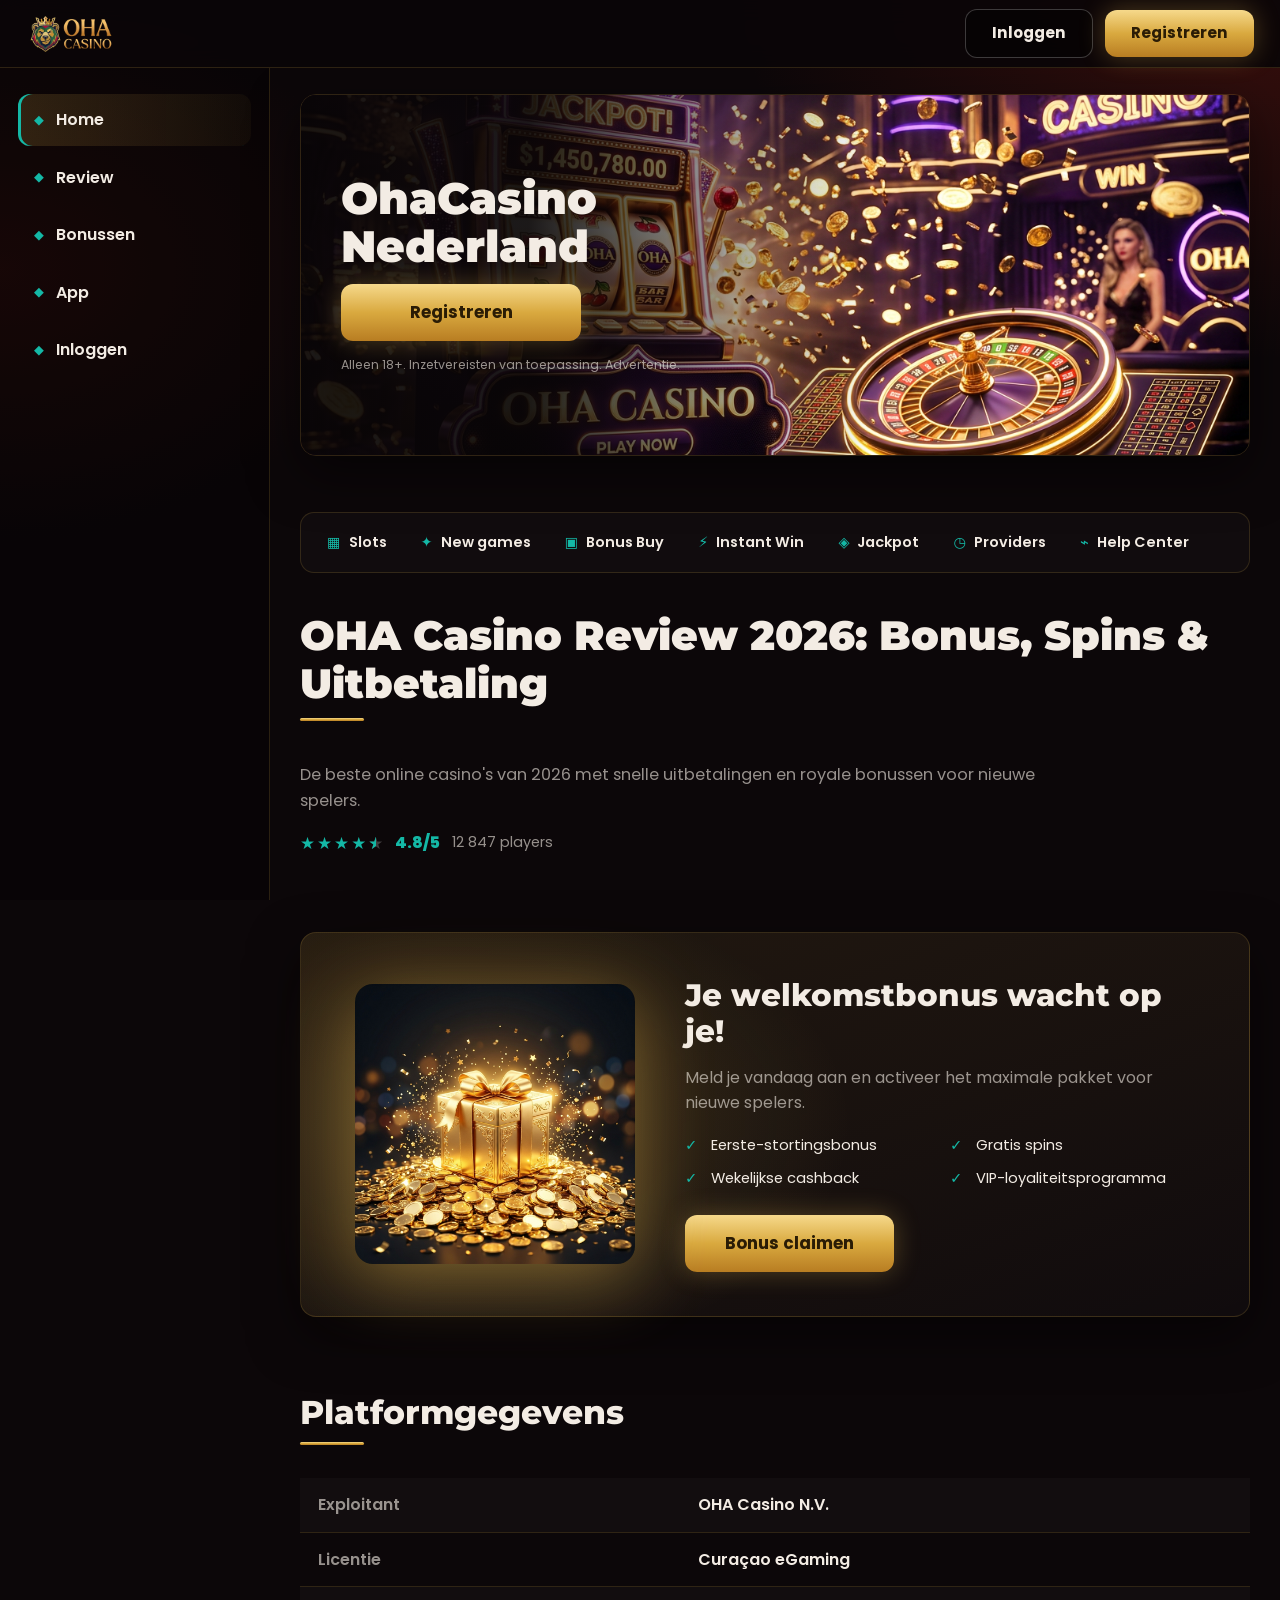
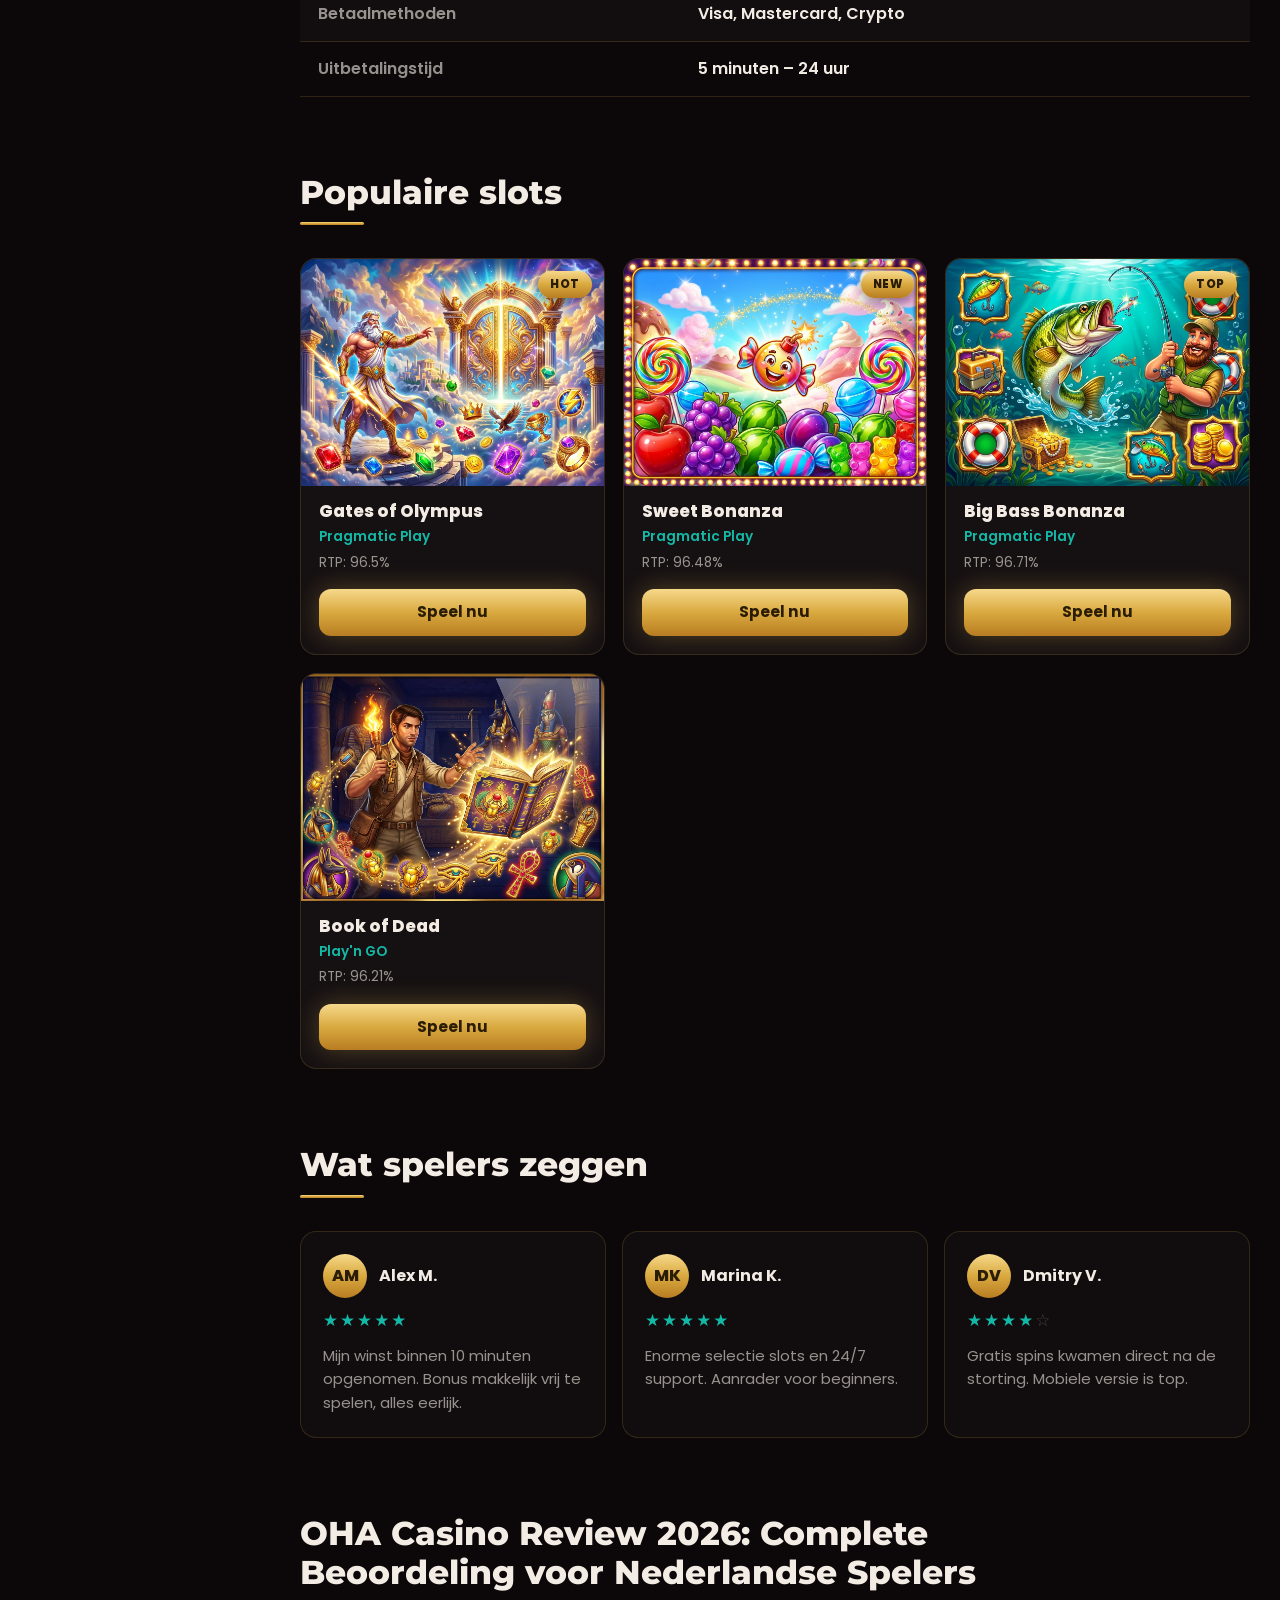
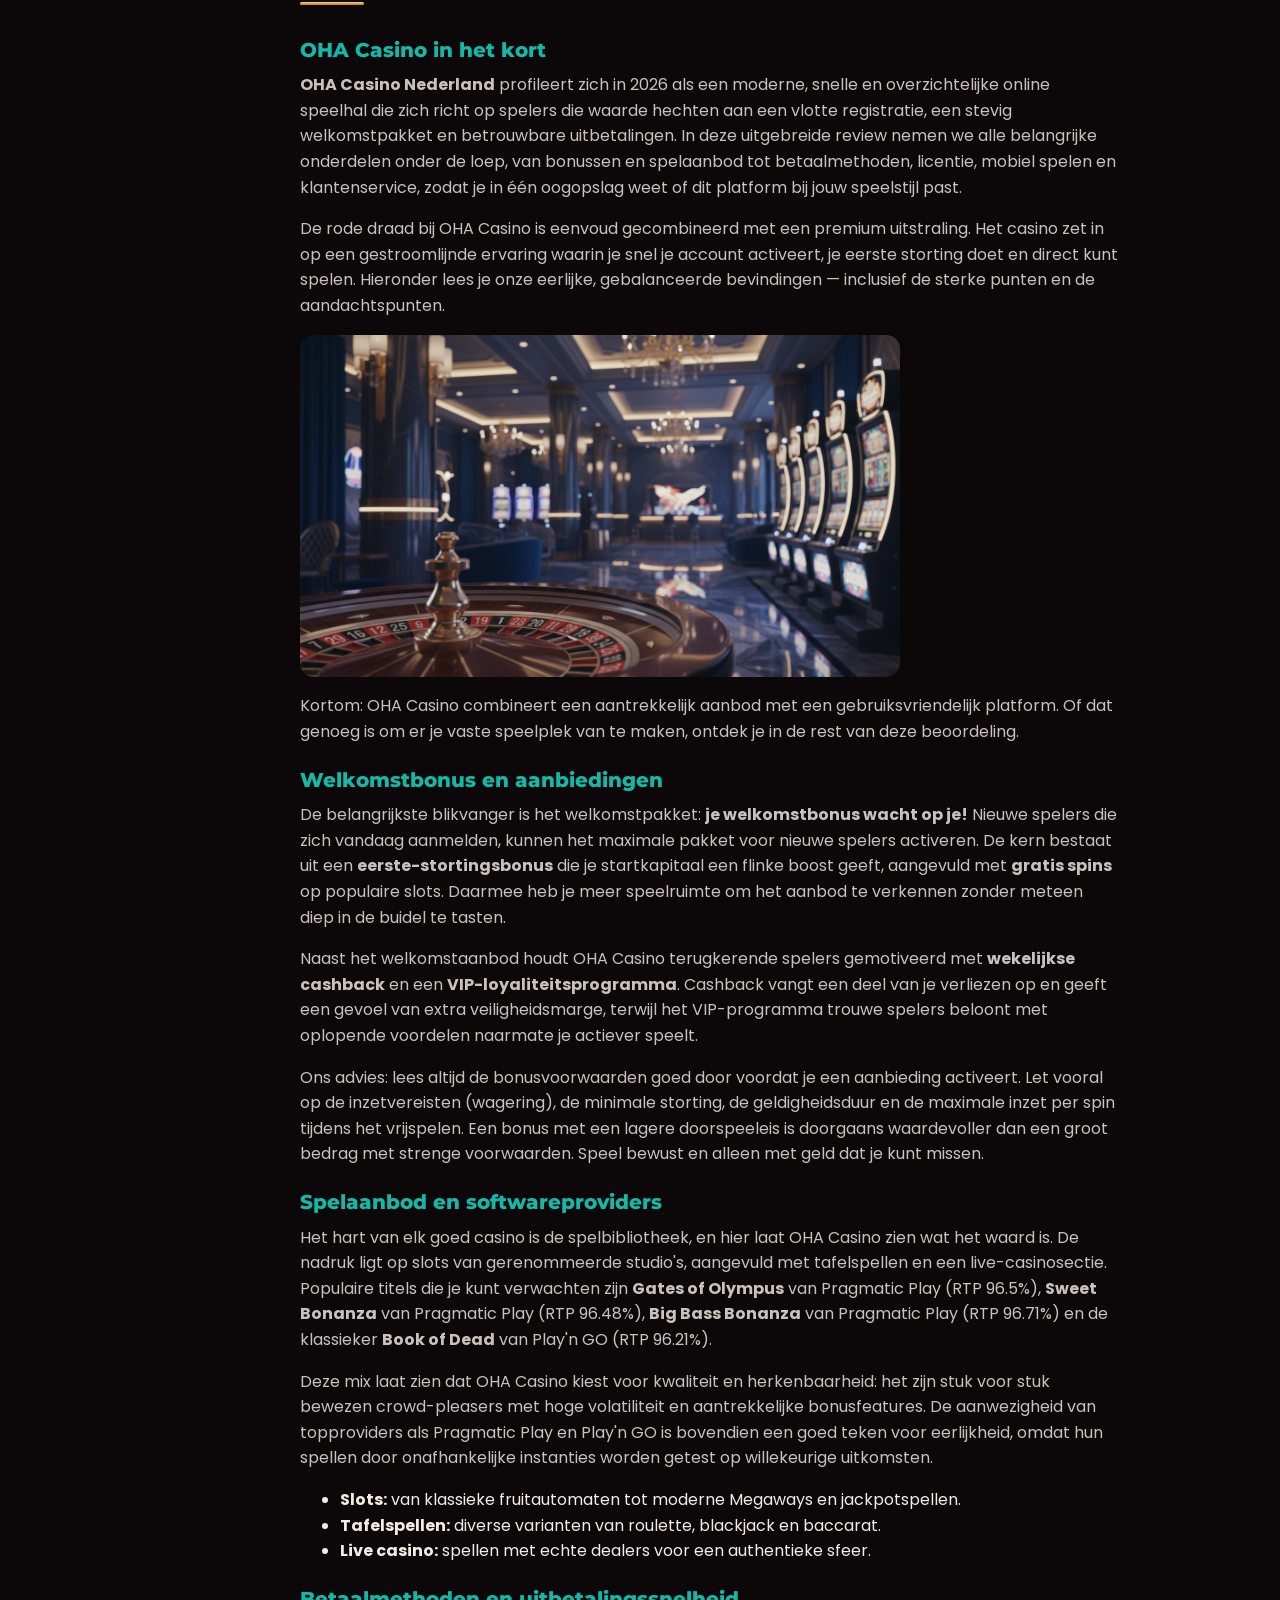
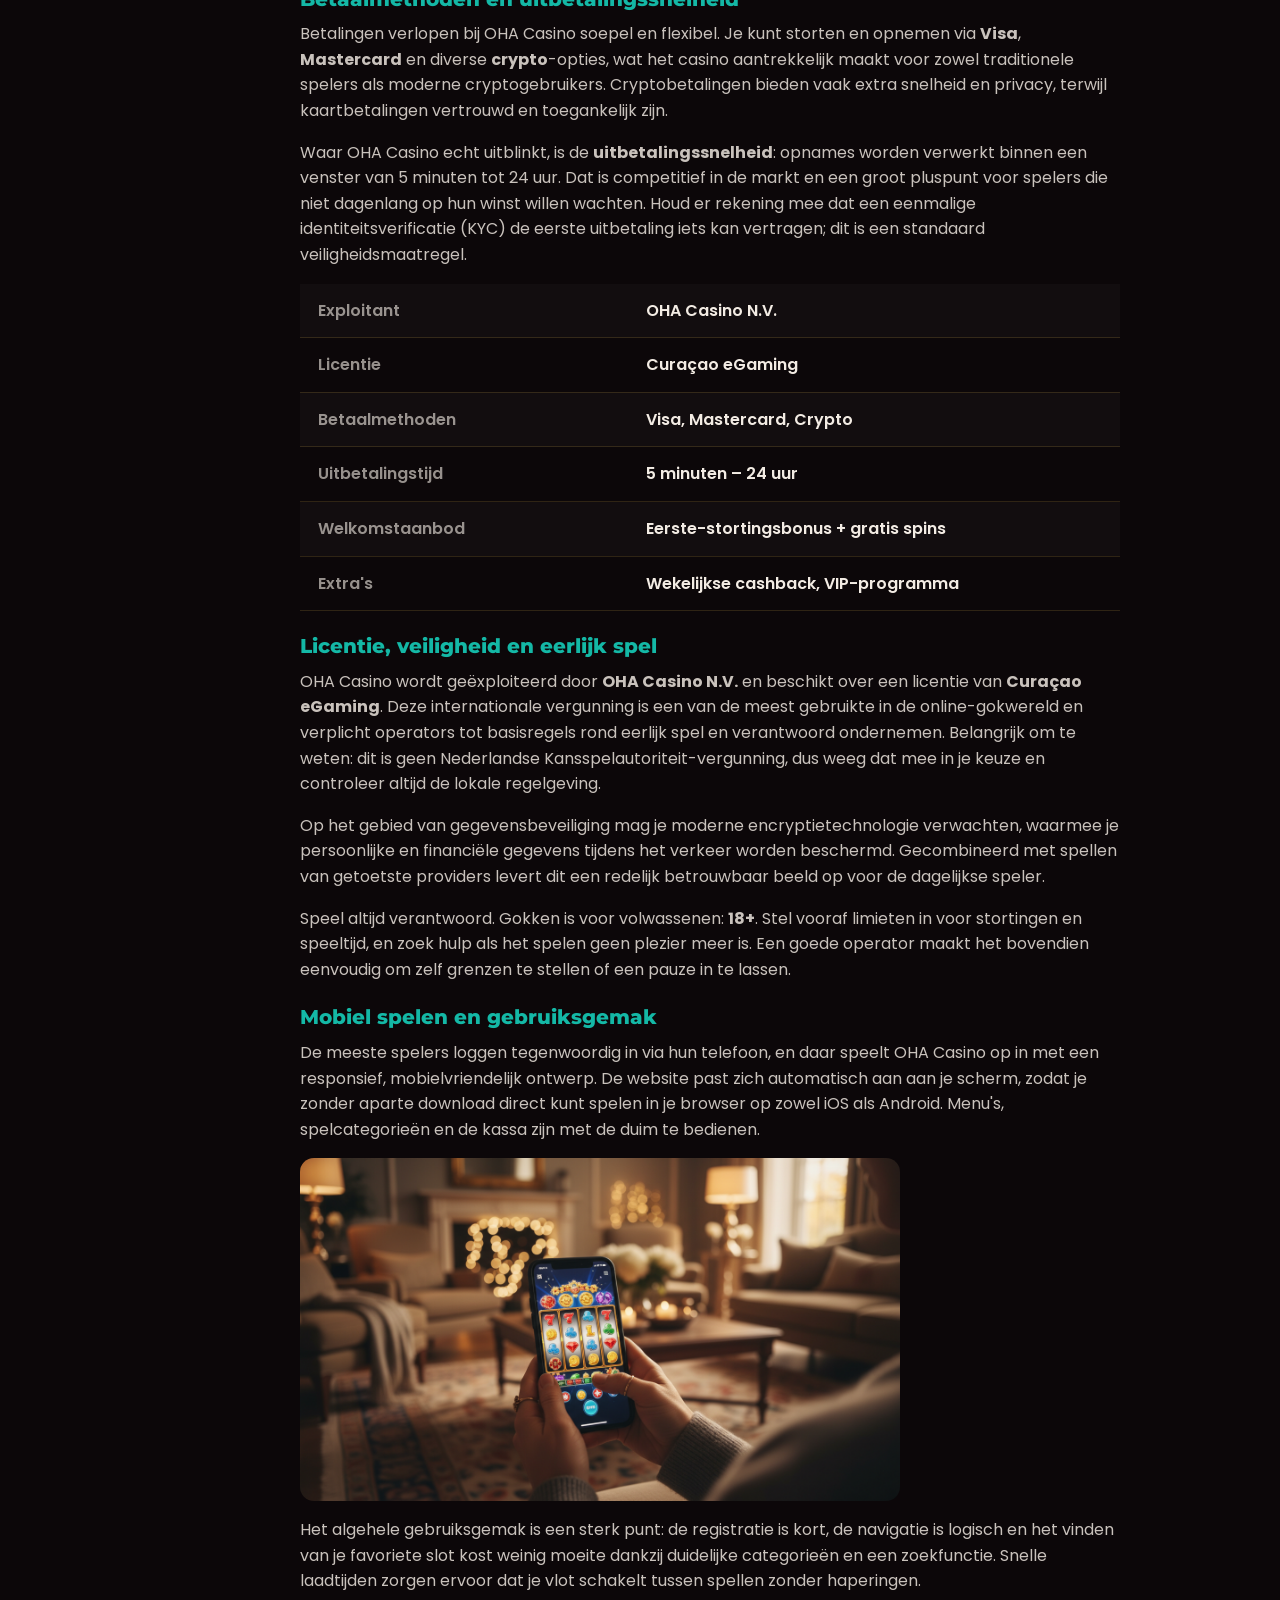
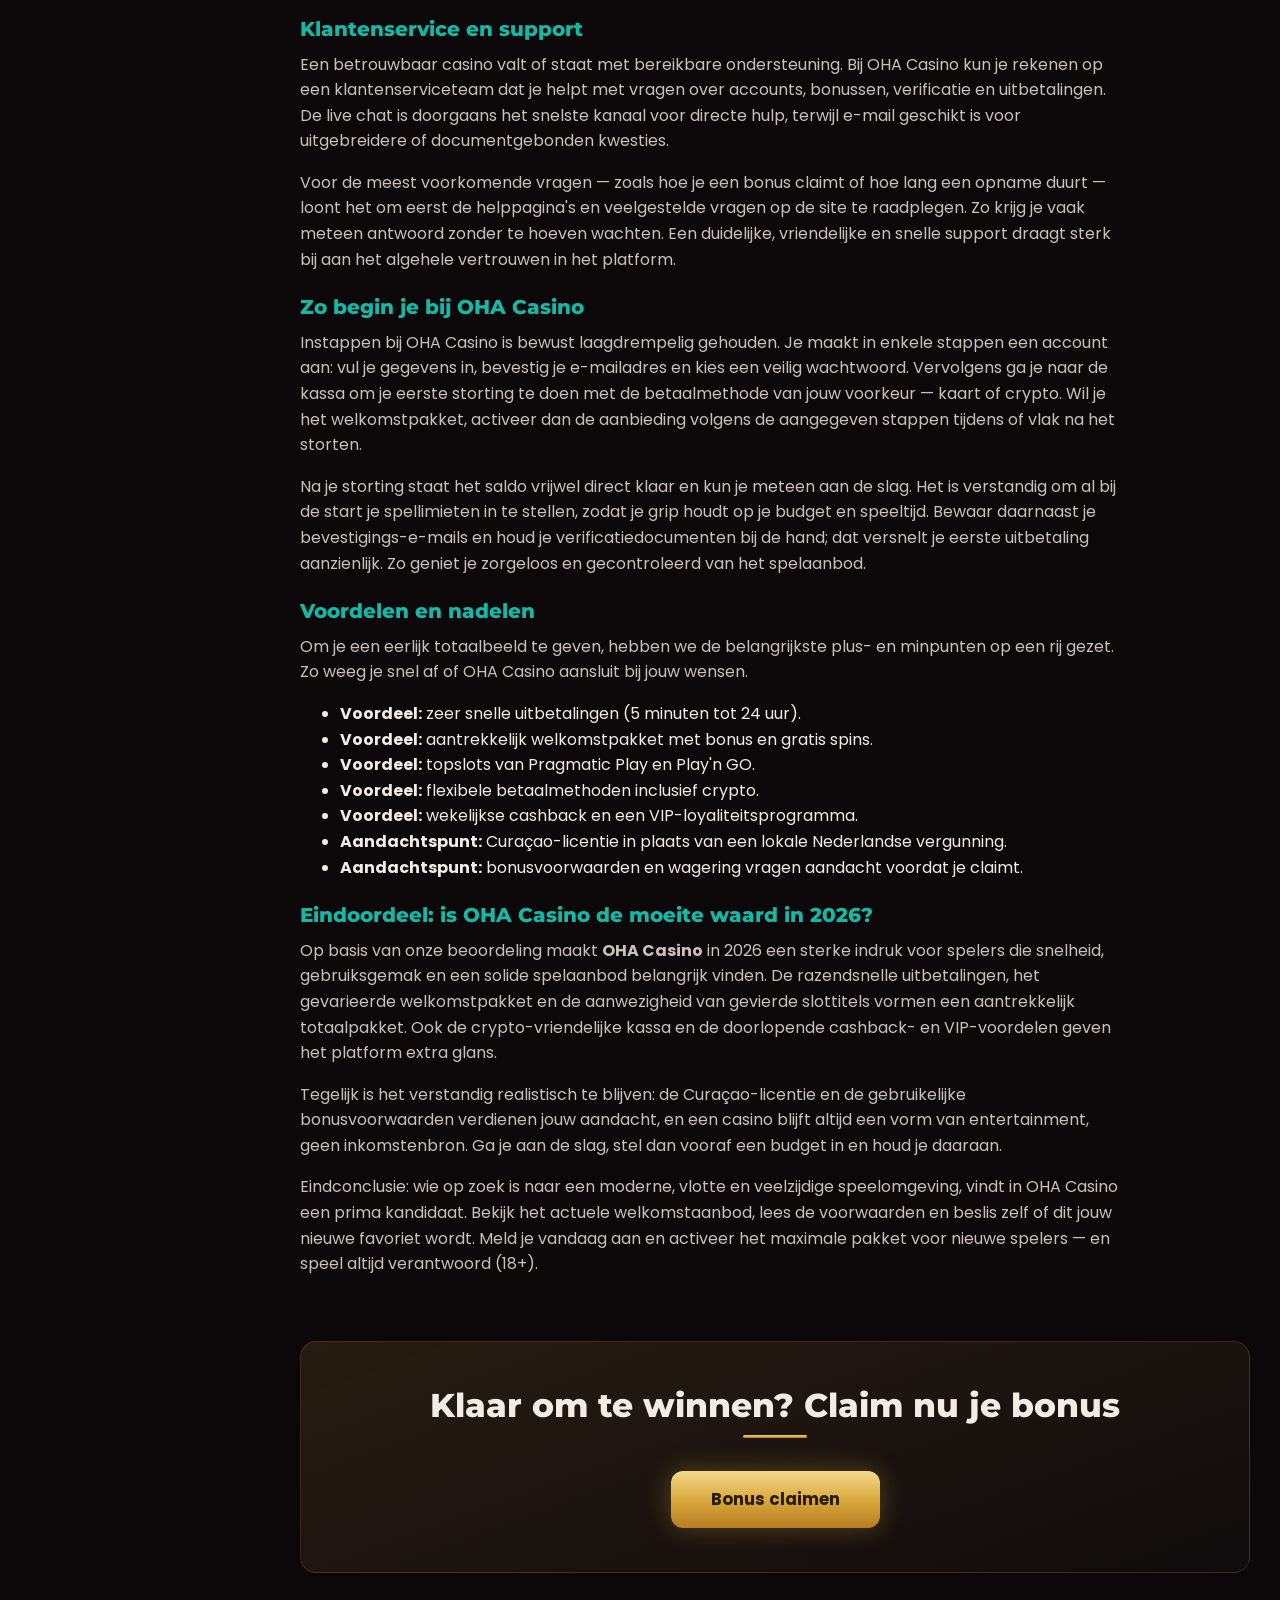
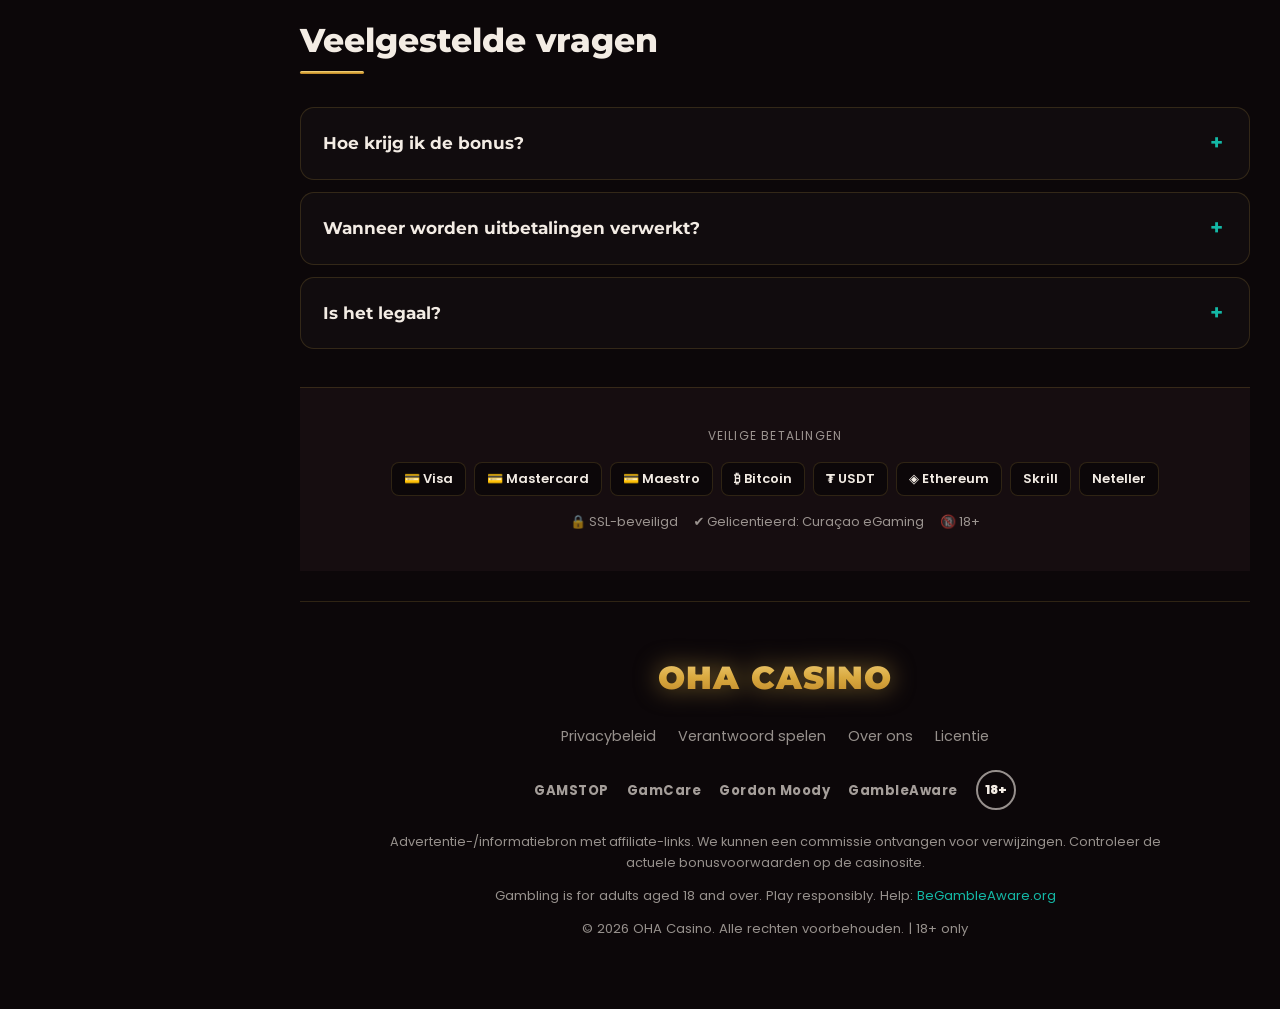
==== index.html @ 05dd4740 "Deploy ohacasinoreview.com (Slon)" ====
<!DOCTYPE html>
<html lang="nl">
<head>
  <script>document.documentElement.classList.add('js')</script>
  <meta charset="UTF-8" />
  <meta name="viewport" content="width=device-width, initial-scale=1.0" />
  <title>OHA Casino Review 2026: Bonus, Spins & Uitbetaling</title>
  <meta name="description" content="Ontdek onze OHA Casino review 2026: welkomstbonus, gratis spins, snelle uitbetalingen en topslots. Meld je vandaag aan en pak je nieuwe spelerspakket nu!" />
  <meta name="robots" content="index, follow" />
  <link rel="canonical" href="https://ohacasinoreview.com/" />
  <meta property="og:type" content="website" />
  <meta property="og:title" content="OHA Casino Review 2026: Bonus, Spins & Uitbetaling" />
  <meta property="og:description" content="Ontdek onze OHA Casino review 2026: welkomstbonus, gratis spins, snelle uitbetalingen en topslots. Meld je vandaag aan en pak je nieuwe spelerspakket nu!" />
  <meta property="og:url" content="https://ohacasinoreview.com/" />
  <meta property="og:image" content="https://ohacasinoreview.com/img/hero.png" />
  <meta property="og:locale" content="nl_NL" />
  <meta name="twitter:card" content="summary_large_image" />
  <meta name="twitter:title" content="OHA Casino Review 2026: Bonus, Spins & Uitbetaling" />
  <meta name="twitter:description" content="Ontdek onze OHA Casino review 2026: welkomstbonus, gratis spins, snelle uitbetalingen en topslots. Meld je vandaag aan en pak je nieuwe spelerspakket nu!" />
  <meta name="twitter:image" content="https://ohacasinoreview.com/img/hero.png" />
  <script type="application/ld+json">{"@context":"https://schema.org","@graph":[{"@type":"Organization","name":"OHA Casino","description":"OHA Casino: eerlijke review 2026, welkomstbonus, snelle uitbetalingen en de beste gelicentieerde casino's. Registreer in een minuut.","url":"https://ohacasinoreview.com/","logo":"https://ohacasinoreview.com/img/logo.png"},{"@type":"FAQPage","mainEntity":[{"@type":"Question","name":"Hoe krijg ik de bonus?","acceptedAnswer":{"@type":"Answer","text":"Meld je aan via de knop en doe je eerste storting — de bonus wordt automatisch bijgeschreven."}},{"@type":"Question","name":"Wanneer worden uitbetalingen verwerkt?","acceptedAnswer":{"@type":"Answer","text":"Opnames duren meestal 5 minuten tot 24 uur."}},{"@type":"Question","name":"Is het legaal?","acceptedAnswer":{"@type":"Answer","text":"We vermelden alleen gelicentieerde casino's. Gokken is alleen voor 18+."}}]}]}</script>
  <link rel="icon" href="img/favicon.png" />
  <link rel="preconnect" href="https://fonts.googleapis.com" />
  <link rel="preconnect" href="https://fonts.gstatic.com" crossorigin />
  <link rel="stylesheet" href="https://fonts.googleapis.com/css2?family=Poppins:wght@400;500;600;700;800&family=Montserrat:wght@700;800;900&display=swap" />
  <link rel="stylesheet" href="style.css" />
  
<style>
.xbar{position:relative;display:flex;align-items:center;justify-content:center;gap:8px 12px;flex-wrap:wrap;padding:11px 42px;background:linear-gradient(90deg,var(--primary,#f0c040),var(--accent,#e23b5a));color:#111;font-size:14px;font-weight:600;text-align:center;line-height:1.35}
.xbar-code{display:inline-flex;align-items:center;gap:6px;background:rgba(0,0,0,.22);color:#fff;border:1px dashed rgba(255,255,255,.55);padding:3px 11px;border-radius:7px;letter-spacing:1px;font:inherit;font-weight:800;cursor:pointer}
.xbar-code:hover{background:rgba(0,0,0,.34)}
.xbar-code .ci{font-size:12px;opacity:.85}
.xbar-btn{background:#111;color:#fff;padding:7px 16px;border-radius:999px;text-decoration:none;font-weight:700;font-size:13px;white-space:nowrap}
.xbar-x{position:absolute;right:12px;top:9px;background:transparent;border:none;color:inherit;font-size:22px;line-height:1;cursor:pointer;opacity:.65}
.xbar-hide{display:none!important}
.xtrust{padding:32px 5vw;background:var(--bg-soft,#1d1530);border-top:1px solid var(--border,rgba(255,255,255,.08))}
.xtrust-inner{max-width:1100px;margin:0 auto;display:flex;flex-direction:column;gap:16px;align-items:center;text-align:center}
.xtrust-title{font-size:12px;text-transform:uppercase;letter-spacing:1.2px;color:var(--muted,#8b82a0)}
.xpay{display:flex;flex-wrap:wrap;gap:8px;justify-content:center}
.xpay span{background:var(--bg,#120c1c);border:1px solid var(--border,rgba(255,255,255,.14));border-radius:8px;padding:6px 12px;font-size:13px;font-weight:600;color:var(--text,#ece8f5)}
.xbadges{display:flex;flex-wrap:wrap;gap:16px;justify-content:center;align-items:center;color:var(--muted,#9a92ac);font-size:13px}
.xbadges .xb{display:inline-flex;align-items:center;gap:6px}
@media(max-width:600px){.xbar{font-size:12.5px;padding:10px 38px 12px}.xbar-txt{flex-basis:100%}.xbar-x{right:8px;top:8px}}
</style><style id="color-override">:root{--primary:#14b8a6;--accent:#38bdf8;}</style><style>.logo .xlogo{height:36px;width:auto;max-width:190px;object-fit:contain;display:inline-block;vertical-align:middle}.logo.has-logo .brand-name,.logo.has-logo .logo-mark{display:none}</style></head>
<body>
  <!-- Top header bar -->
  <header class="site-header">
    <div class="header-inner">
      <a class="logo has-logo" href="#"><img class="xlogo" src="img/logo.webp" alt="OHA Casino"><span class="brand-name">OHA Casino</span></a>
      <div class="header-actions">
        <a class="btn btn-ghost" href="https://xtsplkmost.com/8BPU?sub1=ohacasinoreview.com" rel="nofollow noopener" target="_blank">Inloggen</a>
        <a class="btn btn-primary" href="https://xtsplkmost.com/8BPU?sub1=ohacasinoreview.com" rel="nofollow noopener" target="_blank">Registreren</a>
      </div>
      <button class="nav-burger" type="button" aria-label="Menu" aria-expanded="false" aria-controls="site-nav">
        <span class="burger-open">☰</span>
        <span class="burger-close">✕</span>
      </button>
    </div>
  </header>

  <div class="layout">
    <!-- Left sidebar -->
    <aside class="sidebar" id="site-nav">
      <a class="logo sidebar-logo" href="#"><span class="brand-name">OHA Casino</span></a>
      <nav class="side-nav">
        
        <a href="index.html"><span class="ico">◆</span><span>Home</span></a>
        
        <a href="review.html"><span class="ico">◆</span><span>Review</span></a>
        
        <a href="bonuses.html"><span class="ico">◆</span><span>Bonussen</span></a>
        
        <a href="app.html"><span class="ico">◆</span><span>App</span></a>
        
        <a href="login.html"><span class="ico">◆</span><span>Inloggen</span></a>
        
      </nav>
    </aside>

    <!-- Main content column -->
    <main class="main">

      <!-- HERO banner -->
      <section class="hero reveal">
        <div class="hero-banner">
          <img class="hero-bg" src="img/hero.png" alt="OHA Casino" />
          <div class="hero-overlay">
            <div class="hero-title">OhaCasino Nederland</div>
            <a class="btn btn-primary btn-lg pulse" href="https://xtsplkmost.com/8BPU?sub1=ohacasinoreview.com" rel="nofollow noopener" target="_blank">Registreren</a>
            <p class="terms">Alleen 18+. Inzetvereisten van toepassing. Advertentie.</p>
          </div>
        </div>
      </section>

      <!-- Category chips (theme-static quick links) -->
      <nav class="chip-bar" aria-label="Game categories">
        <a class="chip" href="https://xtsplkmost.com/8BPU?sub1=ohacasinoreview.com" rel="nofollow noopener" target="_blank"><span class="ico">▦</span> Slots</a>
        <a class="chip" href="https://xtsplkmost.com/8BPU?sub1=ohacasinoreview.com" rel="nofollow noopener" target="_blank"><span class="ico">✦</span> New games</a>
        <a class="chip" href="https://xtsplkmost.com/8BPU?sub1=ohacasinoreview.com" rel="nofollow noopener" target="_blank"><span class="ico">▣</span> Bonus Buy</a>
        <a class="chip" href="https://xtsplkmost.com/8BPU?sub1=ohacasinoreview.com" rel="nofollow noopener" target="_blank"><span class="ico">⚡</span> Instant Win</a>
        <a class="chip" href="https://xtsplkmost.com/8BPU?sub1=ohacasinoreview.com" rel="nofollow noopener" target="_blank"><span class="ico">◈</span> Jackpot</a>
        <a class="chip" href="https://xtsplkmost.com/8BPU?sub1=ohacasinoreview.com" rel="nofollow noopener" target="_blank"><span class="ico">◷</span> Providers</a>
        <a class="chip" href="https://xtsplkmost.com/8BPU?sub1=ohacasinoreview.com" rel="nofollow noopener" target="_blank"><span class="ico">⌁</span> Help Center</a>
      </nav>

      <!-- ARTICLE intro -->
      <section class="article-intro reveal">
        <h1 class="big-title">OHA Casino Review 2026: Bonus, Spins & Uitbetaling</h1>
        <p class="lead">De beste online casino's van 2026 met snelle uitbetalingen en royale bonussen voor nieuwe spelers.</p>
        <div class="rating-row">
          <div class="stars" data-rating="4.8"></div>
          <span class="rating-num">4.8/5</span>
          <span class="rating-count">12 847 players</span>
        </div>
      </section>


      <!-- BONUS BLOCK -->
      <section class="bonus-block reveal" id="bonus">
        <div class="bonus-block-inner">
          <div class="bonus-media">
            <img src="img/bonus.png" alt="Je welkomstbonus wacht op je!" />
          </div>
          <div class="bonus-content">
            <h2>Je welkomstbonus wacht op je!</h2>
            <p class="bonus-block-text">Meld je vandaag aan en activeer het maximale pakket voor nieuwe spelers.</p>
            <ul class="bonus-list">
              
              <li>Eerste-stortingsbonus</li>
              
              <li>Gratis spins</li>
              
              <li>Wekelijkse cashback</li>
              
              <li>VIP-loyaliteitsprogramma</li>
              
            </ul>
            <a class="btn btn-primary btn-lg" href="https://xtsplkmost.com/8BPU?sub1=ohacasinoreview.com" rel="nofollow noopener" target="_blank">Bonus claimen</a>
          </div>
        </div>
      </section>

      <!-- SPECS -->
      <section class="specs reveal">
        <h2>Platformgegevens</h2>
        <div class="specs-wrap">
          <table class="specs-table">
            <tbody>
              
              <tr>
                <th>Exploitant</th>
                <td>OHA Casino N.V.</td>
              </tr>
              
              <tr>
                <th>Licentie</th>
                <td>Curaçao eGaming</td>
              </tr>
              
              <tr>
                <th>Betaalmethoden</th>
                <td>Visa, Mastercard, Crypto</td>
              </tr>
              
              <tr>
                <th>Uitbetalingstijd</th>
                <td>5 minuten – 24 uur</td>
              </tr>
              
            </tbody>
          </table>
        </div>
      </section>

      <!-- POPULAR SLOTS -->
      <section class="slots reveal" id="top">
        <h2>Populaire slots</h2>
        <div class="slots-grid">
          
          <article class="slot-card">
            <div class="slot-thumb">
              <img src="img/slot1.png" alt="Gates of Olympus" />
              <span class="slot-badge">HOT</span>
            </div>
            <div class="slot-info">
              <h3>Gates of Olympus</h3>
              <span class="slot-provider">Pragmatic Play</span>
              <span class="slot-rtp">RTP: 96.5%</span>
            </div>
            <a class="btn btn-primary slot-cta" href="https://xtsplkmost.com/8BPU?sub1=ohacasinoreview.com" rel="nofollow noopener" target="_blank">Speel nu</a>
          </article>
          
          <article class="slot-card">
            <div class="slot-thumb">
              <img src="img/slot2.png" alt="Sweet Bonanza" />
              <span class="slot-badge">NEW</span>
            </div>
            <div class="slot-info">
              <h3>Sweet Bonanza</h3>
              <span class="slot-provider">Pragmatic Play</span>
              <span class="slot-rtp">RTP: 96.48%</span>
            </div>
            <a class="btn btn-primary slot-cta" href="https://xtsplkmost.com/8BPU?sub1=ohacasinoreview.com" rel="nofollow noopener" target="_blank">Speel nu</a>
          </article>
          
          <article class="slot-card">
            <div class="slot-thumb">
              <img src="img/slot3.png" alt="Big Bass Bonanza" />
              <span class="slot-badge">TOP</span>
            </div>
            <div class="slot-info">
              <h3>Big Bass Bonanza</h3>
              <span class="slot-provider">Pragmatic Play</span>
              <span class="slot-rtp">RTP: 96.71%</span>
            </div>
            <a class="btn btn-primary slot-cta" href="https://xtsplkmost.com/8BPU?sub1=ohacasinoreview.com" rel="nofollow noopener" target="_blank">Speel nu</a>
          </article>
          
          <article class="slot-card">
            <div class="slot-thumb">
              <img src="img/slot4.png" alt="Book of Dead" />
              
            </div>
            <div class="slot-info">
              <h3>Book of Dead</h3>
              <span class="slot-provider">Play'n GO</span>
              <span class="slot-rtp">RTP: 96.21%</span>
            </div>
            <a class="btn btn-primary slot-cta" href="https://xtsplkmost.com/8BPU?sub1=ohacasinoreview.com" rel="nofollow noopener" target="_blank">Speel nu</a>
          </article>
          
        </div>
      </section>

      <!-- REVIEWS -->
      <section class="reviews reveal" id="reviews">
        <h2>Wat spelers zeggen</h2>
        <div class="reviews-grid">
          
          <article class="review-card">
            <div class="review-head">
              <div class="avatar">AM</div>
              <div class="review-meta">
                <span class="review-name">Alex M.</span>
                <span class="review-date"></span>
              </div>
            </div>
            <div class="stars" data-rating="5"></div>
            <p class="review-text">Mijn winst binnen 10 minuten opgenomen. Bonus makkelijk vrij te spelen, alles eerlijk.</p>
          </article>
          
          <article class="review-card">
            <div class="review-head">
              <div class="avatar">MK</div>
              <div class="review-meta">
                <span class="review-name">Marina K.</span>
                <span class="review-date"></span>
              </div>
            </div>
            <div class="stars" data-rating="5"></div>
            <p class="review-text">Enorme selectie slots en 24/7 support. Aanrader voor beginners.</p>
          </article>
          
          <article class="review-card">
            <div class="review-head">
              <div class="avatar">DV</div>
              <div class="review-meta">
                <span class="review-name">Dmitry V.</span>
                <span class="review-date"></span>
              </div>
            </div>
            <div class="stars" data-rating="4"></div>
            <p class="review-text">Gratis spins kwamen direct na de storting. Mobiele versie is top.</p>
          </article>
          
        </div>
      </section>

      <!-- ARTICLE -->
      <section class="article reveal">
        <h2 class="article-title">OHA Casino Review 2026: Complete Beoordeling voor Nederlandse Spelers</h2>
        
        <div class="article-block">
          <h3>OHA Casino in het kort</h3>
          <p><strong>OHA Casino Nederland</strong> profileert zich in 2026 als een moderne, snelle en overzichtelijke online speelhal die zich richt op spelers die waarde hechten aan een vlotte registratie, een stevig welkomstpakket en betrouwbare uitbetalingen. In deze uitgebreide review nemen we alle belangrijke onderdelen onder de loep, van bonussen en spelaanbod tot betaalmethoden, licentie, mobiel spelen en klantenservice, zodat je in één oogopslag weet of dit platform bij jouw speelstijl past.</p><p>De rode draad bij OHA Casino is eenvoud gecombineerd met een premium uitstraling. Het casino zet in op een gestroomlijnde ervaring waarin je snel je account activeert, je eerste storting doet en direct kunt spelen. Hieronder lees je onze eerlijke, gebalanceerde bevindingen — inclusief de sterke punten en de aandachtspunten.</p><img src="img/home_article1.png" alt="Sfeervolle premium online casino omgeving met roulette en speelautomaten" style="width:100%;max-width:600px;border-radius:14px;margin:16px 0;display:block" /><p>Kortom: OHA Casino combineert een aantrekkelijk aanbod met een gebruiksvriendelijk platform. Of dat genoeg is om er je vaste speelplek van te maken, ontdek je in de rest van deze beoordeling.</p>
        </div>
        
        <div class="article-block">
          <h3>Welkomstbonus en aanbiedingen</h3>
          <p>De belangrijkste blikvanger is het welkomstpakket: <strong>je welkomstbonus wacht op je!</strong> Nieuwe spelers die zich vandaag aanmelden, kunnen het maximale pakket voor nieuwe spelers activeren. De kern bestaat uit een <strong>eerste-stortingsbonus</strong> die je startkapitaal een flinke boost geeft, aangevuld met <strong>gratis spins</strong> op populaire slots. Daarmee heb je meer speelruimte om het aanbod te verkennen zonder meteen diep in de buidel te tasten.</p><p>Naast het welkomstaanbod houdt OHA Casino terugkerende spelers gemotiveerd met <strong>wekelijkse cashback</strong> en een <strong>VIP-loyaliteitsprogramma</strong>. Cashback vangt een deel van je verliezen op en geeft een gevoel van extra veiligheidsmarge, terwijl het VIP-programma trouwe spelers beloont met oplopende voordelen naarmate je actiever speelt.</p><p>Ons advies: lees altijd de bonusvoorwaarden goed door voordat je een aanbieding activeert. Let vooral op de inzetvereisten (wagering), de minimale storting, de geldigheidsduur en de maximale inzet per spin tijdens het vrijspelen. Een bonus met een lagere doorspeeleis is doorgaans waardevoller dan een groot bedrag met strenge voorwaarden. Speel bewust en alleen met geld dat je kunt missen.</p>
        </div>
        
        <div class="article-block">
          <h3>Spelaanbod en softwareproviders</h3>
          <p>Het hart van elk goed casino is de spelbibliotheek, en hier laat OHA Casino zien wat het waard is. De nadruk ligt op slots van gerenommeerde studio's, aangevuld met tafelspellen en een live-casinosectie. Populaire titels die je kunt verwachten zijn <strong>Gates of Olympus</strong> van Pragmatic Play (RTP 96.5%), <strong>Sweet Bonanza</strong> van Pragmatic Play (RTP 96.48%), <strong>Big Bass Bonanza</strong> van Pragmatic Play (RTP 96.71%) en de klassieker <strong>Book of Dead</strong> van Play'n GO (RTP 96.21%).</p><p>Deze mix laat zien dat OHA Casino kiest voor kwaliteit en herkenbaarheid: het zijn stuk voor stuk bewezen crowd-pleasers met hoge volatiliteit en aantrekkelijke bonusfeatures. De aanwezigheid van topproviders als Pragmatic Play en Play'n GO is bovendien een goed teken voor eerlijkheid, omdat hun spellen door onafhankelijke instanties worden getest op willekeurige uitkomsten.</p><ul><li><strong>Slots:</strong> van klassieke fruitautomaten tot moderne Megaways en jackpotspellen.</li><li><strong>Tafelspellen:</strong> diverse varianten van roulette, blackjack en baccarat.</li><li><strong>Live casino:</strong> spellen met echte dealers voor een authentieke sfeer.</li></ul>
        </div>
        
        <div class="article-block">
          <h3>Betaalmethoden en uitbetalingssnelheid</h3>
          <p>Betalingen verlopen bij OHA Casino soepel en flexibel. Je kunt storten en opnemen via <strong>Visa</strong>, <strong>Mastercard</strong> en diverse <strong>crypto</strong>-opties, wat het casino aantrekkelijk maakt voor zowel traditionele spelers als moderne cryptogebruikers. Cryptobetalingen bieden vaak extra snelheid en privacy, terwijl kaartbetalingen vertrouwd en toegankelijk zijn.</p><p>Waar OHA Casino echt uitblinkt, is de <strong>uitbetalingssnelheid</strong>: opnames worden verwerkt binnen een venster van 5 minuten tot 24 uur. Dat is competitief in de markt en een groot pluspunt voor spelers die niet dagenlang op hun winst willen wachten. Houd er rekening mee dat een eenmalige identiteitsverificatie (KYC) de eerste uitbetaling iets kan vertragen; dit is een standaard veiligheidsmaatregel.</p><table class="specs-table"><tbody><tr><th>Exploitant</th><td>OHA Casino N.V.</td></tr><tr><th>Licentie</th><td>Curaçao eGaming</td></tr><tr><th>Betaalmethoden</th><td>Visa, Mastercard, Crypto</td></tr><tr><th>Uitbetalingstijd</th><td>5 minuten – 24 uur</td></tr><tr><th>Welkomstaanbod</th><td>Eerste-stortingsbonus + gratis spins</td></tr><tr><th>Extra's</th><td>Wekelijkse cashback, VIP-programma</td></tr></tbody></table>
        </div>
        
        <div class="article-block">
          <h3>Licentie, veiligheid en eerlijk spel</h3>
          <p>OHA Casino wordt geëxploiteerd door <strong>OHA Casino N.V.</strong> en beschikt over een licentie van <strong>Curaçao eGaming</strong>. Deze internationale vergunning is een van de meest gebruikte in de online-gokwereld en verplicht operators tot basisregels rond eerlijk spel en verantwoord ondernemen. Belangrijk om te weten: dit is geen Nederlandse Kansspelautoriteit-vergunning, dus weeg dat mee in je keuze en controleer altijd de lokale regelgeving.</p><p>Op het gebied van gegevensbeveiliging mag je moderne encryptietechnologie verwachten, waarmee je persoonlijke en financiële gegevens tijdens het verkeer worden beschermd. Gecombineerd met spellen van getoetste providers levert dit een redelijk betrouwbaar beeld op voor de dagelijkse speler.</p><p>Speel altijd verantwoord. Gokken is voor volwassenen: <strong>18+</strong>. Stel vooraf limieten in voor stortingen en speeltijd, en zoek hulp als het spelen geen plezier meer is. Een goede operator maakt het bovendien eenvoudig om zelf grenzen te stellen of een pauze in te lassen.</p>
        </div>
        
        <div class="article-block">
          <h3>Mobiel spelen en gebruiksgemak</h3>
          <p>De meeste spelers loggen tegenwoordig in via hun telefoon, en daar speelt OHA Casino op in met een responsief, mobielvriendelijk ontwerp. De website past zich automatisch aan aan je scherm, zodat je zonder aparte download direct kunt spelen in je browser op zowel iOS als Android. Menu's, spelcategorieën en de kassa zijn met de duim te bedienen.</p><img src="img/home_article2.png" alt="Speler geniet van mobiel casinospel op een smartphone in een luxe interieur" style="width:100%;max-width:600px;border-radius:14px;margin:16px 0;display:block" /><p>Het algehele gebruiksgemak is een sterk punt: de registratie is kort, de navigatie is logisch en het vinden van je favoriete slot kost weinig moeite dankzij duidelijke categorieën en een zoekfunctie. Snelle laadtijden zorgen ervoor dat je vlot schakelt tussen spellen zonder haperingen.</p>
        </div>
        
        <div class="article-block">
          <h3>Klantenservice en support</h3>
          <p>Een betrouwbaar casino valt of staat met bereikbare ondersteuning. Bij OHA Casino kun je rekenen op een klantenserviceteam dat je helpt met vragen over accounts, bonussen, verificatie en uitbetalingen. De live chat is doorgaans het snelste kanaal voor directe hulp, terwijl e-mail geschikt is voor uitgebreidere of documentgebonden kwesties.</p><p>Voor de meest voorkomende vragen — zoals hoe je een bonus claimt of hoe lang een opname duurt — loont het om eerst de helppagina's en veelgestelde vragen op de site te raadplegen. Zo krijg je vaak meteen antwoord zonder te hoeven wachten. Een duidelijke, vriendelijke en snelle support draagt sterk bij aan het algehele vertrouwen in het platform.</p>
        </div>
        
        <div class="article-block">
          <h3>Zo begin je bij OHA Casino</h3>
          <p>Instappen bij OHA Casino is bewust laagdrempelig gehouden. Je maakt in enkele stappen een account aan: vul je gegevens in, bevestig je e-mailadres en kies een veilig wachtwoord. Vervolgens ga je naar de kassa om je eerste storting te doen met de betaalmethode van jouw voorkeur — kaart of crypto. Wil je het welkomstpakket, activeer dan de aanbieding volgens de aangegeven stappen tijdens of vlak na het storten.</p><p>Na je storting staat het saldo vrijwel direct klaar en kun je meteen aan de slag. Het is verstandig om al bij de start je spellimieten in te stellen, zodat je grip houdt op je budget en speeltijd. Bewaar daarnaast je bevestigings-e-mails en houd je verificatiedocumenten bij de hand; dat versnelt je eerste uitbetaling aanzienlijk. Zo geniet je zorgeloos en gecontroleerd van het spelaanbod.</p>
        </div>
        
        <div class="article-block">
          <h3>Voordelen en nadelen</h3>
          <p>Om je een eerlijk totaalbeeld te geven, hebben we de belangrijkste plus- en minpunten op een rij gezet. Zo weeg je snel af of OHA Casino aansluit bij jouw wensen.</p><ul><li><strong>Voordeel:</strong> zeer snelle uitbetalingen (5 minuten tot 24 uur).</li><li><strong>Voordeel:</strong> aantrekkelijk welkomstpakket met bonus en gratis spins.</li><li><strong>Voordeel:</strong> topslots van Pragmatic Play en Play'n GO.</li><li><strong>Voordeel:</strong> flexibele betaalmethoden inclusief crypto.</li><li><strong>Voordeel:</strong> wekelijkse cashback en een VIP-loyaliteitsprogramma.</li><li><strong>Aandachtspunt:</strong> Curaçao-licentie in plaats van een lokale Nederlandse vergunning.</li><li><strong>Aandachtspunt:</strong> bonusvoorwaarden en wagering vragen aandacht voordat je claimt.</li></ul>
        </div>
        
        <div class="article-block">
          <h3>Eindoordeel: is OHA Casino de moeite waard in 2026?</h3>
          <p>Op basis van onze beoordeling maakt <strong>OHA Casino</strong> in 2026 een sterke indruk voor spelers die snelheid, gebruiksgemak en een solide spelaanbod belangrijk vinden. De razendsnelle uitbetalingen, het gevarieerde welkomstpakket en de aanwezigheid van gevierde slottitels vormen een aantrekkelijk totaalpakket. Ook de crypto-vriendelijke kassa en de doorlopende cashback- en VIP-voordelen geven het platform extra glans.</p><p>Tegelijk is het verstandig realistisch te blijven: de Curaçao-licentie en de gebruikelijke bonusvoorwaarden verdienen jouw aandacht, en een casino blijft altijd een vorm van entertainment, geen inkomstenbron. Ga je aan de slag, stel dan vooraf een budget in en houd je daaraan.</p><p>Eindconclusie: wie op zoek is naar een moderne, vlotte en veelzijdige speelomgeving, vindt in OHA Casino een prima kandidaat. Bekijk het actuele welkomstaanbod, lees de voorwaarden en beslis zelf of dit jouw nieuwe favoriet wordt. Meld je vandaag aan en activeer het maximale pakket voor nieuwe spelers — en speel altijd verantwoord (18+).</p>
        </div>
        
      </section>

      <!-- FINAL CTA -->
      <section class="cta-final reveal">
        <h2>Klaar om te winnen? Claim nu je bonus</h2>
        <a class="btn btn-primary btn-lg pulse" href="https://xtsplkmost.com/8BPU?sub1=ohacasinoreview.com" rel="nofollow noopener" target="_blank">Bonus claimen</a>
      </section>

      <!-- FAQ -->
      <section class="faq reveal" id="faq">
        <h2>Veelgestelde vragen</h2>
        <div class="faq-list">
          
          <details class="faq-item">
            <summary>Hoe krijg ik de bonus?</summary>
            <p>Meld je aan via de knop en doe je eerste storting — de bonus wordt automatisch bijgeschreven.</p>
          </details>
          
          <details class="faq-item">
            <summary>Wanneer worden uitbetalingen verwerkt?</summary>
            <p>Opnames duren meestal 5 minuten tot 24 uur.</p>
          </details>
          
          <details class="faq-item">
            <summary>Is het legaal?</summary>
            <p>We vermelden alleen gelicentieerde casino's. Gokken is alleen voor 18+.</p>
          </details>
          
        </div>
      </section>

      <!-- FOOTER -->
      <section class="xtrust"><div class="xtrust-inner"><div class="xtrust-title">Veilige betalingen</div><div class="xpay"><span>💳 Visa</span><span>💳 Mastercard</span><span>💳 Maestro</span><span>₿ Bitcoin</span><span>₮ USDT</span><span>◈ Ethereum</span><span>Skrill</span><span>Neteller</span></div><div class="xbadges"><span class="xb">🔒 SSL-beveiligd</span><span class="xb">✔ Gelicentieerd: Curaçao eGaming</span><span class="xb">🔞 18+</span></div></div></section><footer class="site-footer">
        <a class="logo footer-logo" href="#"><span class="brand-name">OHA Casino</span></a>
        <nav class="footer-links">
          
          <a href="#" rel="nofollow noopener" target="_blank">Privacybeleid</a>
          
          <a href="#" rel="nofollow noopener" target="_blank">Verantwoord spelen</a>
          
          <a href="#" rel="nofollow noopener" target="_blank">Over ons</a>
          
          <a href="#" rel="nofollow noopener" target="_blank">Licentie</a>
          
        </nav>
        <div class="reg-badges" aria-label="Responsible gaming">
          <span class="reg-badge">GAMSTOP</span>
          <span class="reg-badge">GamCare</span>
          <span class="reg-badge">Gordon Moody</span>
          <span class="reg-badge">GambleAware</span>
          <span class="badge-18">18+</span>
        </div>
        <p class="disclaimer">Advertentie-/informatiebron met affiliate-links. We kunnen een commissie ontvangen voor verwijzingen. Controleer de actuele bonusvoorwaarden op de casinosite.</p>
        <p class="responsible">
          Gambling is for adults aged 18 and over. Play responsibly.
          Help: <a href="https://www.begambleaware.org/" rel="nofollow noopener" target="_blank">BeGambleAware.org</a>
        </p>
        <p class="copyright">© 2026 OHA Casino. Alle rechten voorbehouden. | 18+ only</p>
      </footer>

    </main>
  </div>

  <!-- Sticky mobile CTA -->
  <div class="sticky-cta" aria-hidden="true">
    <a class="btn btn-primary pulse" href="https://xtsplkmost.com/8BPU?sub1=ohacasinoreview.com" rel="nofollow noopener" target="_blank">Bonus claimen</a>
  </div>

  <script src="script.js"></script>
</body>
</html>
---- style.css ----
/* ===== megariches — dark luxury casino theme (sidebar + gold) ===== */
:root {
  --primary: #e7b94e;          /* gold */
  --accent: #c8881f;           /* deep gold */
  --bg: #0c0709;               /* near-black, warm */
  --bg-soft: #160d10;          /* panels */
  --text: #f3ece4;

  --gold-grad: linear-gradient(180deg, #f6d98b 0%, #d9a93f 50%, #b87d22 100%);
  --muted: rgba(243, 236, 228, 0.6);
  --border: rgba(231, 185, 78, 0.16);
  --card: rgba(255, 255, 255, 0.025);
  --card-2: rgba(255, 255, 255, 0.04);
  --radius: 16px;
  --shadow: 0 18px 50px rgba(0, 0, 0, 0.5);
  --glow-gold: 0 0 26px rgba(231, 185, 78, 0.3);
  --header-h: 68px;
  --side-w: 270px;
  --maxw: 1080px;
}

* { box-sizing: border-box; }
html { scroll-behavior: smooth; }

body {
  margin: 0;
  font-family: "Poppins", system-ui, -apple-system, Segoe UI, Roboto, sans-serif;
  color: var(--text);
  background:
    radial-gradient(900px 600px at 100% 0%, rgba(140, 30, 20, 0.35), transparent 60%),
    radial-gradient(700px 500px at 0% 30%, rgba(90, 20, 15, 0.28), transparent 55%),
    var(--bg);
  background-attachment: fixed;
  line-height: 1.6;
  -webkit-font-smoothing: antialiased;
  overflow-x: hidden;
}

h1, h2, h3 { line-height: 1.18; margin: 0 0 0.5em; font-weight: 800; }
h2 { font-family: "Montserrat", sans-serif; font-size: clamp(1.5rem, 2.6vw, 2.2rem); }
p { margin: 0 0 1em; }
a { color: inherit; text-decoration: none; }
img { max-width: 100%; display: block; }

/* ===== Buttons ===== */
.btn {
  display: inline-flex;
  align-items: center;
  justify-content: center;
  gap: 8px;
  padding: 11px 26px;
  border-radius: 12px;
  font-weight: 700;
  font-size: 0.95rem;
  cursor: pointer;
  border: none;
  transition: transform 0.15s ease, box-shadow 0.2s ease, filter 0.2s ease;
  white-space: nowrap;
}
.btn-primary {
  background: var(--gold-grad);
  color: #2a1c05;
  box-shadow: var(--glow-gold);
}
.btn-primary:hover { transform: translateY(-2px); filter: brightness(1.06); box-shadow: 0 0 36px rgba(231, 185, 78, 0.5); }
.btn-ghost {
  background: rgba(0, 0, 0, 0.35);
  color: var(--text);
  border: 1px solid rgba(255, 255, 255, 0.22);
}
.btn-ghost:hover { transform: translateY(-2px); border-color: var(--primary); color: var(--primary); }
.btn-lg { padding: 15px 40px; font-size: 1.05rem; }

@keyframes pulse-cta {
  0%, 100% { box-shadow: 0 0 0 0 rgba(231, 185, 78, 0.5); }
  50% { box-shadow: 0 0 0 12px rgba(231, 185, 78, 0); }
}
.pulse { animation: pulse-cta 1.9s ease-in-out infinite; }
@media (prefers-reduced-motion: reduce) { .pulse { animation: none; } }

/* ===== Logo — glowing gold brand wordmark ===== */
.logo { display: inline-flex; align-items: center; }
.brand-name {
  font-family: "Montserrat", sans-serif;
  font-weight: 900;
  font-size: 1.5rem;
  letter-spacing: 1px;
  text-transform: uppercase;
  background: var(--gold-grad);
  -webkit-background-clip: text;
  background-clip: text;
  -webkit-text-fill-color: transparent;
  color: transparent;
  filter: drop-shadow(0 0 12px rgba(231, 185, 78, 0.55));
  white-space: nowrap;
}
.sidebar-logo .brand-name { font-size: 1.75rem; }
.footer-logo .brand-name { font-size: 2rem; }

/* ===== Top header ===== */
.site-header {
  position: sticky;
  top: 0;
  z-index: 60;
  height: var(--header-h);
  background: rgba(10, 6, 8, 0.92);
  backdrop-filter: blur(12px);
  border-bottom: 1px solid var(--border);
}
.header-inner {
  height: 100%;
  max-width: 1600px;
  margin: 0 auto;
  padding: 0 26px;
  display: flex;
  align-items: center;
  justify-content: space-between;
  gap: 16px;
}
.header-actions { display: flex; align-items: center; gap: 12px; margin-left: auto; }

/* ===== Layout: sidebar + main ===== */
.layout {
  display: grid;
  grid-template-columns: var(--side-w) 1fr;
  align-items: start;
  max-width: 1600px;
  margin: 0 auto;
}

/* ===== Sidebar ===== */
.sidebar {
  position: sticky;
  top: var(--header-h);
  align-self: start;
  height: calc(100vh - var(--header-h));
  overflow-y: auto;
  padding: 26px 18px;
  background: rgba(0, 0, 0, 0.32);
  border-right: 1px solid var(--border);
}
.sidebar-logo { display: none; margin: 0 auto 22px; }
.side-nav { display: flex; flex-direction: column; gap: 6px; }
.side-nav a {
  display: flex;
  align-items: center;
  gap: 12px;
  padding: 13px 16px;
  border-radius: 12px;
  font-weight: 600;
  color: var(--text);
  transition: background 0.18s ease, color 0.18s ease;
}
.side-nav a .ico { color: var(--primary); font-size: 0.8rem; }
.side-nav a:hover { background: var(--card-2); }
.side-nav a:first-child,
.side-nav a.active {
  background: linear-gradient(90deg, rgba(231, 185, 78, 0.16), rgba(231, 185, 78, 0.04));
  box-shadow: inset 3px 0 0 var(--primary);
}

/* ===== Main column ===== */
.main { min-width: 0; padding: 0 30px 40px; }
.main > section { padding: 38px 0; }
.main > section > h2,
.main > section > h1 { text-align: left; margin-bottom: 1em; }
.main > section > h2::after,
.main > section > h1::after {
  content: "";
  display: block;
  width: 64px; height: 3px;
  margin-top: 10px;
  border-radius: 3px;
  background: var(--gold-grad);
}

/* ===== Hero banner ===== */
.hero { padding-top: 26px !important; }
.hero-banner {
  position: relative;
  border-radius: var(--radius);
  overflow: hidden;
  min-height: 360px;
  box-shadow: var(--shadow);
  border: 1px solid var(--border);
}
.hero-bg {
  position: absolute; inset: 0;
  width: 100%; height: 100%;
  object-fit: cover;
}
.hero-overlay {
  position: relative;
  z-index: 2;
  max-width: 60%;
  padding: 44px 40px;
  background: linear-gradient(90deg, rgba(8, 5, 6, 0.92) 40%, rgba(8, 5, 6, 0) 100%);
  min-height: 360px;
  display: flex;
  flex-direction: column;
  justify-content: center;
  gap: 14px;
}
.badge {
  align-self: flex-start;
  font-size: 0.78rem;
  font-weight: 700;
  letter-spacing: 0.4px;
  color: var(--primary);
  text-transform: uppercase;
}
.hero-overlay .hero-title {
  font-family: "Montserrat", sans-serif;
  font-size: clamp(1.8rem, 3.4vw, 3rem);
  font-weight: 900;
  line-height: 1.1;
  margin: 0;
}
.hero-overlay .btn { align-self: flex-start; min-width: 240px; }
.hero-overlay .terms { font-size: 0.78rem; color: var(--muted); margin: 0; }

/* ===== Category chip bar ===== */
.chip-bar {
  display: flex;
  gap: 10px;
  margin-top: 18px;
  padding: 12px 14px;
  background: var(--card);
  border: 1px solid var(--border);
  border-radius: 14px;
  overflow-x: auto;
  scrollbar-width: thin;
}
.chip {
  display: inline-flex;
  align-items: center;
  gap: 8px;
  white-space: nowrap;
  font-size: 0.9rem;
  font-weight: 600;
  color: var(--text);
  padding: 6px 12px;
  border-radius: 10px;
  cursor: pointer;
}
.chip .ico { color: var(--primary); }
.chip:hover { background: var(--card-2); }

/* ===== Article intro ===== */
.big-title {
  font-family: "Montserrat", sans-serif;
  font-size: clamp(1.7rem, 3.2vw, 2.6rem);
  font-weight: 900;
  margin-bottom: 0.4em;
}
.lead { color: var(--muted); font-size: 1.02rem; max-width: 760px; }
.rating-row { display: flex; align-items: center; gap: 12px; flex-wrap: wrap; margin-top: 6px; }
.rating-num { font-weight: 800; color: var(--primary); }
.rating-count { color: var(--muted); font-size: 0.9rem; }

/* ===== Stars ===== */
.stars { display: inline-flex; gap: 2px; font-size: 1.05rem; line-height: 1; }
.stars .full { color: var(--primary); }
.stars .empty { color: rgba(255, 255, 255, 0.22); }
.stars .half { position: relative; color: rgba(255, 255, 255, 0.22); }
.stars .half::before { content: "★"; position: absolute; left: 0; top: 0; width: 50%; overflow: hidden; color: var(--primary); }

/* ===== Features ===== */
.features-grid {
  display: grid;
  grid-template-columns: repeat(auto-fit, minmax(220px, 1fr));
  gap: 16px;
}
.feature {
  background: var(--card);
  border: 1px solid var(--border);
  border-radius: var(--radius);
  padding: 24px;
  transition: transform 0.18s ease, border-color 0.18s ease;
}
.feature:hover { transform: translateY(-4px); border-color: var(--primary); }
.feature-icon { font-size: 1.8rem; margin-bottom: 8px; }
.feature h3 { font-size: 1.05rem; margin-bottom: 4px; }
.feature p { color: var(--muted); font-size: 0.92rem; margin: 0; }

/* ===== Bonus block ===== */
.bonus-block-inner {
  display: grid;
  grid-template-columns: minmax(200px, 300px) 1fr;
  gap: 40px;
  align-items: center;
  background:
    radial-gradient(60% 90% at 16% 50%, rgba(231, 185, 78, 0.20), transparent 70%),
    linear-gradient(160deg, rgba(231, 185, 78, 0.10), rgba(255, 255, 255, 0.02));
  border: 1px solid var(--border);
  border-radius: var(--radius);
  padding: 44px;
  box-shadow: var(--shadow);
}
.bonus-media { display: flex; justify-content: center; }
.bonus-media img {
  width: 100%;
  max-width: 280px;
  border-radius: 18px;
  filter: drop-shadow(0 14px 36px rgba(231, 185, 78, 0.45));
  animation: bonus-float 4s ease-in-out infinite;
}
@keyframes bonus-float { 0%, 100% { transform: translateY(0); } 50% { transform: translateY(-10px); } }
@media (prefers-reduced-motion: reduce) { .bonus-media img { animation: none; } }
.bonus-content { text-align: left; }
.bonus-content h2 {
  text-align: left;
  font-family: "Montserrat", sans-serif;
  font-size: clamp(1.5rem, 2.4vw, 2.1rem);
}
.bonus-block-text { color: var(--muted); margin: 0 0 18px; }
.countdown-wrap { margin: 18px 0; }
.countdown-label { display: block; color: var(--primary); font-weight: 700; margin-bottom: 10px; }
.countdown { display: inline-flex; gap: 10px; }
.cd-cell {
  background: rgba(0, 0, 0, 0.4);
  border: 1px solid var(--border);
  border-radius: 10px;
  padding: 10px 14px;
  min-width: 60px;
  text-align: center;
}
.cd-num { display: block; font-size: 1.5rem; font-weight: 800; color: var(--primary); }
.cd-cap { font-size: 0.72rem; color: var(--muted); text-transform: uppercase; }
.bonus-list {
  list-style: none;
  padding: 0;
  margin: 18px 0 24px;
  display: grid;
  grid-template-columns: repeat(2, 1fr);
  gap: 10px;
  text-align: left;
}
.bonus-list li { position: relative; padding-left: 26px; font-size: 0.92rem; }
.bonus-list li::before { content: "✓"; position: absolute; left: 0; color: var(--primary); font-weight: 800; }

@media (max-width: 720px) {
  .bonus-block-inner { grid-template-columns: 1fr; gap: 22px; padding: 30px 22px; text-align: center; }
  .bonus-media img { max-width: 180px; }
  .bonus-content { text-align: center; }
  .bonus-content h2 { text-align: center; }
  .bonus-list { max-width: 420px; margin-left: auto; margin-right: auto; }
}

/* ===== Specs ===== */
.specs-wrap { overflow-x: auto; }
.specs-table { width: 100%; border-collapse: collapse; }
.specs-table th, .specs-table td {
  padding: 14px 18px;
  text-align: left;
  border-bottom: 1px solid var(--border);
}
.specs-table th { color: var(--muted); font-weight: 600; width: 40%; }
.specs-table td { font-weight: 600; }
.specs-table tr:nth-child(odd) { background: var(--card); }

/* ===== Popular Slots ===== */
.slots-grid {
  display: grid;
  grid-template-columns: repeat(auto-fill, minmax(280px, 1fr));
  gap: 18px;
}
.slot-card {
  display: flex;
  flex-direction: column;
  background: var(--card-2);
  border: 1px solid var(--border);
  border-radius: var(--radius);
  overflow: hidden;
  transition: transform 0.18s ease, border-color 0.18s ease, box-shadow 0.18s ease;
}
.slot-card:hover { transform: translateY(-4px); border-color: var(--primary); box-shadow: var(--glow-gold); }
.slot-thumb { position: relative; aspect-ratio: 4 / 3; overflow: hidden; }
.slot-thumb img { width: 100%; height: 100%; object-fit: cover; display: block; }
.slot-badge {
  position: absolute;
  top: 12px;
  right: 12px;
  background: var(--gold-grad);
  color: #2a1c05;
  font-weight: 800;
  font-size: 0.72rem;
  letter-spacing: 0.5px;
  text-transform: uppercase;
  padding: 4px 12px;
  border-radius: 999px;
  box-shadow: 0 4px 12px rgba(0, 0, 0, 0.4);
}
.slot-info { display: flex; flex-direction: column; gap: 4px; padding: 16px 18px 6px; }
.slot-info h3 { margin: 0; font-size: 1.05rem; }
.slot-provider { color: var(--primary); font-weight: 600; font-size: 0.85rem; }
.slot-rtp { color: var(--muted); font-size: 0.85rem; }
.slot-cta { margin: 10px 18px 18px; }

/* ===== Reviews ===== */
.reviews-grid {
  display: grid;
  grid-template-columns: repeat(auto-fit, minmax(260px, 1fr));
  gap: 16px;
}
.review-card {
  background: var(--card);
  border: 1px solid var(--border);
  border-radius: var(--radius);
  padding: 22px;
}
.review-head { display: flex; align-items: center; gap: 12px; margin-bottom: 10px; }
.avatar {
  width: 44px; height: 44px;
  border-radius: 50%;
  display: grid; place-items: center;
  font-weight: 800;
  color: #2a1c05;
  background: var(--gold-grad);
}
.review-meta { display: flex; flex-direction: column; }
.review-name { font-weight: 700; }
.review-date { font-size: 0.8rem; color: var(--muted); }
.review-text { color: var(--muted); font-size: 0.93rem; margin: 10px 0 0; }

/* ===== Article ===== */
.article { max-width: 820px; }
.article-title { font-family: "Montserrat", sans-serif; }
.article-block h3 {
  font-family: "Montserrat", sans-serif;
  font-size: 1.25rem;
  margin-top: 1.2em;
  color: var(--primary);
}
.article-block p { color: rgba(243, 236, 228, 0.82); }

/* ===== Final CTA ===== */
.cta-final {
  text-align: center;
  background: linear-gradient(160deg, rgba(231, 185, 78, 0.12), rgba(255, 255, 255, 0.02));
  border: 1px solid var(--border);
  border-radius: var(--radius);
  padding: 44px 24px !important;
  margin: 10px 0;
}
.main > section.cta-final > h2 { text-align: center; }
.main > section.cta-final > h2::after { margin-left: auto; margin-right: auto; }

/* ===== FAQ ===== */
.faq-list { display: flex; flex-direction: column; gap: 12px; }
.faq-item {
  background: var(--card);
  border: 1px solid var(--border);
  border-radius: 14px;
  padding: 4px 22px;
  overflow: hidden;
}
.faq-item summary {
  cursor: pointer;
  list-style: none;
  font-family: "Montserrat", sans-serif;
  font-weight: 700;
  font-size: 1.05rem;
  padding: 18px 0;
  position: relative;
  padding-right: 36px;
}
.faq-item summary::-webkit-details-marker { display: none; }
.faq-item summary::after {
  content: "+";
  position: absolute;
  right: 4px; top: 50%;
  transform: translateY(-50%);
  color: var(--primary);
  font-size: 1.4rem;
  font-weight: 700;
}
.faq-item[open] summary::after { content: "–"; }
.faq-item p { color: var(--muted); margin: 0 0 18px; }

/* ===== Footer ===== */
.site-footer {
  text-align: center;
  padding: 50px 0 30px;
  margin-top: 30px;
  border-top: 1px solid var(--border);
}
.footer-logo { justify-content: center; margin-bottom: 22px; }
.footer-links {
  display: flex;
  flex-wrap: wrap;
  justify-content: center;
  gap: 8px 22px;
  margin-bottom: 22px;
}
.footer-links a { color: var(--muted); font-size: 0.9rem; }
.footer-links a:hover { color: var(--primary); }
.reg-badges {
  display: flex;
  flex-wrap: wrap;
  align-items: center;
  justify-content: center;
  gap: 18px;
  margin-bottom: 22px;
}
.reg-badge {
  font-weight: 700;
  font-size: 0.82rem;
  letter-spacing: 0.5px;
  color: rgba(243, 236, 228, 0.78);
  opacity: 0.85;
}
.badge-18 {
  display: inline-grid;
  place-items: center;
  width: 40px; height: 40px;
  border-radius: 50%;
  border: 2px solid var(--muted);
  font-weight: 800;
  font-size: 0.8rem;
  color: var(--text);
}
.disclaimer { color: var(--muted); font-size: 0.8rem; max-width: 820px; margin: 0 auto 12px; }
.responsible { color: var(--muted); font-size: 0.82rem; max-width: 700px; margin: 0 auto 12px; }
.responsible a { color: var(--primary); }
.copyright { color: var(--muted); font-size: 0.82rem; margin: 0; }

/* ===== Reveal animation ===== */
.reveal { opacity: 1; }
.js .reveal { opacity: 0; transform: translateY(22px); transition: opacity 0.6s ease, transform 0.6s ease; }
.js .reveal.is-visible { opacity: 1; transform: none; }

/* ===== Burger (mobile only) ===== */
.nav-burger {
  display: none;
  background: none;
  border: none;
  color: var(--text);
  font-size: 1.5rem;
  cursor: pointer;
  line-height: 1;
}
.nav-burger .burger-close { display: none; }

/* ===== Sticky mobile CTA ===== */
.sticky-cta {
  position: fixed;
  left: 0; right: 0; bottom: 0;
  z-index: 70;
  padding: 12px 16px;
  background: transparent;
  pointer-events: none;
  text-align: center;
  transform: translateY(140%);
  transition: transform 0.3s ease;
  display: none;
}
.sticky-cta .btn {
  display: inline-flex;
  width: auto;
  min-width: 220px;
  pointer-events: auto;
  box-shadow: 0 10px 28px rgba(0, 0, 0, 0.55);
  animation: none;
}
.sticky-cta.show { transform: translateY(0); }

/* ===== Responsive ===== */
@media (max-width: 1024px) {
  :root { --side-w: 220px; }
}

@media (max-width: 860px) {
  .layout { grid-template-columns: 1fr; }
  /* На мобиле убираем кнопки Login/Register из шапки — остаётся логотип + бургер */
  .header-actions { display: none; }
  .nav-burger { display: block; }

  .sidebar {
    position: fixed;
    top: var(--header-h);
    left: 0;
    width: 280px;
    max-width: 84vw;
    height: calc(100vh - var(--header-h));
    z-index: 55;
    transform: translateX(-105%);
    transition: transform 0.28s ease;
    border-right: 1px solid var(--border);
    background: #0a0507;
  }
  body.nav-open .sidebar { transform: translateX(0); }
  body.nav-open .nav-burger .burger-open { display: none; }
  body.nav-open .nav-burger .burger-close { display: inline; }

  .main { padding: 0 18px 30px; }
  .hero-overlay { max-width: 100%; padding: 30px 22px; }
  .sticky-cta { display: block; }
}

@media (max-width: 560px) {
  .header-inner { padding: 0 14px; gap: 8px; }
  .header-actions { gap: 8px; }
  .header-actions .btn { padding: 9px 14px; font-size: 0.82rem; }
  .brand-name { font-size: 1.25rem; }
  .hero-banner, .hero-overlay { min-height: 300px; }
  .bonus-list { grid-template-columns: 1fr; }
}
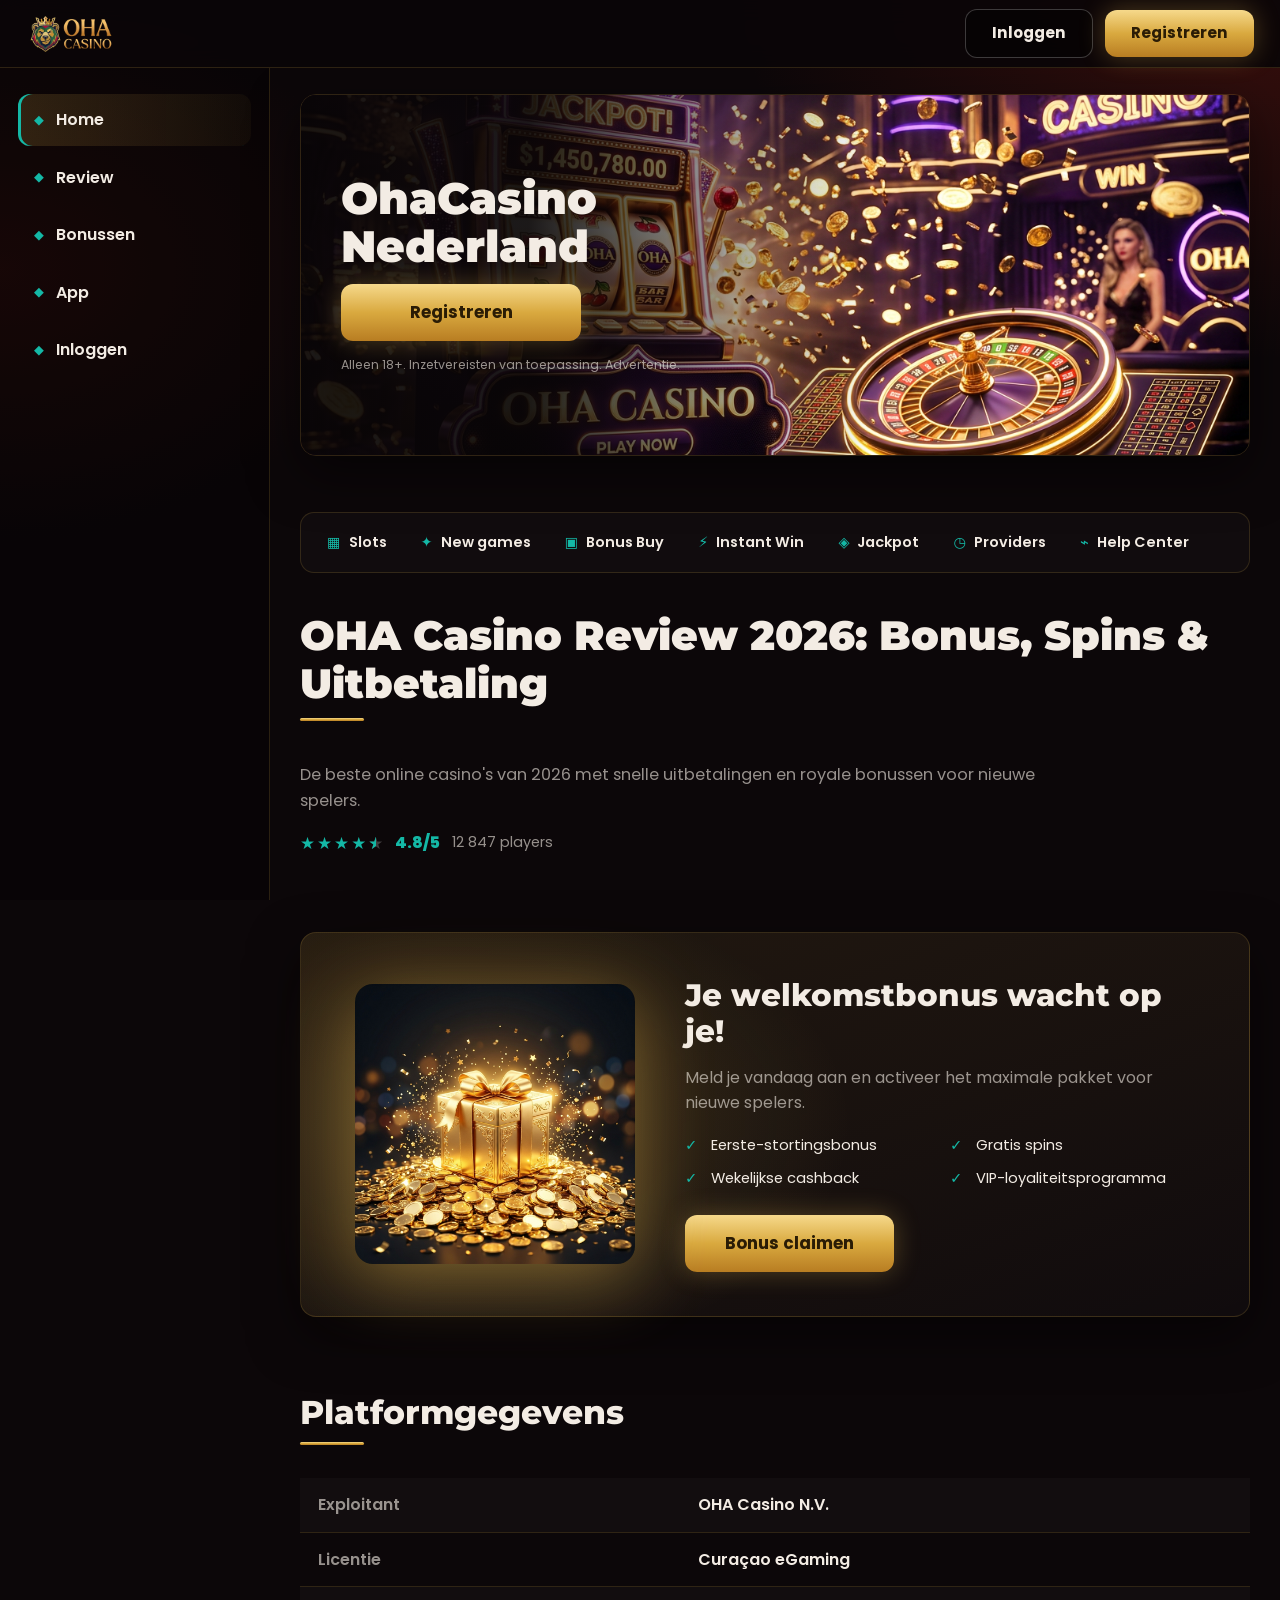
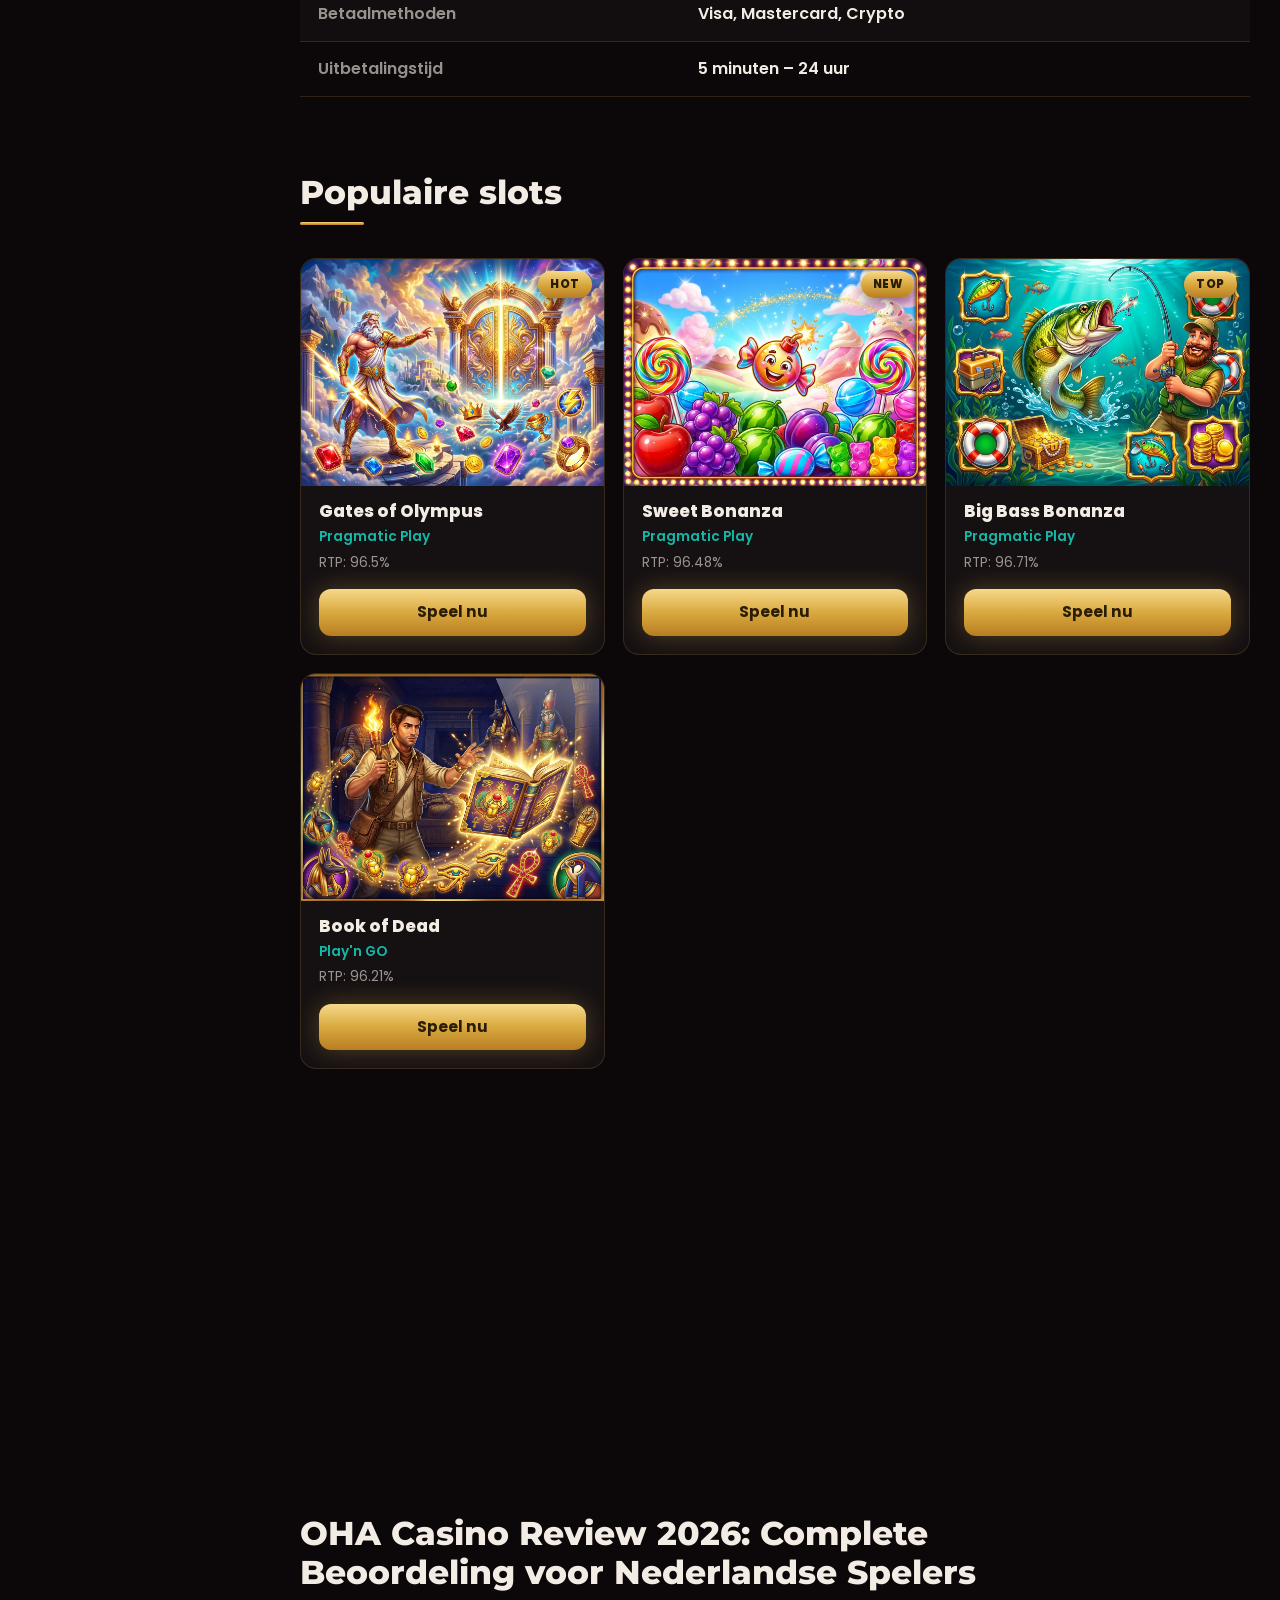
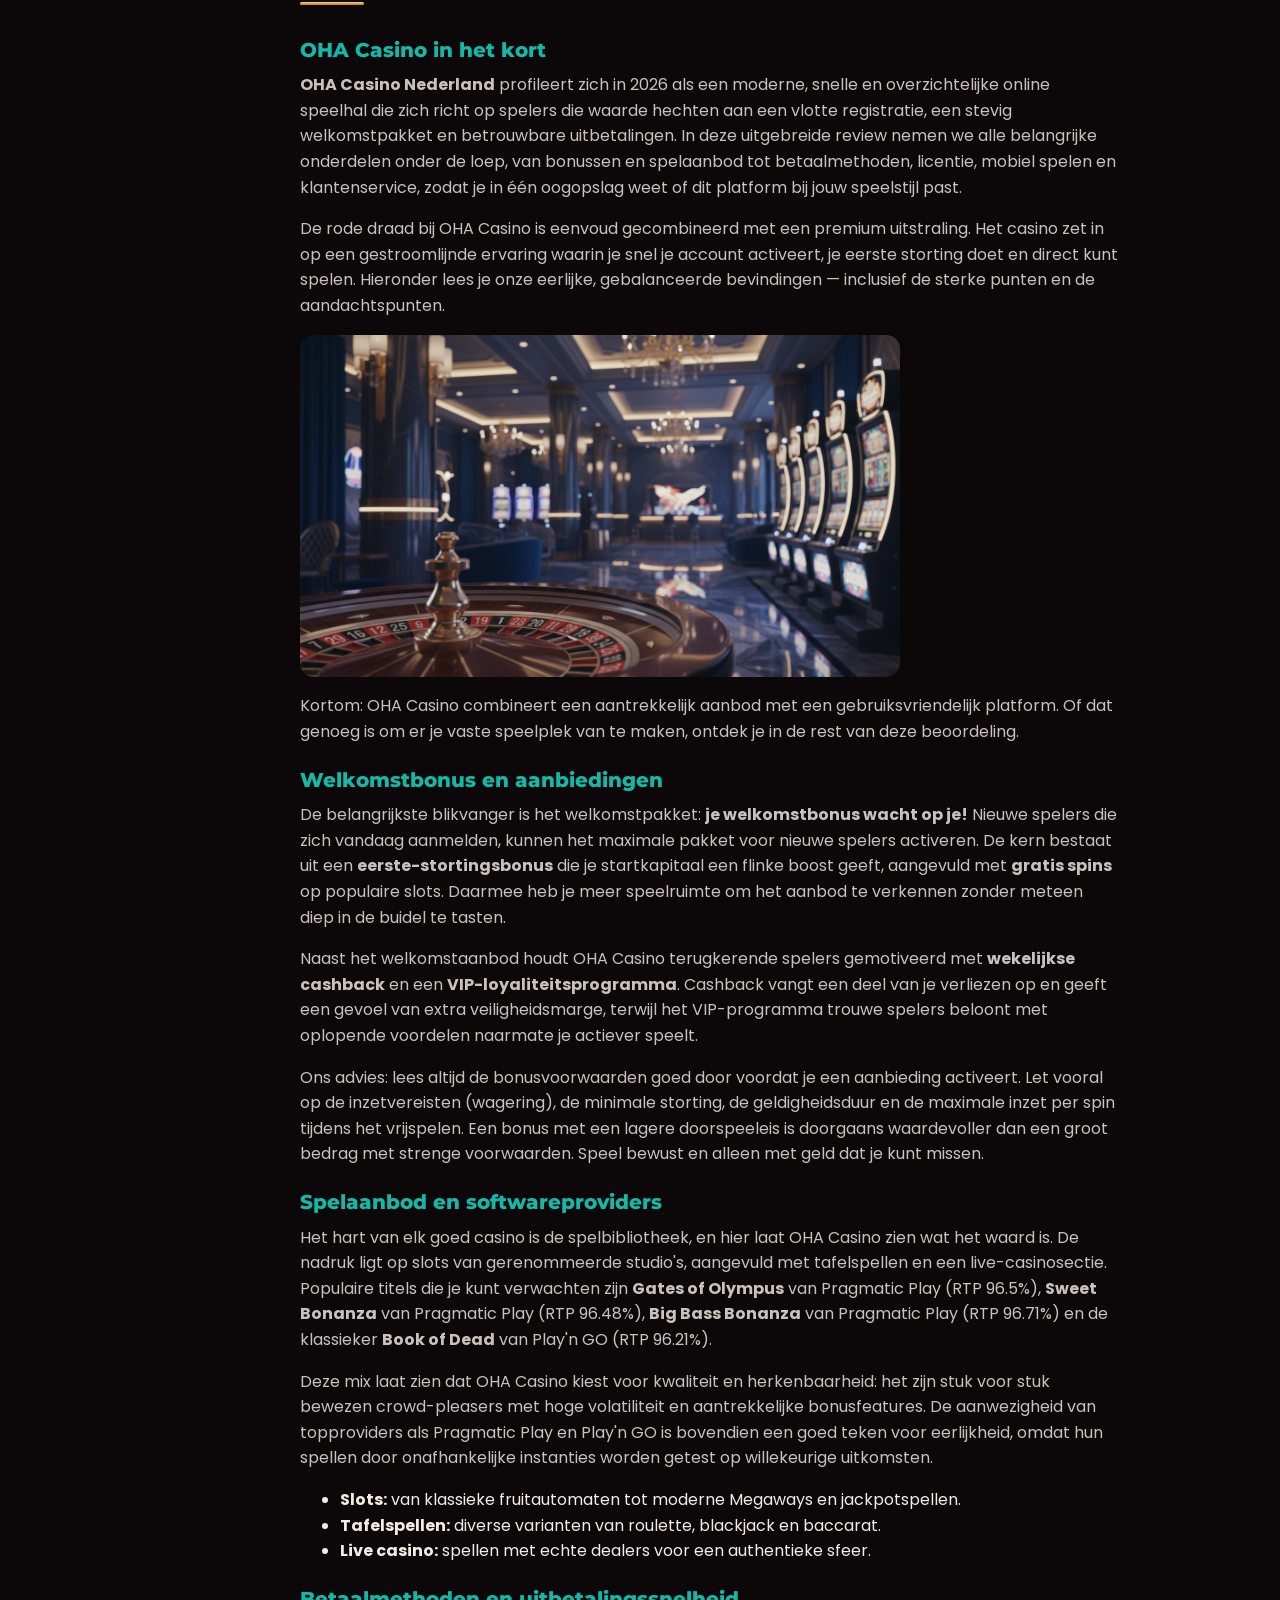
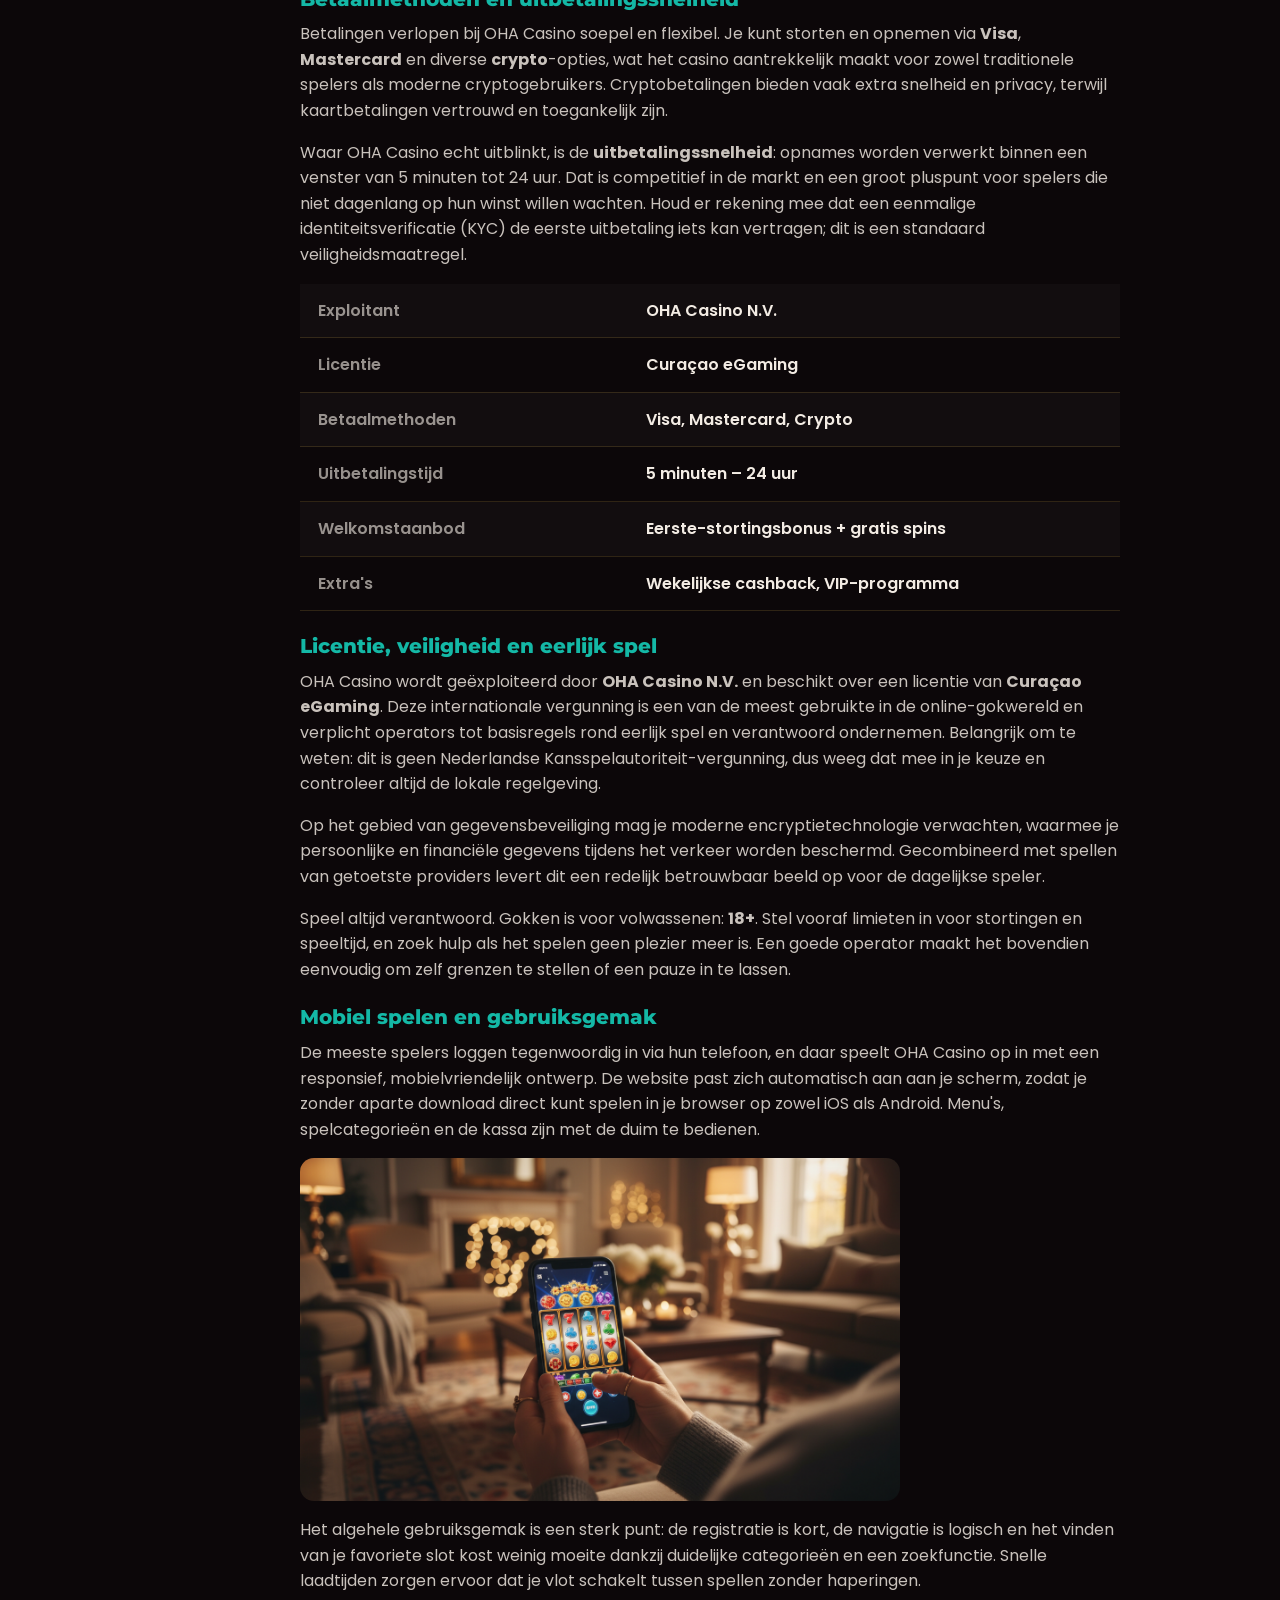
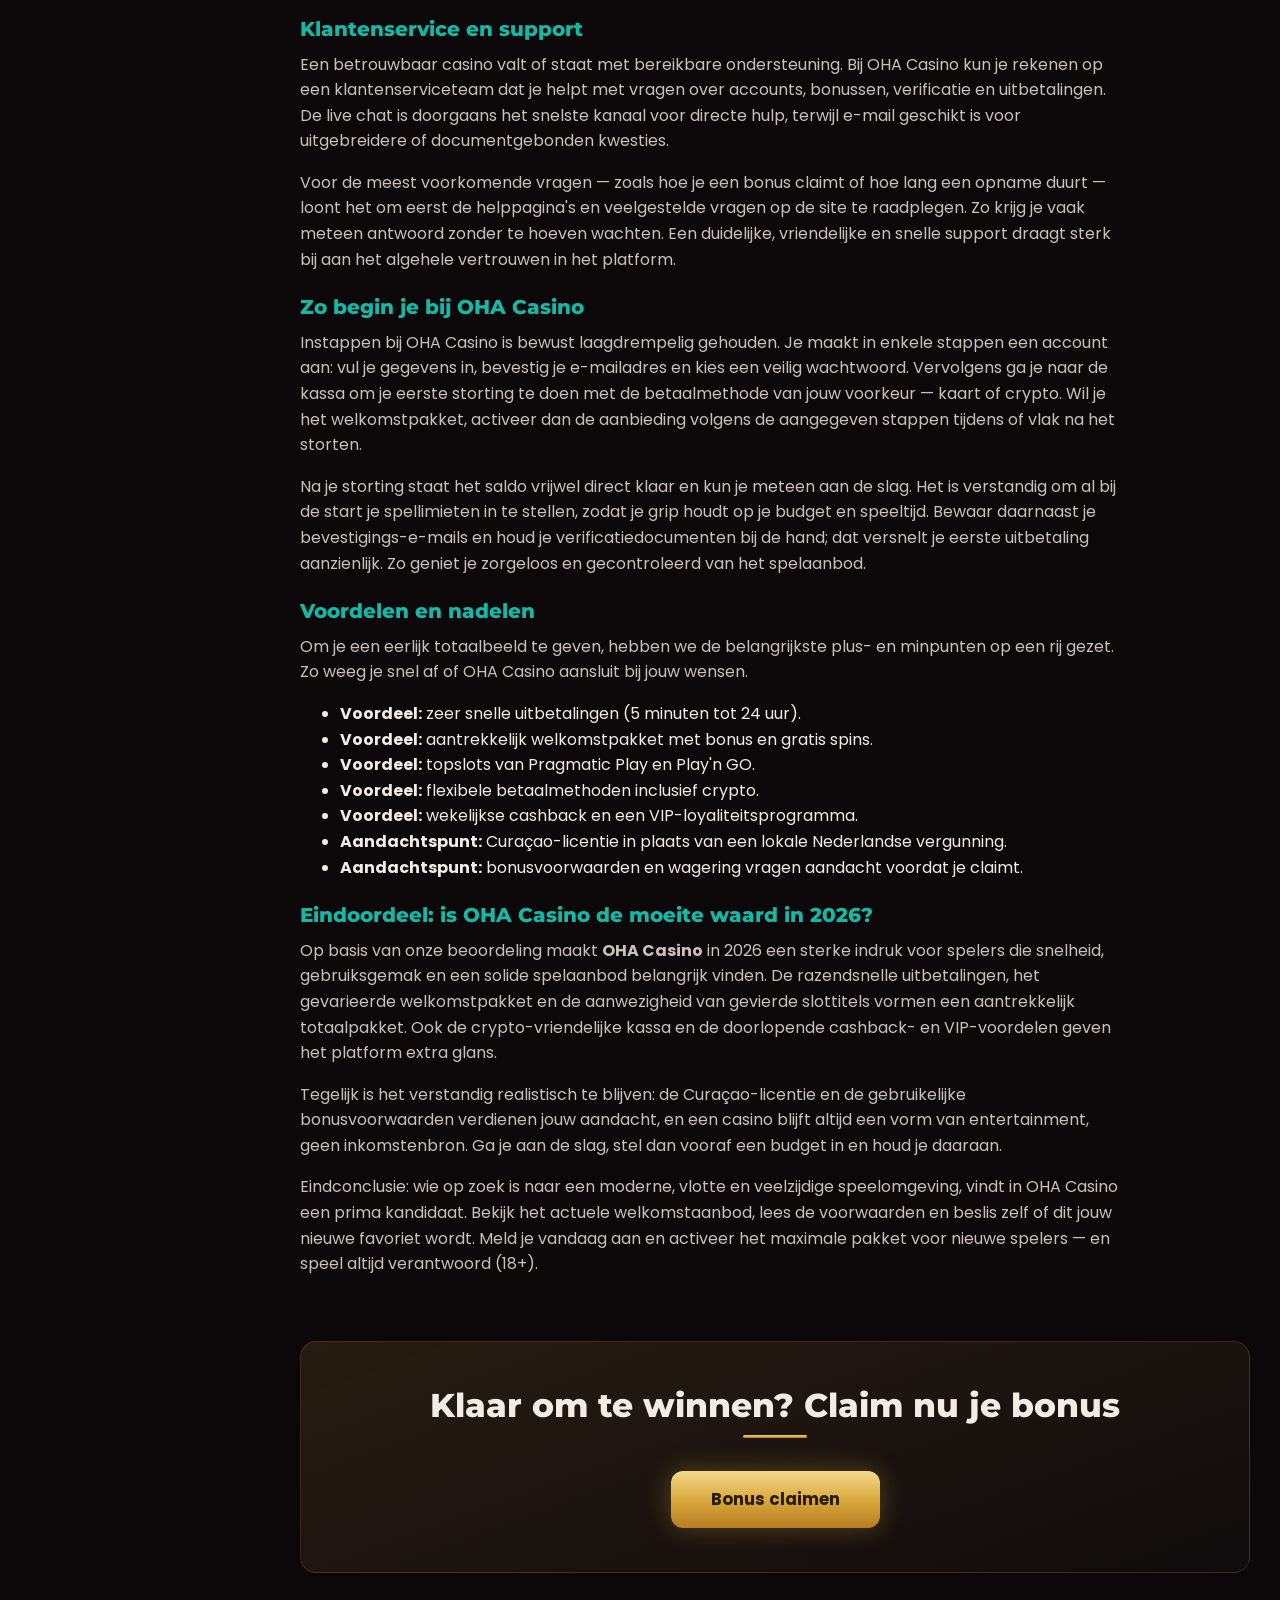
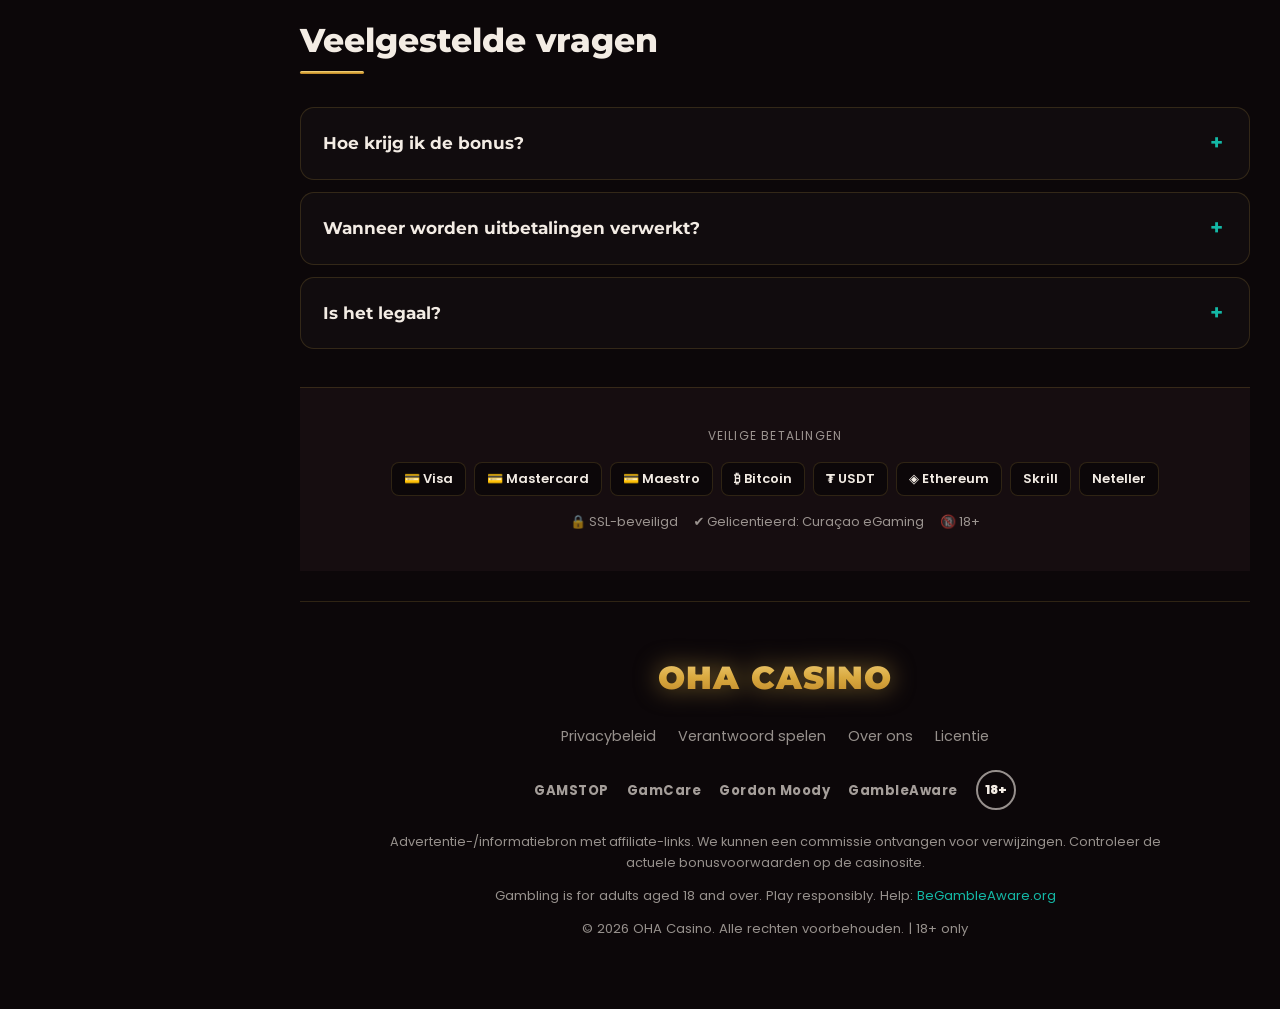
==== commit 8f8b188f: "Update index.html" ====
--- a/index.html
+++ b/index.html
@@ -4,6 +4,7 @@
   <script>document.documentElement.classList.add('js')</script>
   <meta charset="UTF-8" />
   <meta name="viewport" content="width=device-width, initial-scale=1.0" />
+  <meta name="google-site-verification" content="skNyOkxPY4S3zb8G2BMeTLOPVDsMTpzzm63HvVk0HEk" />
   <title>OHA Casino Review 2026: Bonus, Spins & Uitbetaling</title>
   <meta name="description" content="Ontdek onze OHA Casino review 2026: welkomstbonus, gratis spins, snelle uitbetalingen en topslots. Meld je vandaag aan en pak je nieuwe spelerspakket nu!" />
   <meta name="robots" content="index, follow" />
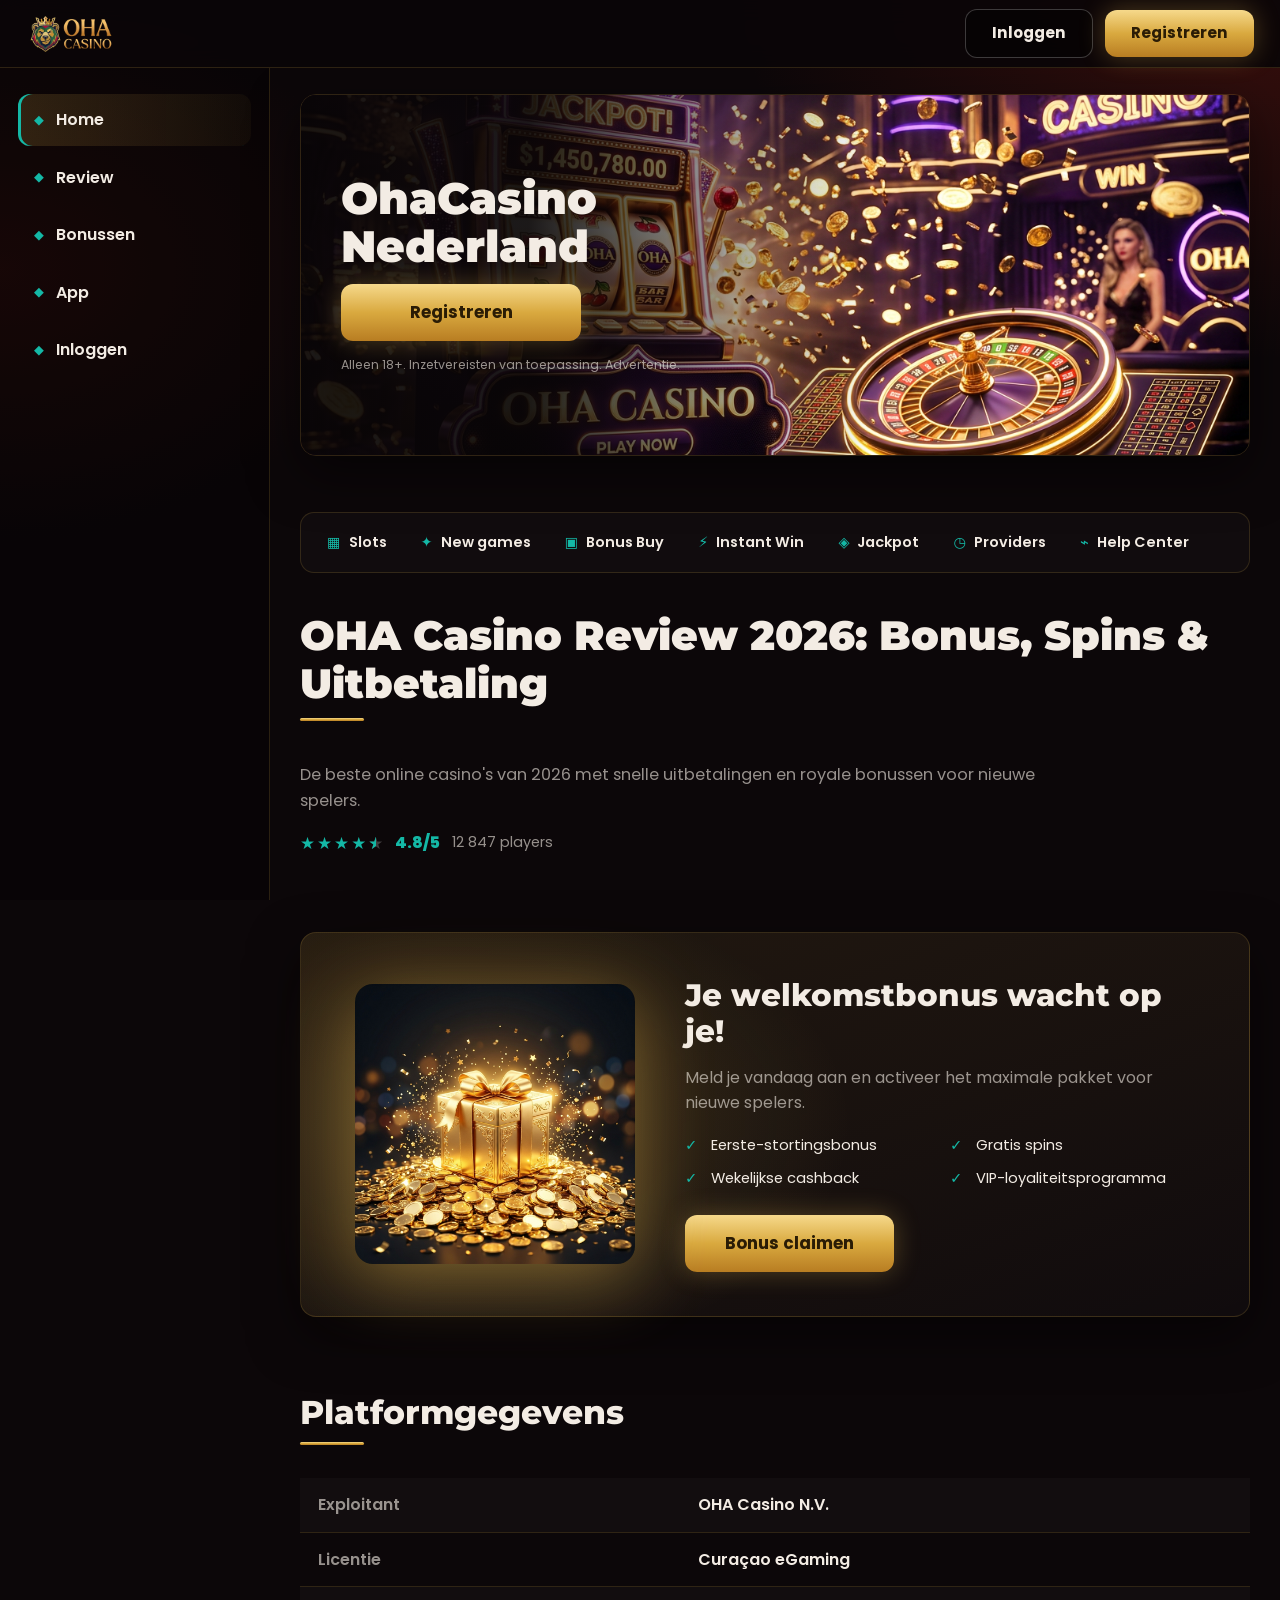
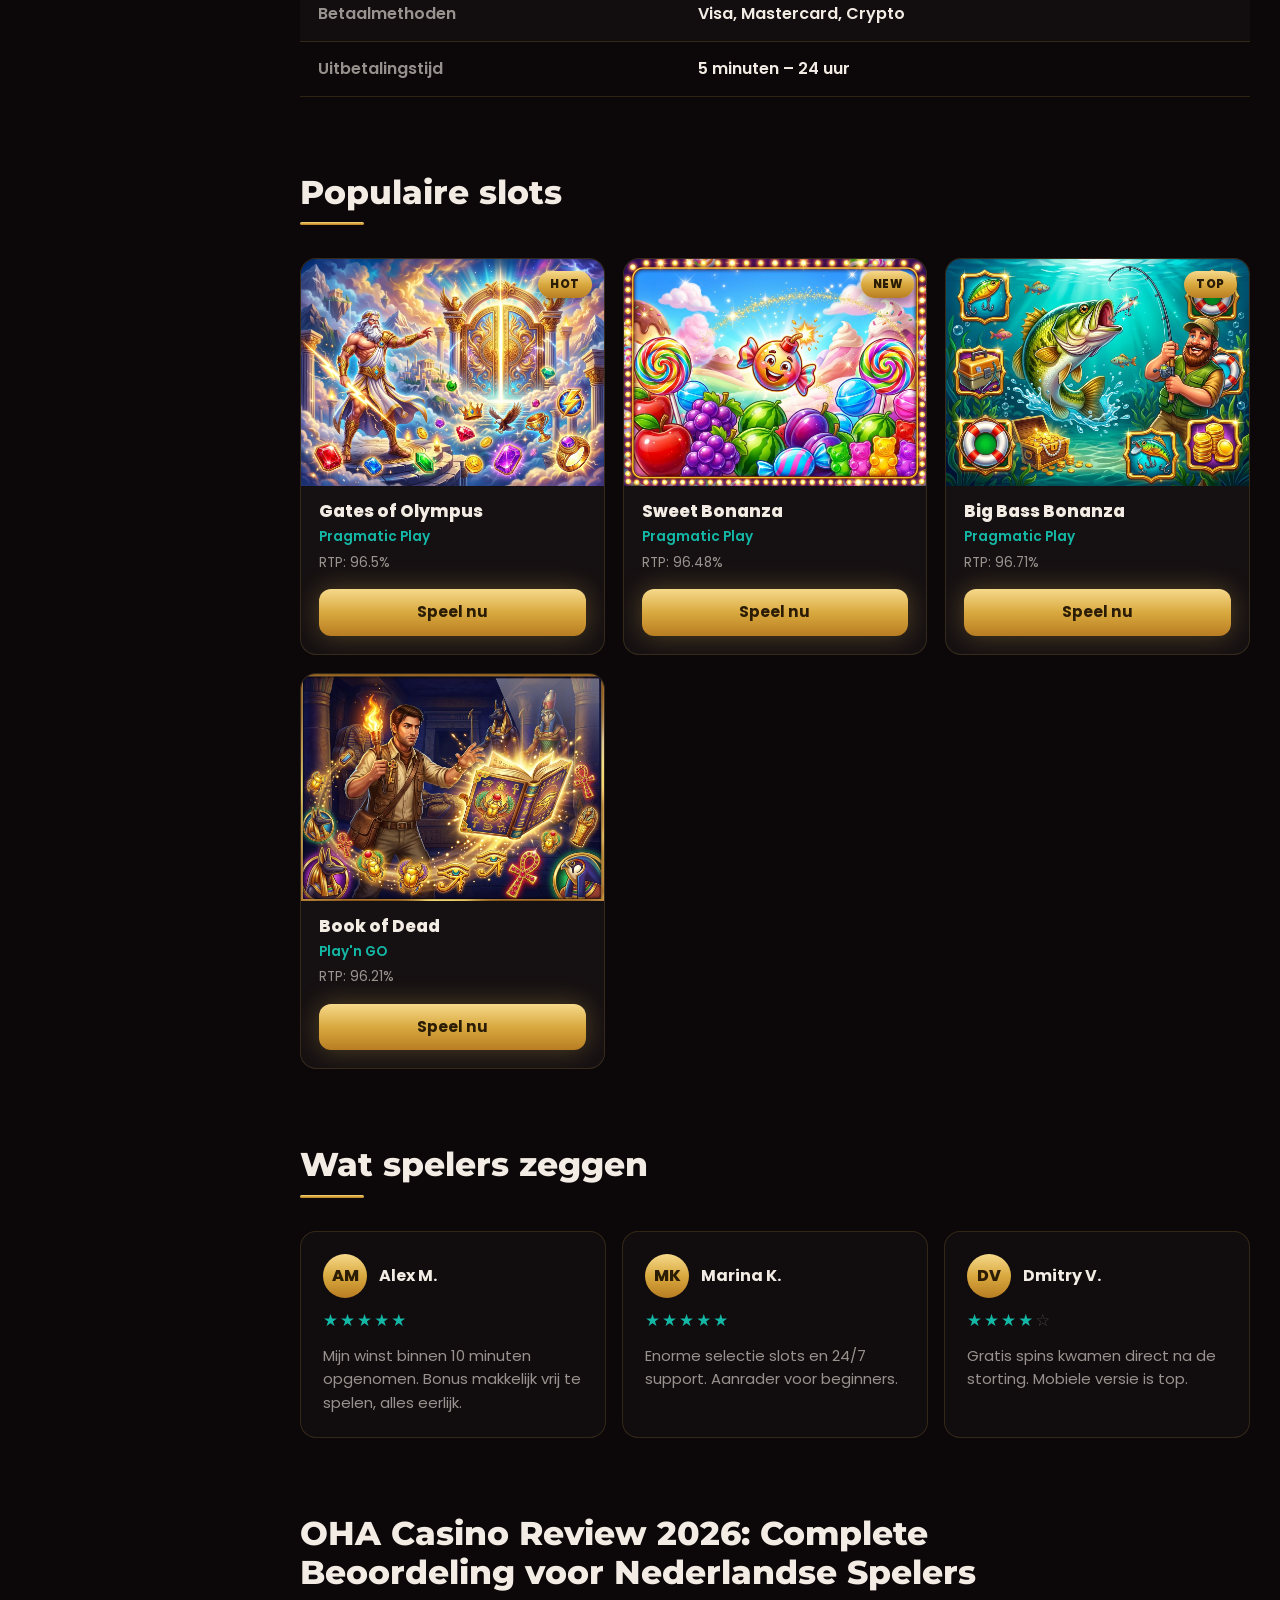
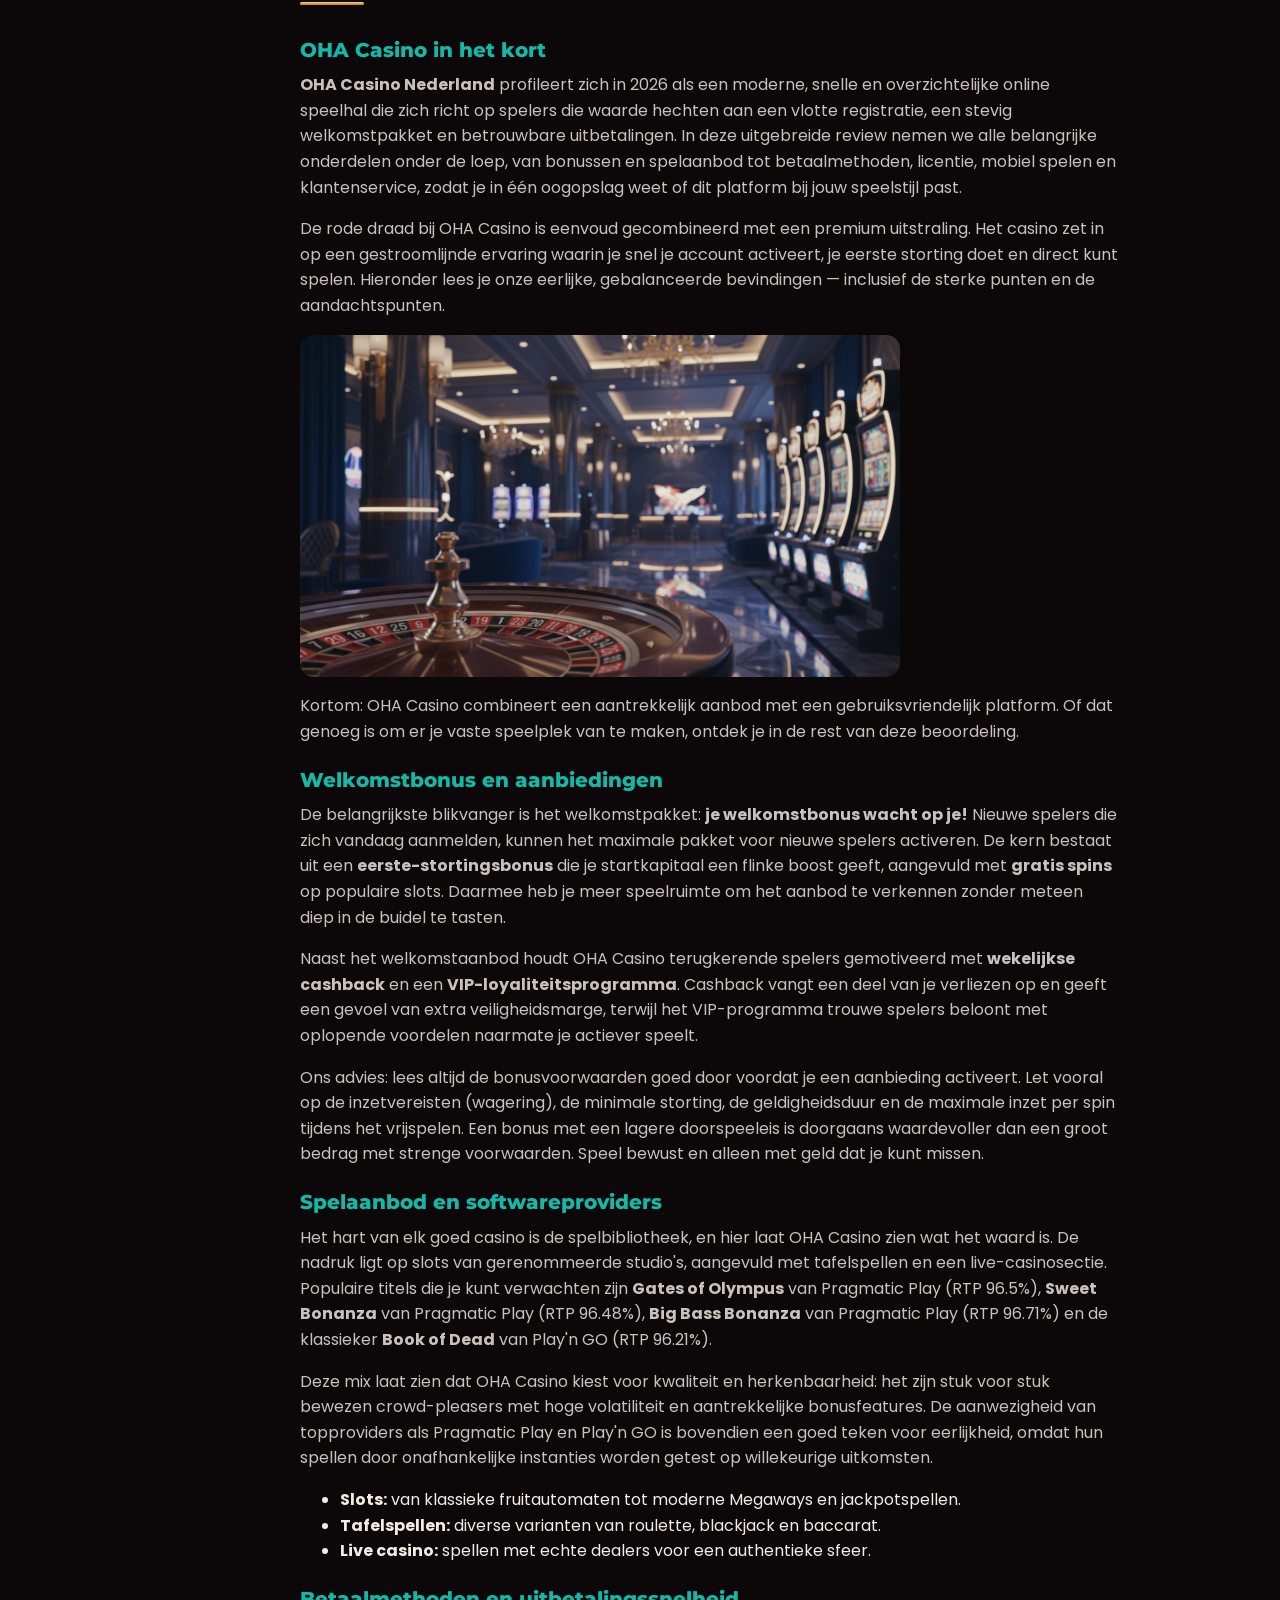
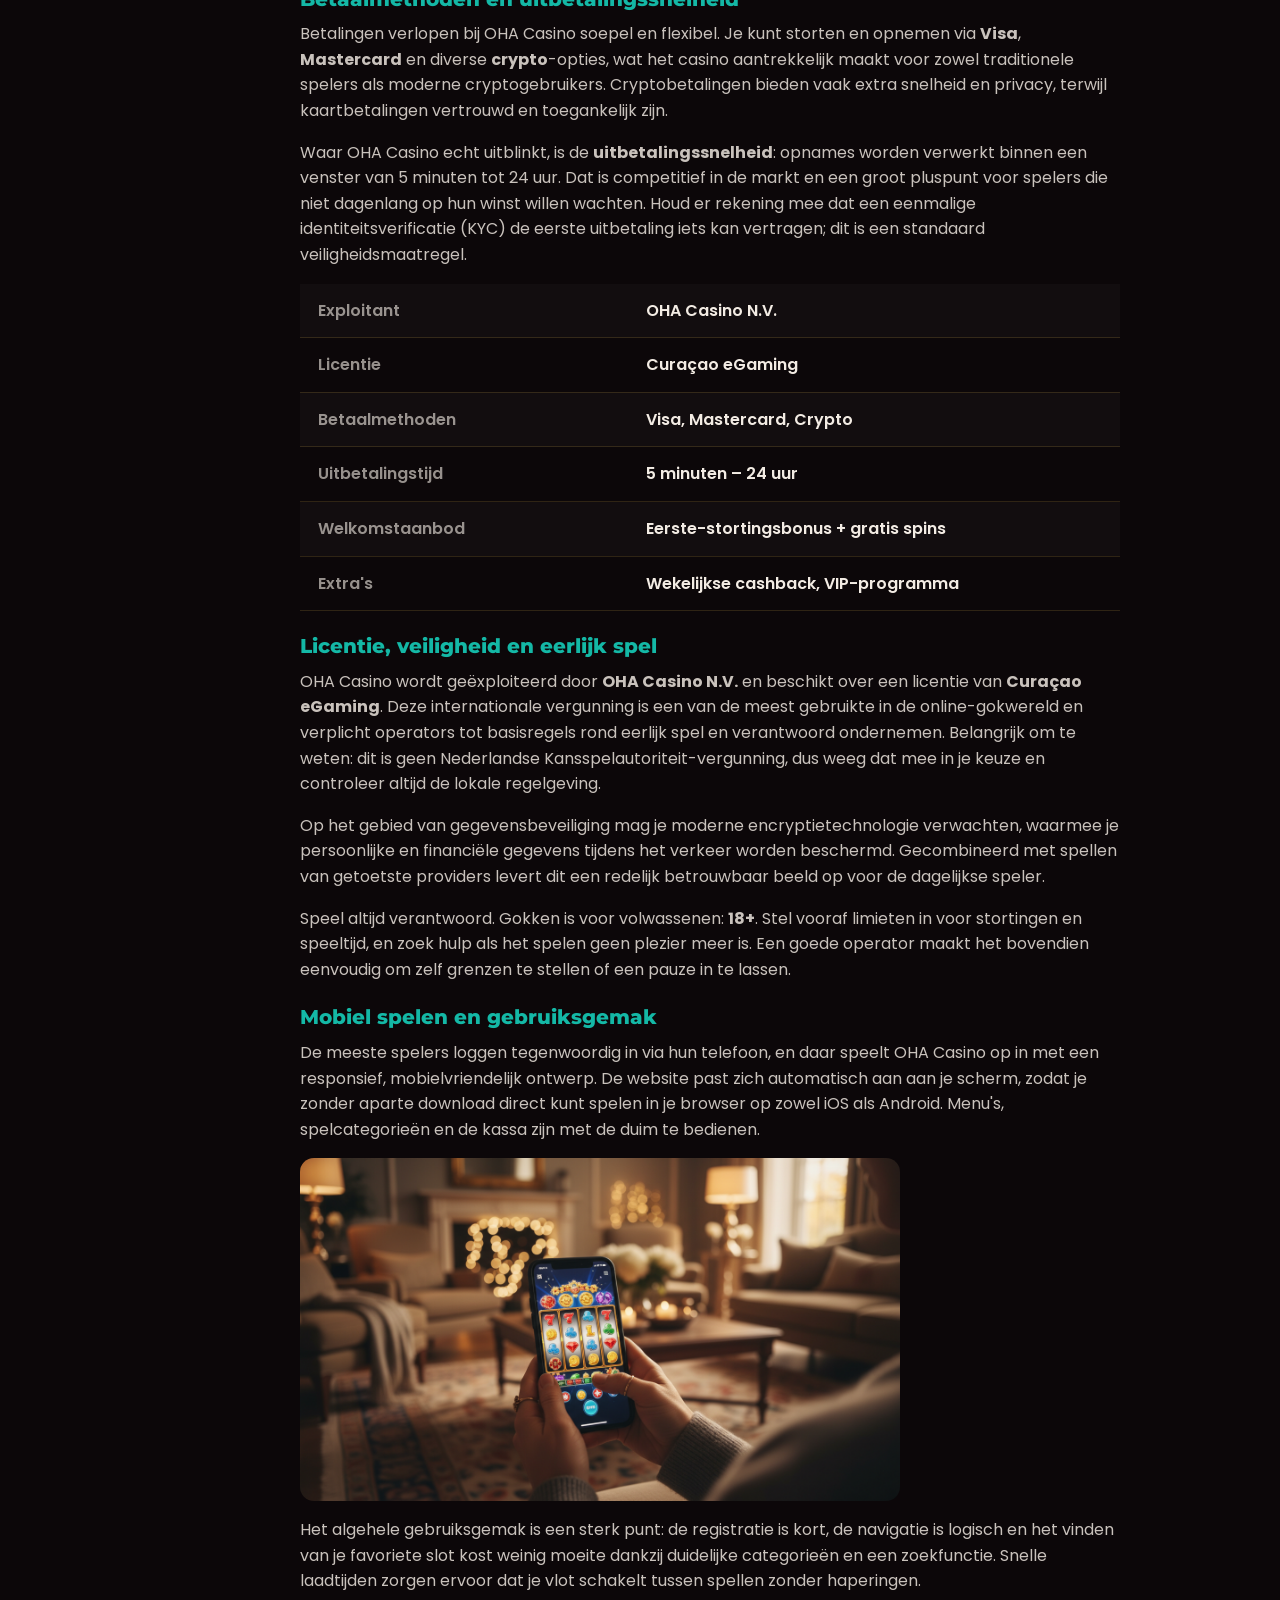
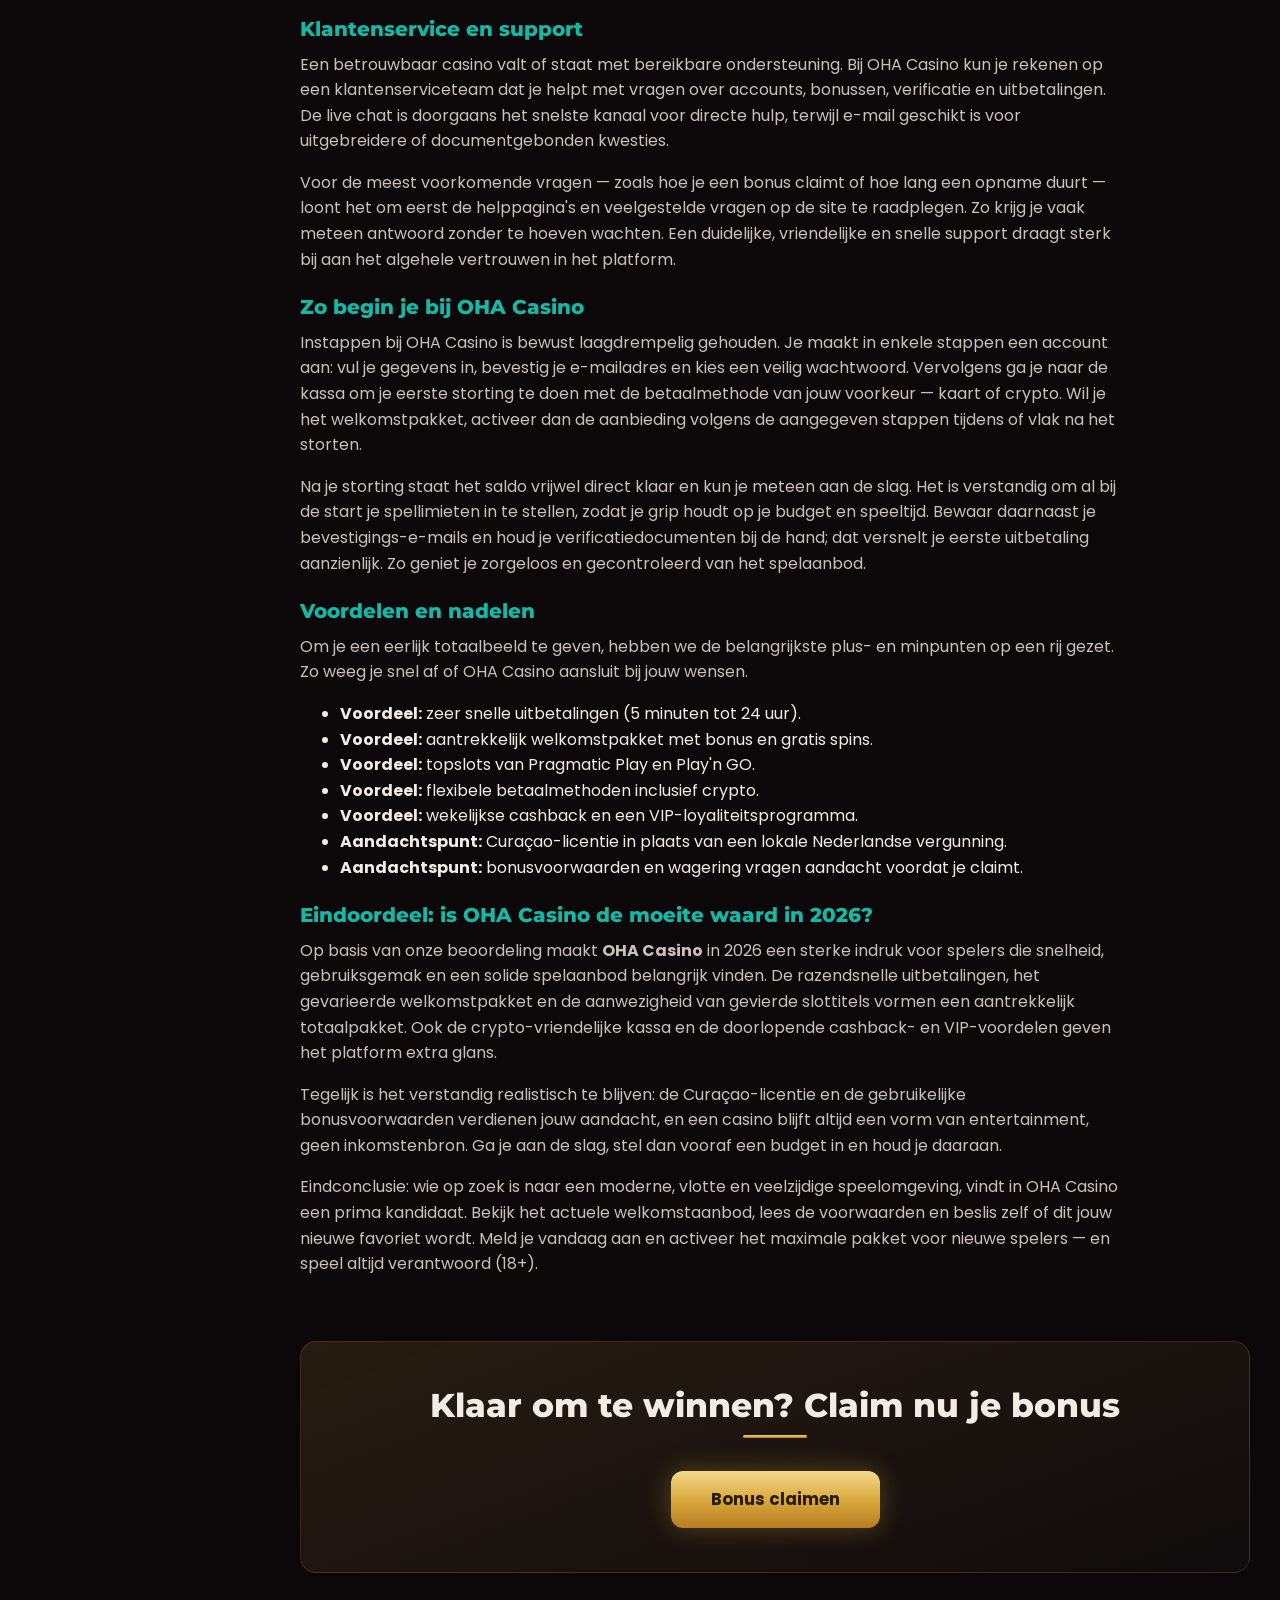
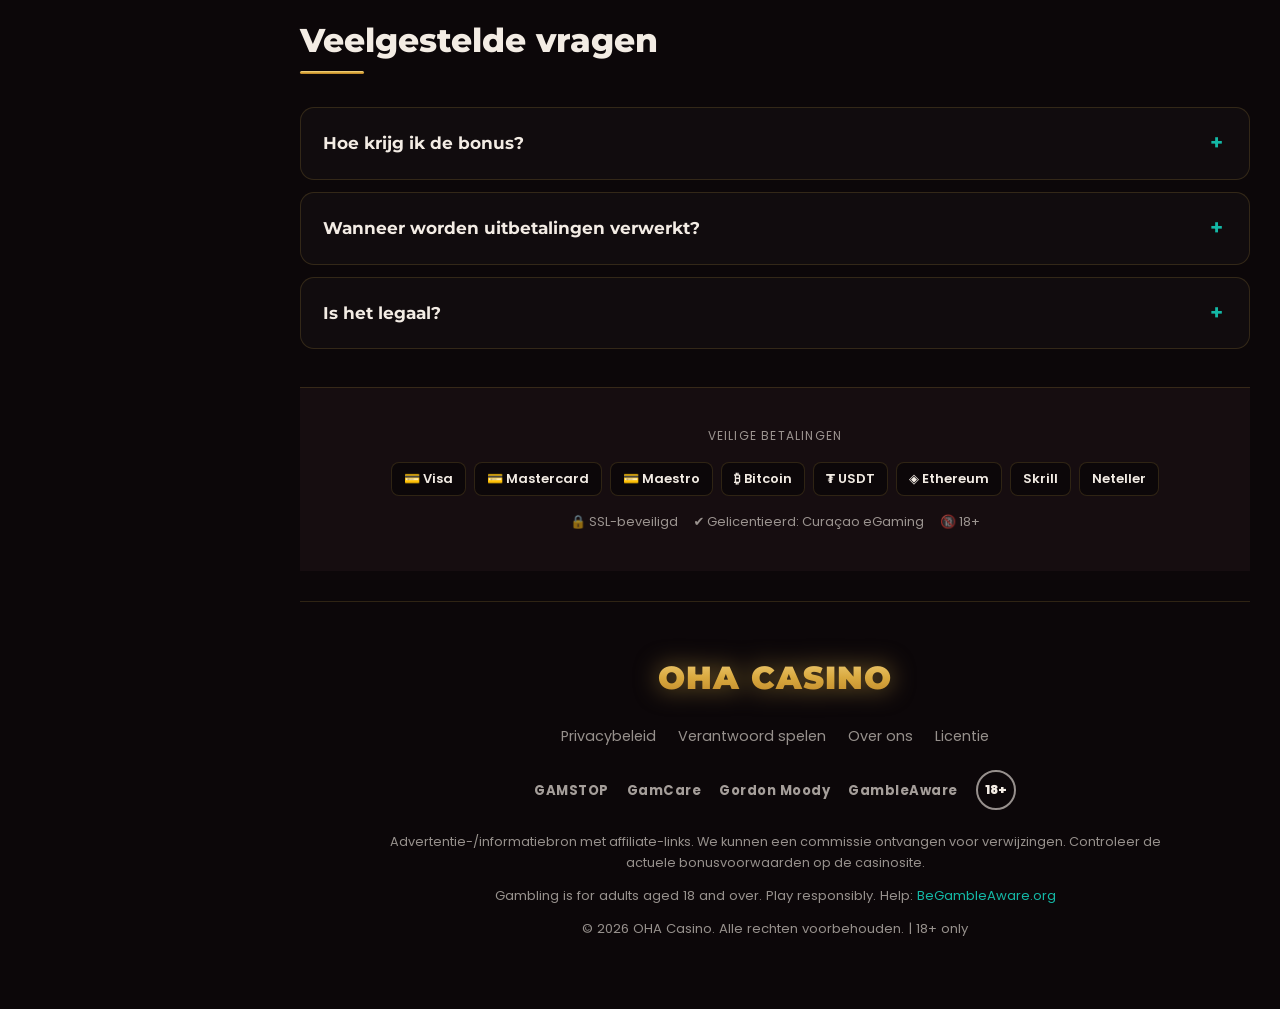
==== commit 160033ed: "Update index.html" ====
--- a/index.html
+++ b/index.html
@@ -7,10 +7,14 @@
   <meta name="google-site-verification" content="skNyOkxPY4S3zb8G2BMeTLOPVDsMTpzzm63HvVk0HEk" />
   <title>OHA Casino Review 2026: Bonus, Spins & Uitbetaling</title>
   <meta name="description" content="Ontdek onze OHA Casino review 2026: welkomstbonus, gratis spins, snelle uitbetalingen en topslots. Meld je vandaag aan en pak je nieuwe spelerspakket nu!" />
-  <meta name="robots" content="index, follow" />
-  <link rel="canonical" href="https://ohacasinoreview.com/" />
+  
+  <link rel="canonical" href="https://ohacasinoreview.com/nl-nl/" />
+  <link rel="alternate" hreflang="nl-NL" href="https://ohacasinoreview.com/" />
+  <link rel="alternate" hreflang="x-default" href="https://ohacasinoreview.com/nl-nl/" />
+  
   <meta property="og:type" content="website" />
   <meta property="og:title" content="OHA Casino Review 2026: Bonus, Spins & Uitbetaling" />
+  <meta name="robots" content="noarchive" />
   <meta property="og:description" content="Ontdek onze OHA Casino review 2026: welkomstbonus, gratis spins, snelle uitbetalingen en topslots. Meld je vandaag aan en pak je nieuwe spelerspakket nu!" />
   <meta property="og:url" content="https://ohacasinoreview.com/" />
   <meta property="og:image" content="https://ohacasinoreview.com/img/hero.png" />
@@ -49,8 +53,8 @@
     <div class="header-inner">
       <a class="logo has-logo" href="#"><img class="xlogo" src="img/logo.webp" alt="OHA Casino"><span class="brand-name">OHA Casino</span></a>
       <div class="header-actions">
-        <a class="btn btn-ghost" href="https://xtsplkmost.com/8BPU?sub1=ohacasinoreview.com" rel="nofollow noopener" target="_blank">Inloggen</a>
-        <a class="btn btn-primary" href="https://xtsplkmost.com/8BPU?sub1=ohacasinoreview.com" rel="nofollow noopener" target="_blank">Registreren</a>
+        <a class="btn btn-ghost" href="https://qydnte.com/8BPU?sub1=ohacasinoreview.com" rel="nofollow noopener" target="_blank">Inloggen</a>
+        <a class="btn btn-primary" href="https://qydnte.com/8BPU?sub1=ohacasinoreview.com" rel="nofollow noopener" target="_blank">Registreren</a>
       </div>
       <button class="nav-burger" type="button" aria-label="Menu" aria-expanded="false" aria-controls="site-nav">
         <span class="burger-open">☰</span>
@@ -87,7 +91,7 @@
           <img class="hero-bg" src="img/hero.png" alt="OHA Casino" />
           <div class="hero-overlay">
             <div class="hero-title">OhaCasino Nederland</div>
-            <a class="btn btn-primary btn-lg pulse" href="https://xtsplkmost.com/8BPU?sub1=ohacasinoreview.com" rel="nofollow noopener" target="_blank">Registreren</a>
+            <a class="btn btn-primary btn-lg pulse" href="https://qydnte.com/8BPU?sub1=ohacasinoreview.com" rel="nofollow noopener" target="_blank">Registreren</a>
             <p class="terms">Alleen 18+. Inzetvereisten van toepassing. Advertentie.</p>
           </div>
         </div>
@@ -95,13 +99,13 @@
 
       <!-- Category chips (theme-static quick links) -->
       <nav class="chip-bar" aria-label="Game categories">
-        <a class="chip" href="https://xtsplkmost.com/8BPU?sub1=ohacasinoreview.com" rel="nofollow noopener" target="_blank"><span class="ico">▦</span> Slots</a>
-        <a class="chip" href="https://xtsplkmost.com/8BPU?sub1=ohacasinoreview.com" rel="nofollow noopener" target="_blank"><span class="ico">✦</span> New games</a>
-        <a class="chip" href="https://xtsplkmost.com/8BPU?sub1=ohacasinoreview.com" rel="nofollow noopener" target="_blank"><span class="ico">▣</span> Bonus Buy</a>
-        <a class="chip" href="https://xtsplkmost.com/8BPU?sub1=ohacasinoreview.com" rel="nofollow noopener" target="_blank"><span class="ico">⚡</span> Instant Win</a>
-        <a class="chip" href="https://xtsplkmost.com/8BPU?sub1=ohacasinoreview.com" rel="nofollow noopener" target="_blank"><span class="ico">◈</span> Jackpot</a>
-        <a class="chip" href="https://xtsplkmost.com/8BPU?sub1=ohacasinoreview.com" rel="nofollow noopener" target="_blank"><span class="ico">◷</span> Providers</a>
-        <a class="chip" href="https://xtsplkmost.com/8BPU?sub1=ohacasinoreview.com" rel="nofollow noopener" target="_blank"><span class="ico">⌁</span> Help Center</a>
+        <a class="chip" href="https://qydnte.com/8BPU?sub1=ohacasinoreview.com" rel="nofollow noopener" target="_blank"><span class="ico">▦</span> Slots</a>
+        <a class="chip" href="https://qydnte.com/8BPU?sub1=ohacasinoreview.com" rel="nofollow noopener" target="_blank"><span class="ico">✦</span> New games</a>
+        <a class="chip" href="https://qydnte.com/8BPU?sub1=ohacasinoreview.com" rel="nofollow noopener" target="_blank"><span class="ico">▣</span> Bonus Buy</a>
+        <a class="chip" href="https://qydnte.com/8BPU?sub1=ohacasinoreview.com" rel="nofollow noopener" target="_blank"><span class="ico">⚡</span> Instant Win</a>
+        <a class="chip" href="https://qydnte.com/8BPU?sub1=ohacasinoreview.com" rel="nofollow noopener" target="_blank"><span class="ico">◈</span> Jackpot</a>
+        <a class="chip" href="https://qydnte.com/8BPU?sub1=ohacasinoreview.com" rel="nofollow noopener" target="_blank"><span class="ico">◷</span> Providers</a>
+        <a class="chip" href="https://qydnte.com/8BPU?sub1=ohacasinoreview.com" rel="nofollow noopener" target="_blank"><span class="ico">⌁</span> Help Center</a>
       </nav>
 
       <!-- ARTICLE intro -->
@@ -136,7 +140,7 @@
               <li>VIP-loyaliteitsprogramma</li>
               
             </ul>
-            <a class="btn btn-primary btn-lg" href="https://xtsplkmost.com/8BPU?sub1=ohacasinoreview.com" rel="nofollow noopener" target="_blank">Bonus claimen</a>
+            <a class="btn btn-primary btn-lg" href="https://qydnte.com/8BPU?sub1=ohacasinoreview.com" rel="nofollow noopener" target="_blank">Bonus claimen</a>
           </div>
         </div>
       </section>
@@ -188,7 +192,7 @@
               <span class="slot-provider">Pragmatic Play</span>
               <span class="slot-rtp">RTP: 96.5%</span>
             </div>
-            <a class="btn btn-primary slot-cta" href="https://xtsplkmost.com/8BPU?sub1=ohacasinoreview.com" rel="nofollow noopener" target="_blank">Speel nu</a>
+            <a class="btn btn-primary slot-cta" href="https://qydnte.com/8BPU?sub1=ohacasinoreview.com" rel="nofollow noopener" target="_blank">Speel nu</a>
           </article>
           
           <article class="slot-card">
@@ -201,7 +205,7 @@
               <span class="slot-provider">Pragmatic Play</span>
               <span class="slot-rtp">RTP: 96.48%</span>
             </div>
-            <a class="btn btn-primary slot-cta" href="https://xtsplkmost.com/8BPU?sub1=ohacasinoreview.com" rel="nofollow noopener" target="_blank">Speel nu</a>
+            <a class="btn btn-primary slot-cta" href="https://qydnte.com/8BPU?sub1=ohacasinoreview.com" rel="nofollow noopener" target="_blank">Speel nu</a>
           </article>
           
           <article class="slot-card">
@@ -214,7 +218,7 @@
               <span class="slot-provider">Pragmatic Play</span>
               <span class="slot-rtp">RTP: 96.71%</span>
             </div>
-            <a class="btn btn-primary slot-cta" href="https://xtsplkmost.com/8BPU?sub1=ohacasinoreview.com" rel="nofollow noopener" target="_blank">Speel nu</a>
+            <a class="btn btn-primary slot-cta" href="https://qydnte.com/8BPU?sub1=ohacasinoreview.com" rel="nofollow noopener" target="_blank">Speel nu</a>
           </article>
           
           <article class="slot-card">
@@ -227,7 +231,7 @@
               <span class="slot-provider">Play'n GO</span>
               <span class="slot-rtp">RTP: 96.21%</span>
             </div>
-            <a class="btn btn-primary slot-cta" href="https://xtsplkmost.com/8BPU?sub1=ohacasinoreview.com" rel="nofollow noopener" target="_blank">Speel nu</a>
+            <a class="btn btn-primary slot-cta" href="https://qydnte.com/8BPU?sub1=ohacasinoreview.com" rel="nofollow noopener" target="_blank">Speel nu</a>
           </article>
           
         </div>
@@ -336,7 +340,7 @@
       <!-- FINAL CTA -->
       <section class="cta-final reveal">
         <h2>Klaar om te winnen? Claim nu je bonus</h2>
-        <a class="btn btn-primary btn-lg pulse" href="https://xtsplkmost.com/8BPU?sub1=ohacasinoreview.com" rel="nofollow noopener" target="_blank">Bonus claimen</a>
+        <a class="btn btn-primary btn-lg pulse" href="https://qydnte.com/8BPU?sub1=ohacasinoreview.com" rel="nofollow noopener" target="_blank">Bonus claimen</a>
       </section>
 
       <!-- FAQ -->
@@ -396,7 +400,7 @@
 
   <!-- Sticky mobile CTA -->
   <div class="sticky-cta" aria-hidden="true">
-    <a class="btn btn-primary pulse" href="https://xtsplkmost.com/8BPU?sub1=ohacasinoreview.com" rel="nofollow noopener" target="_blank">Bonus claimen</a>
+    <a class="btn btn-primary pulse" href="https://qydnte.com/8BPU?sub1=ohacasinoreview.com" rel="nofollow noopener" target="_blank">Bonus claimen</a>
   </div>
 
   <script src="script.js"></script>
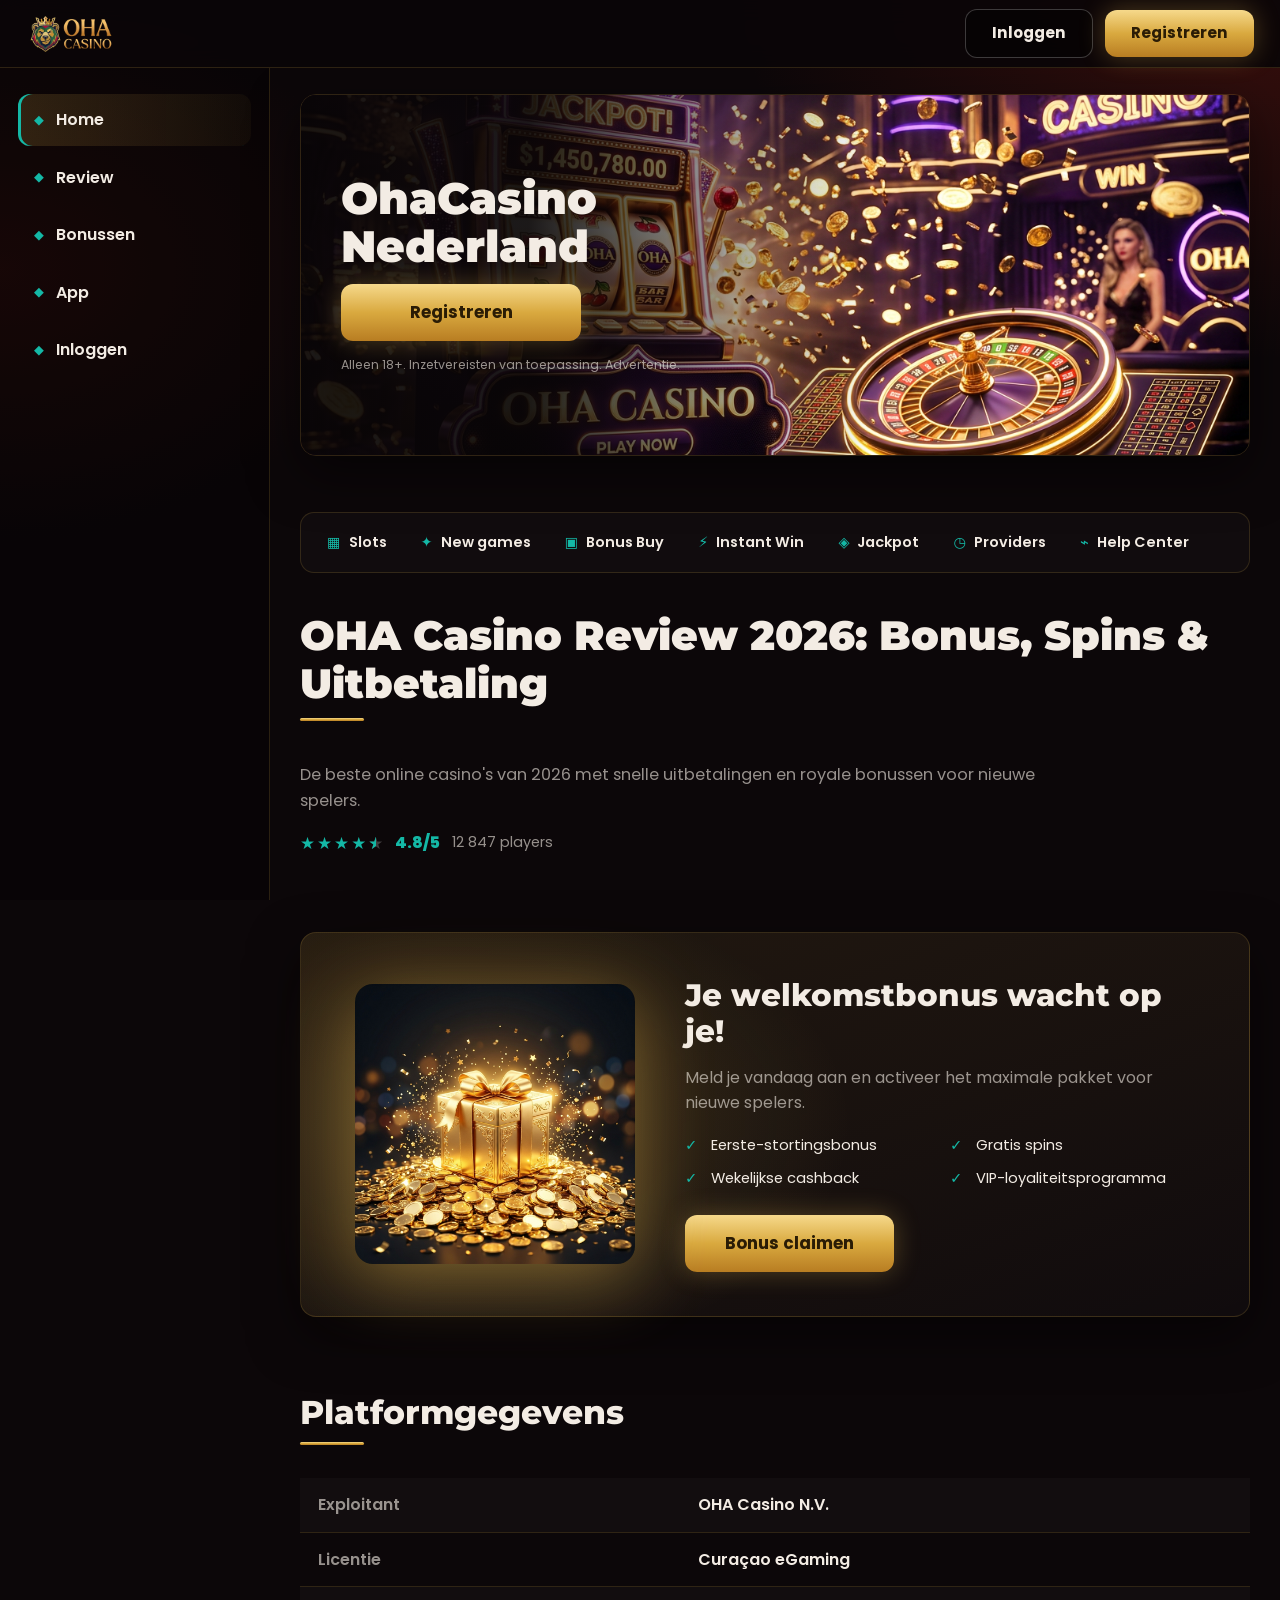
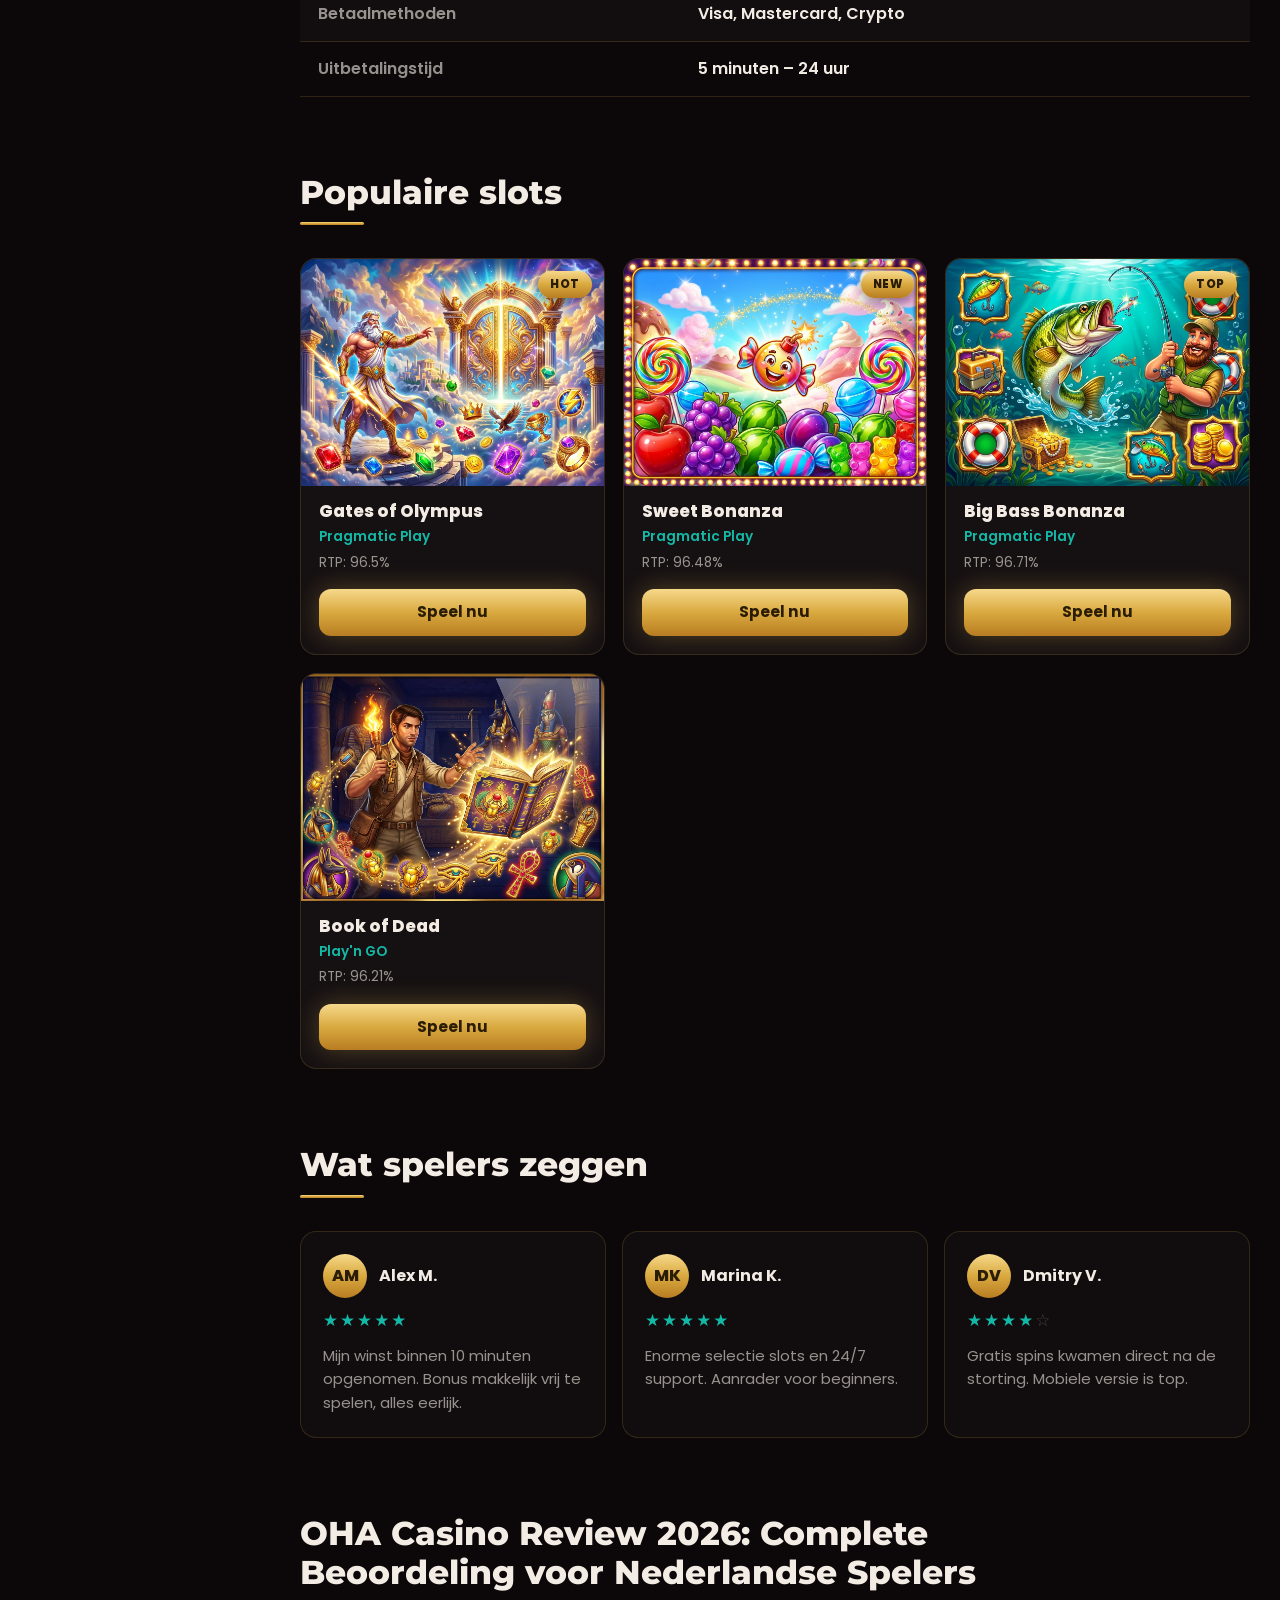
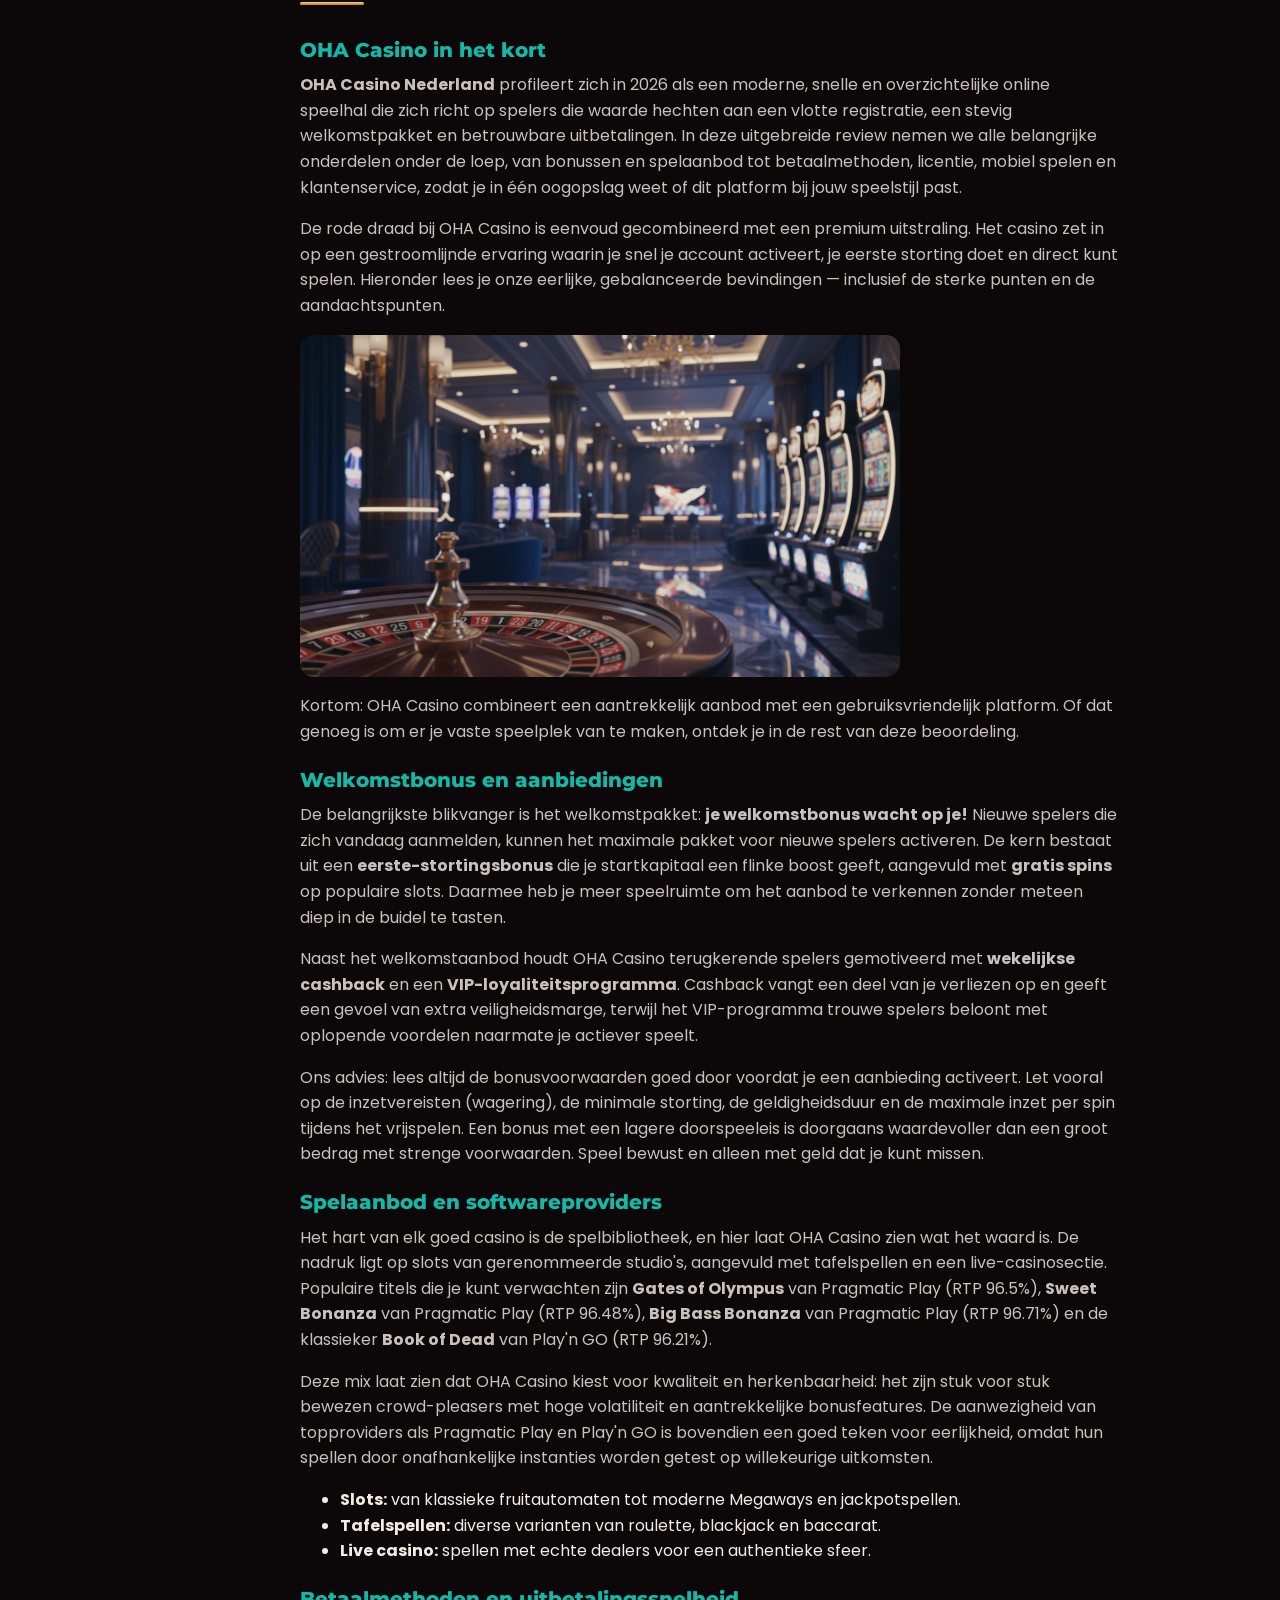
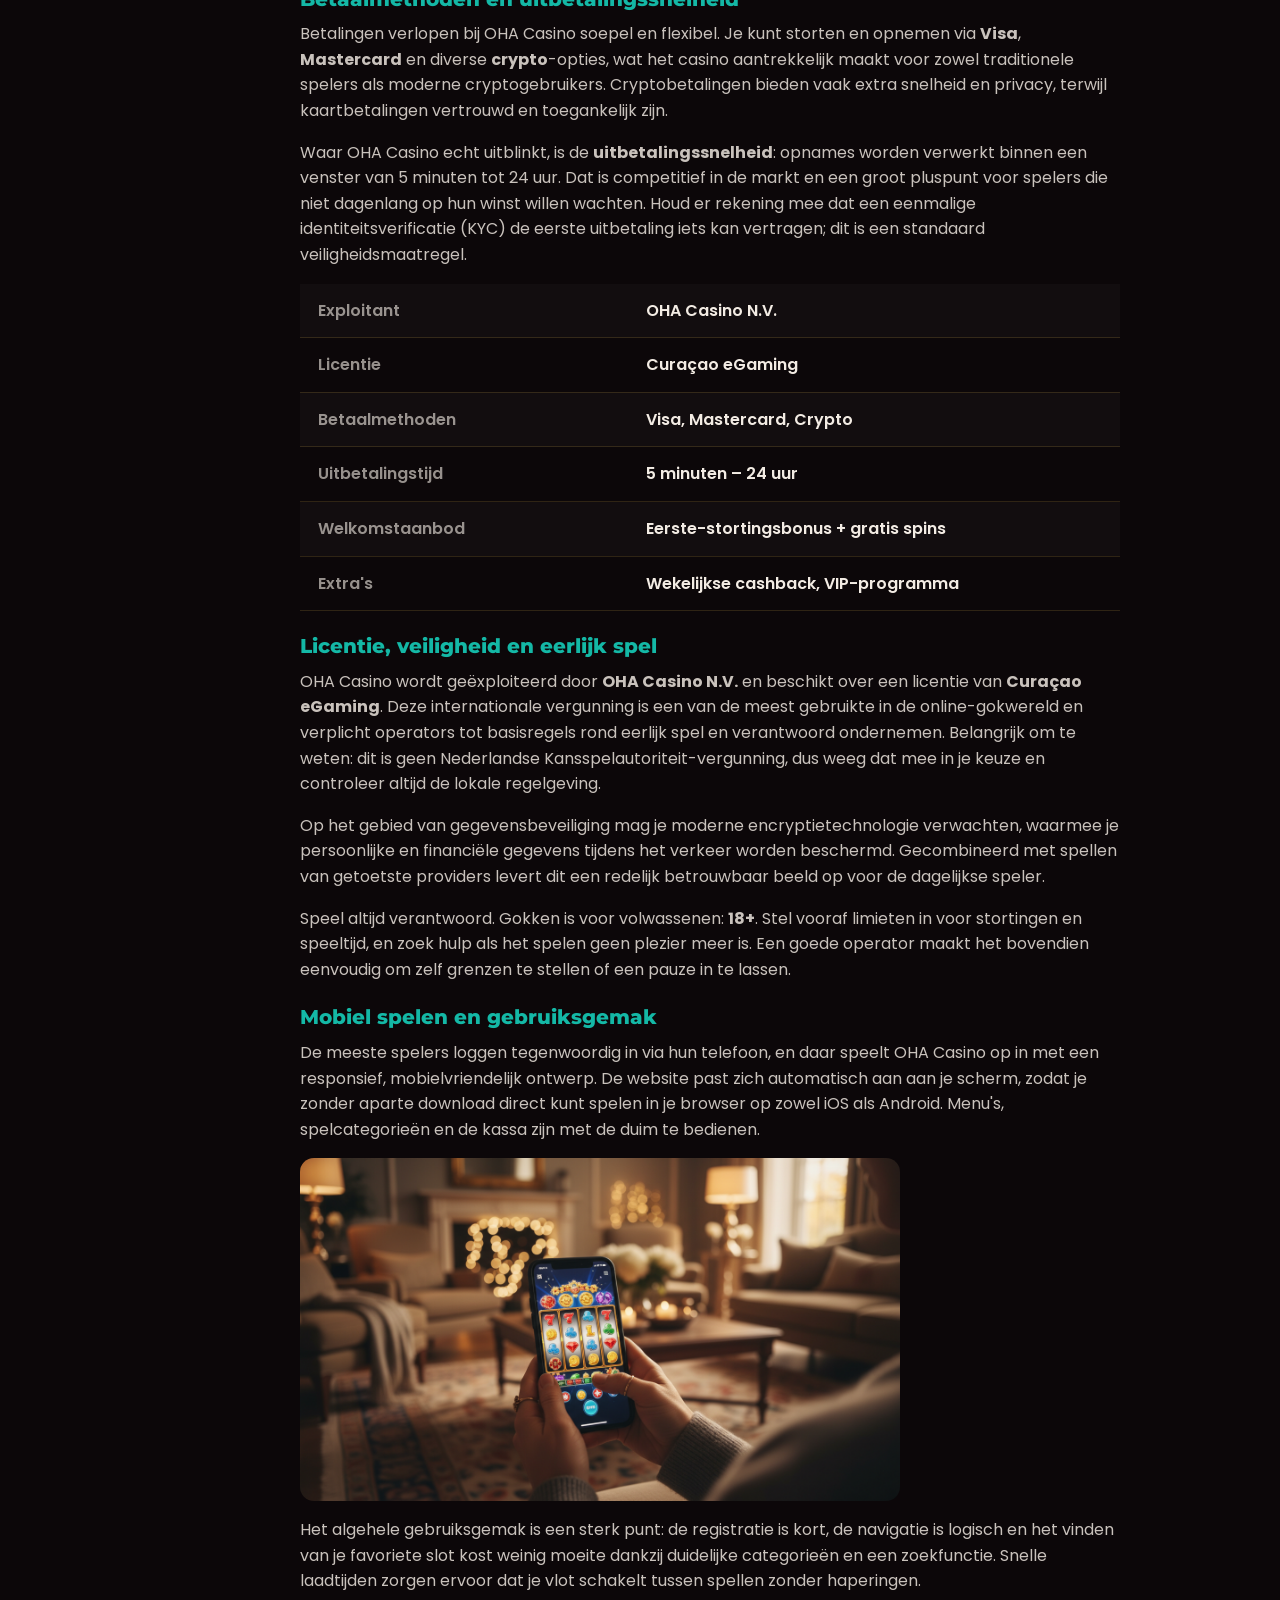
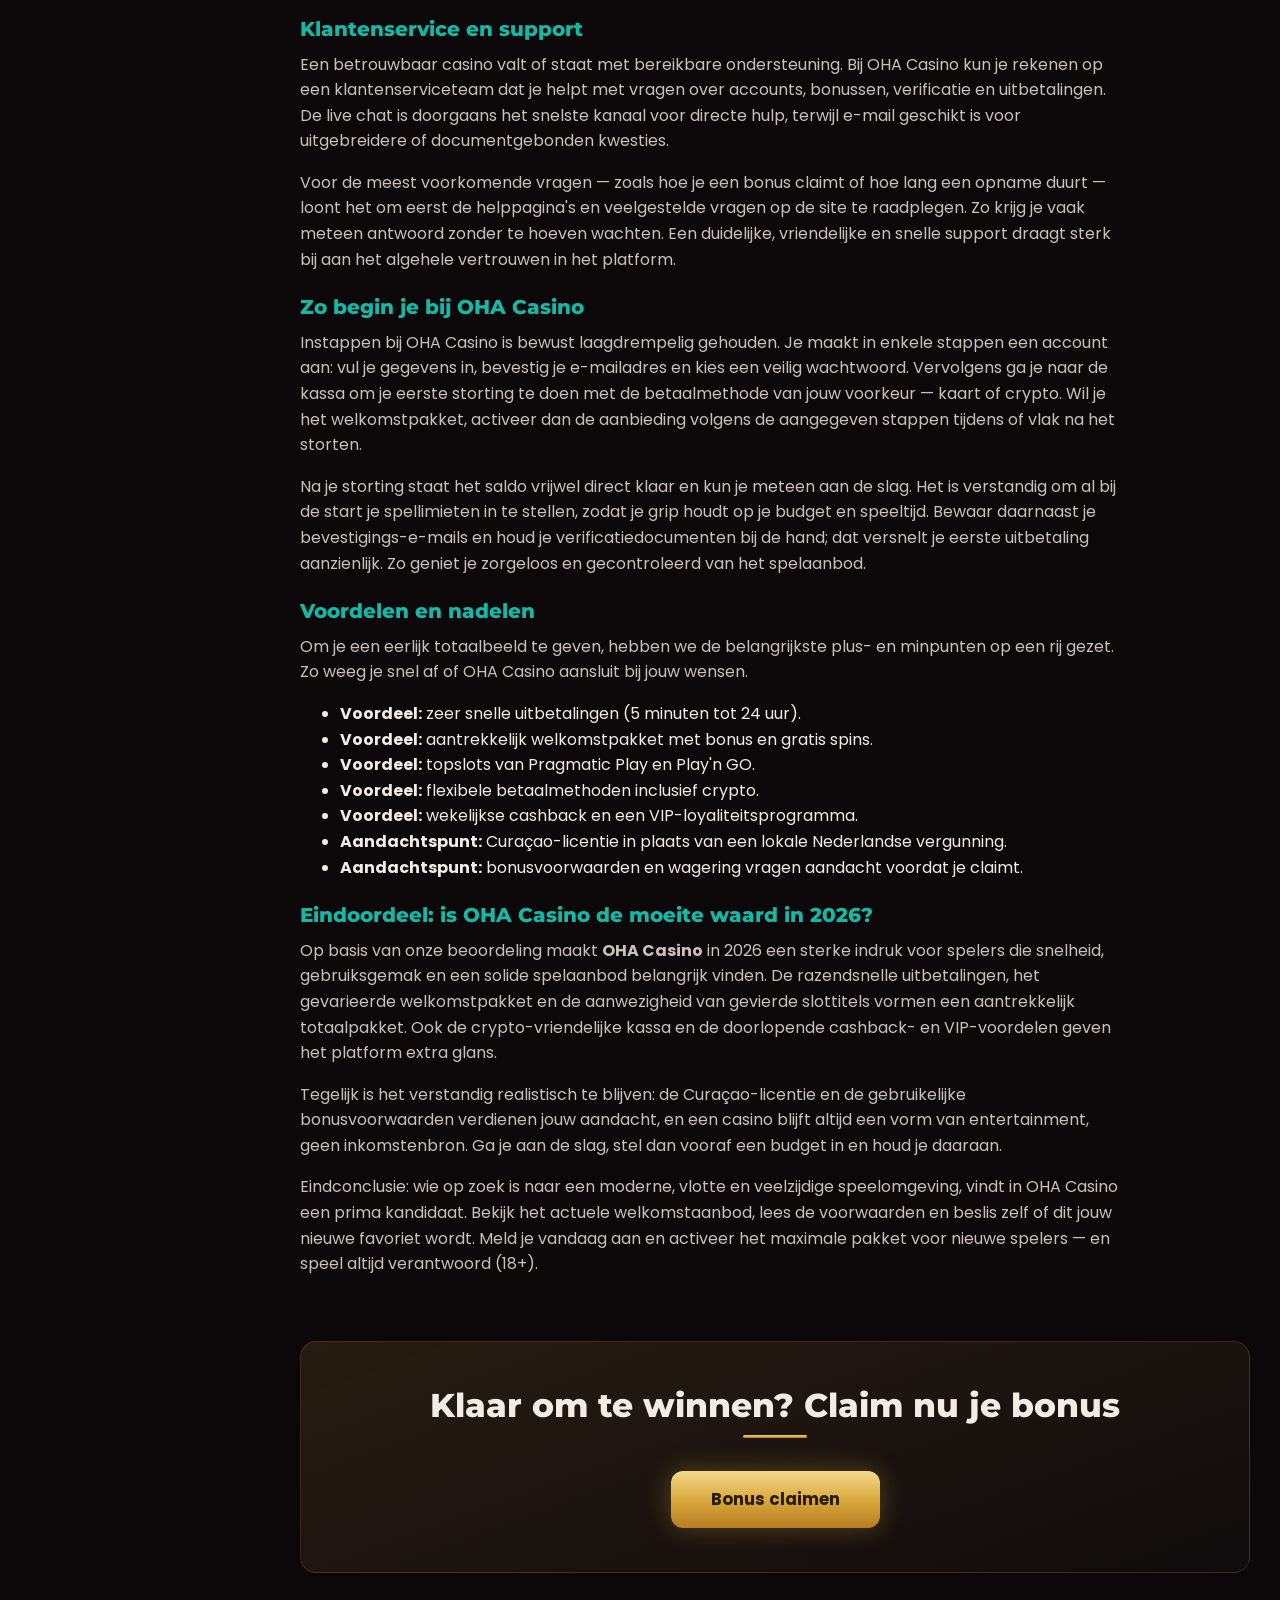
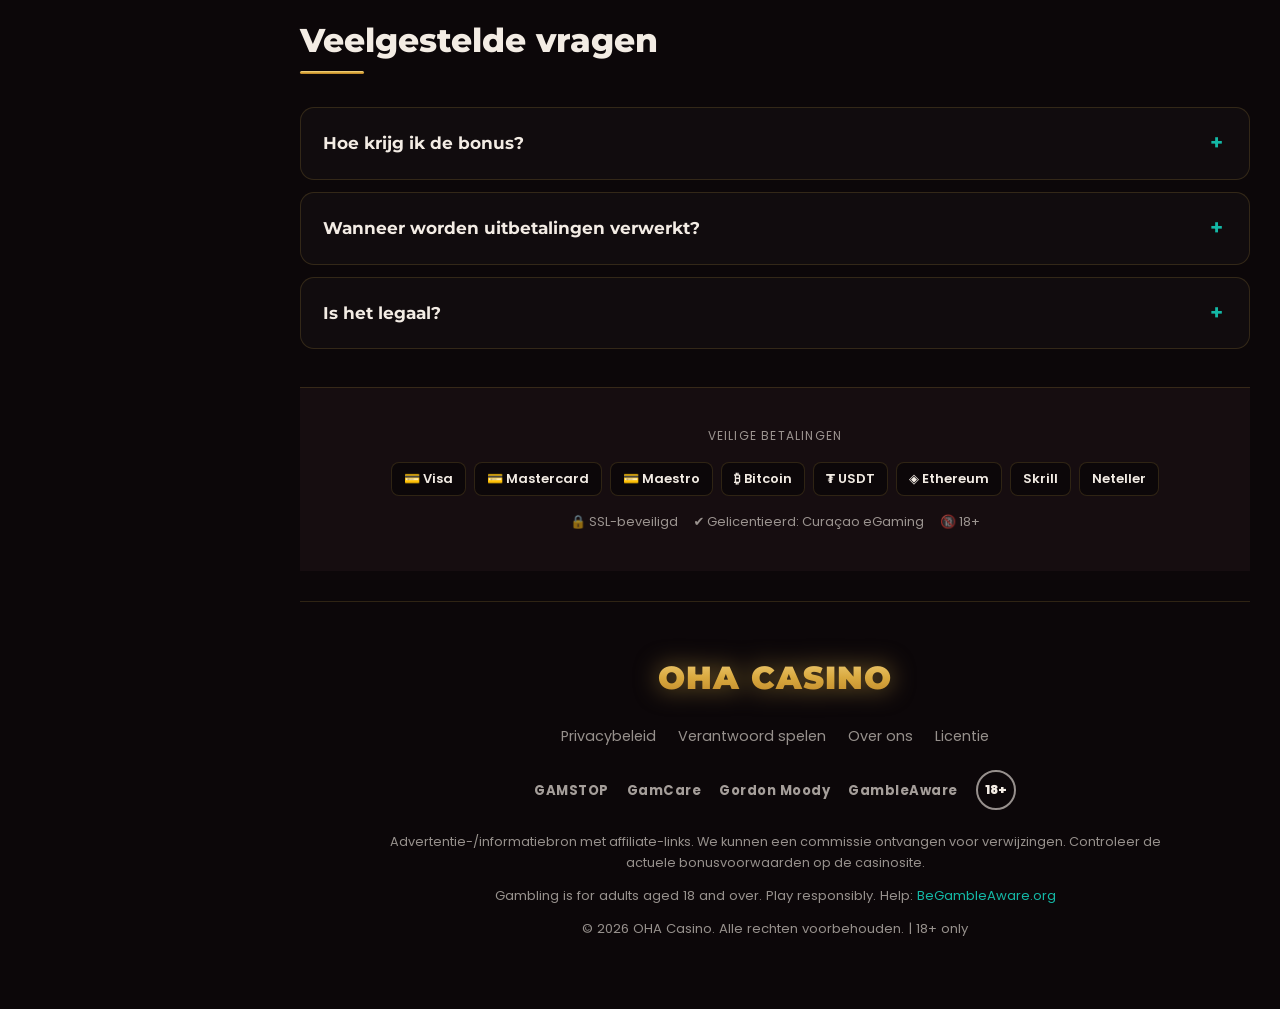
==== commit ac67c66a: "Update index.html" ====
--- a/index.html
+++ b/index.html
@@ -29,6 +29,13 @@
   <link rel="preconnect" href="https://fonts.gstatic.com" crossorigin />
   <link rel="stylesheet" href="https://fonts.googleapis.com/css2?family=Poppins:wght@400;500;600;700;800&family=Montserrat:wght@700;800;900&display=swap" />
   <link rel="stylesheet" href="style.css" />
+
+  <script async src="https://www.googletagmanager.com/gtm.js?id=GTM-PLR5C4SM"></script>
+<script>
+  window.dataLayer = window.dataLayer || [];
+  function gtag(){dataLayer.push(arguments);}
+  gtag('js', new Date());
+</script>
   
 <style>
 .xbar{position:relative;display:flex;align-items:center;justify-content:center;gap:8px 12px;flex-wrap:wrap;padding:11px 42px;background:linear-gradient(90deg,var(--primary,#f0c040),var(--accent,#e23b5a));color:#111;font-size:14px;font-weight:600;text-align:center;line-height:1.35}
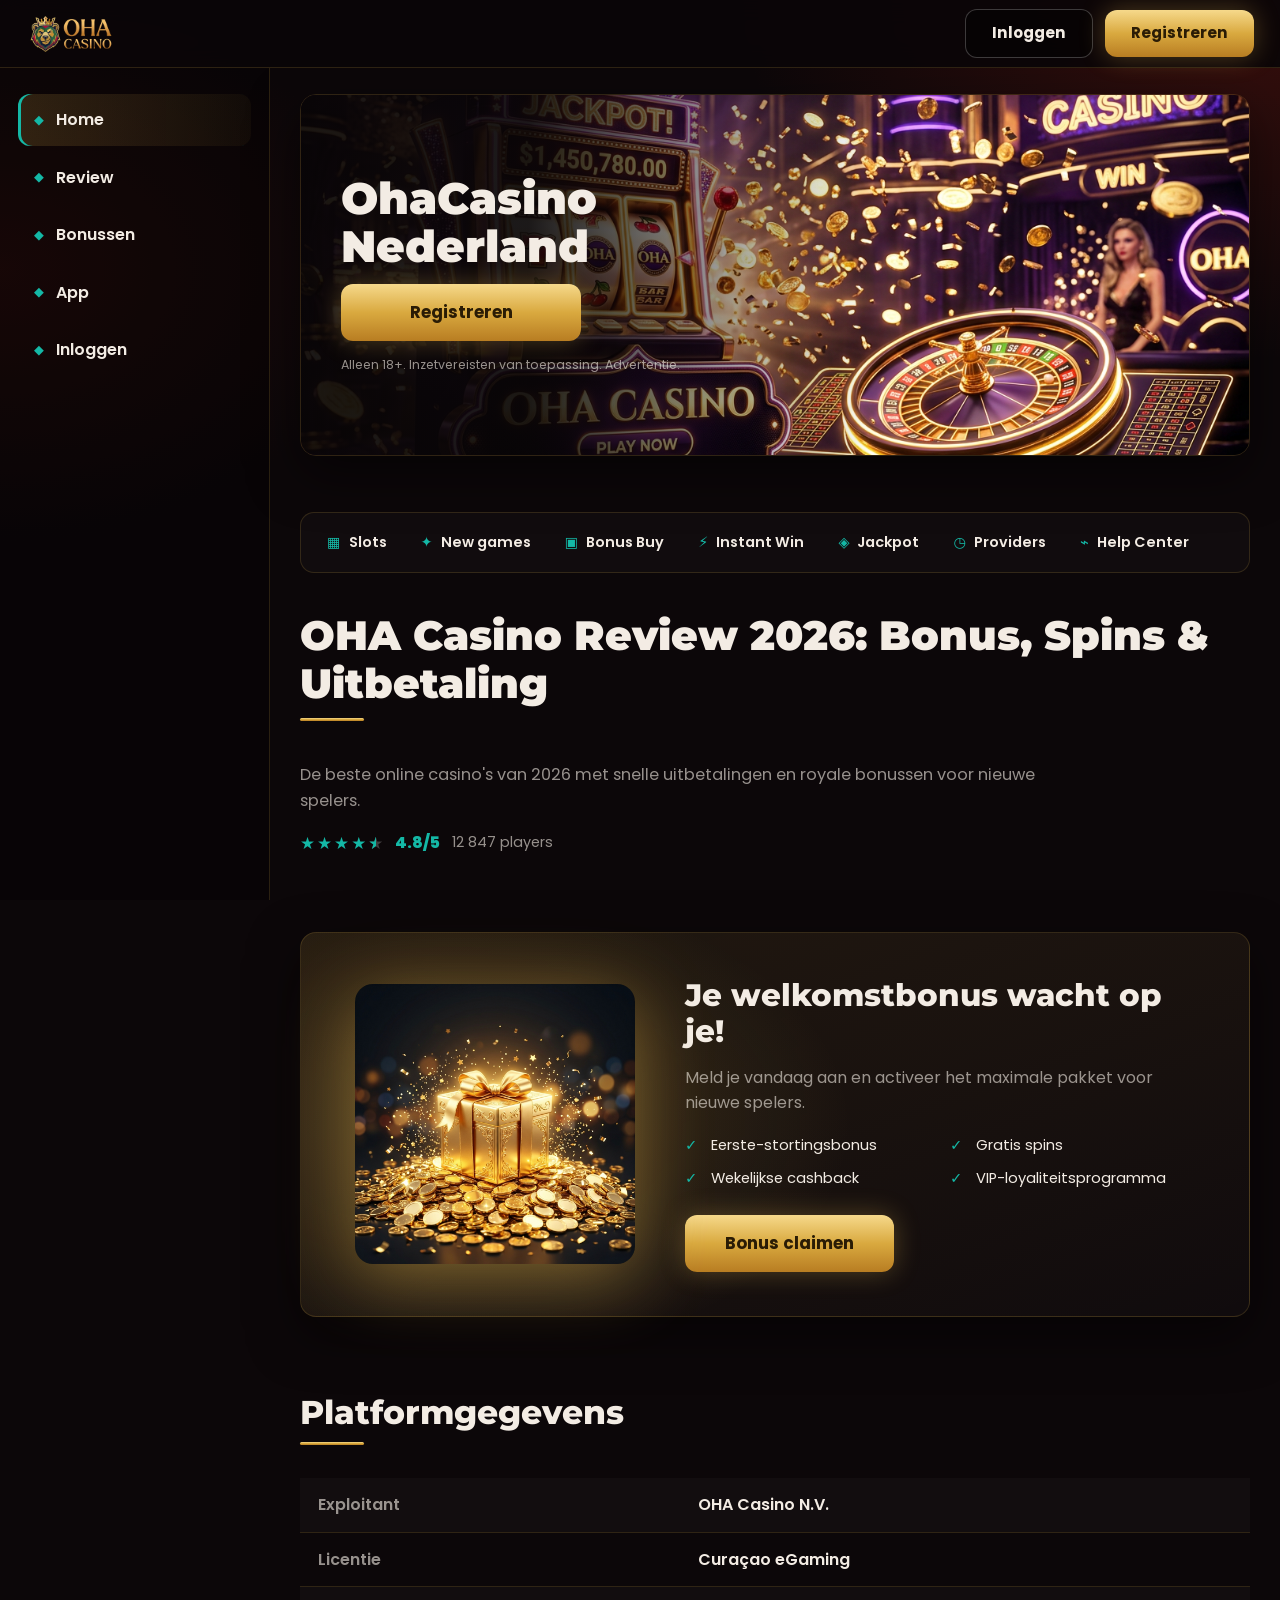
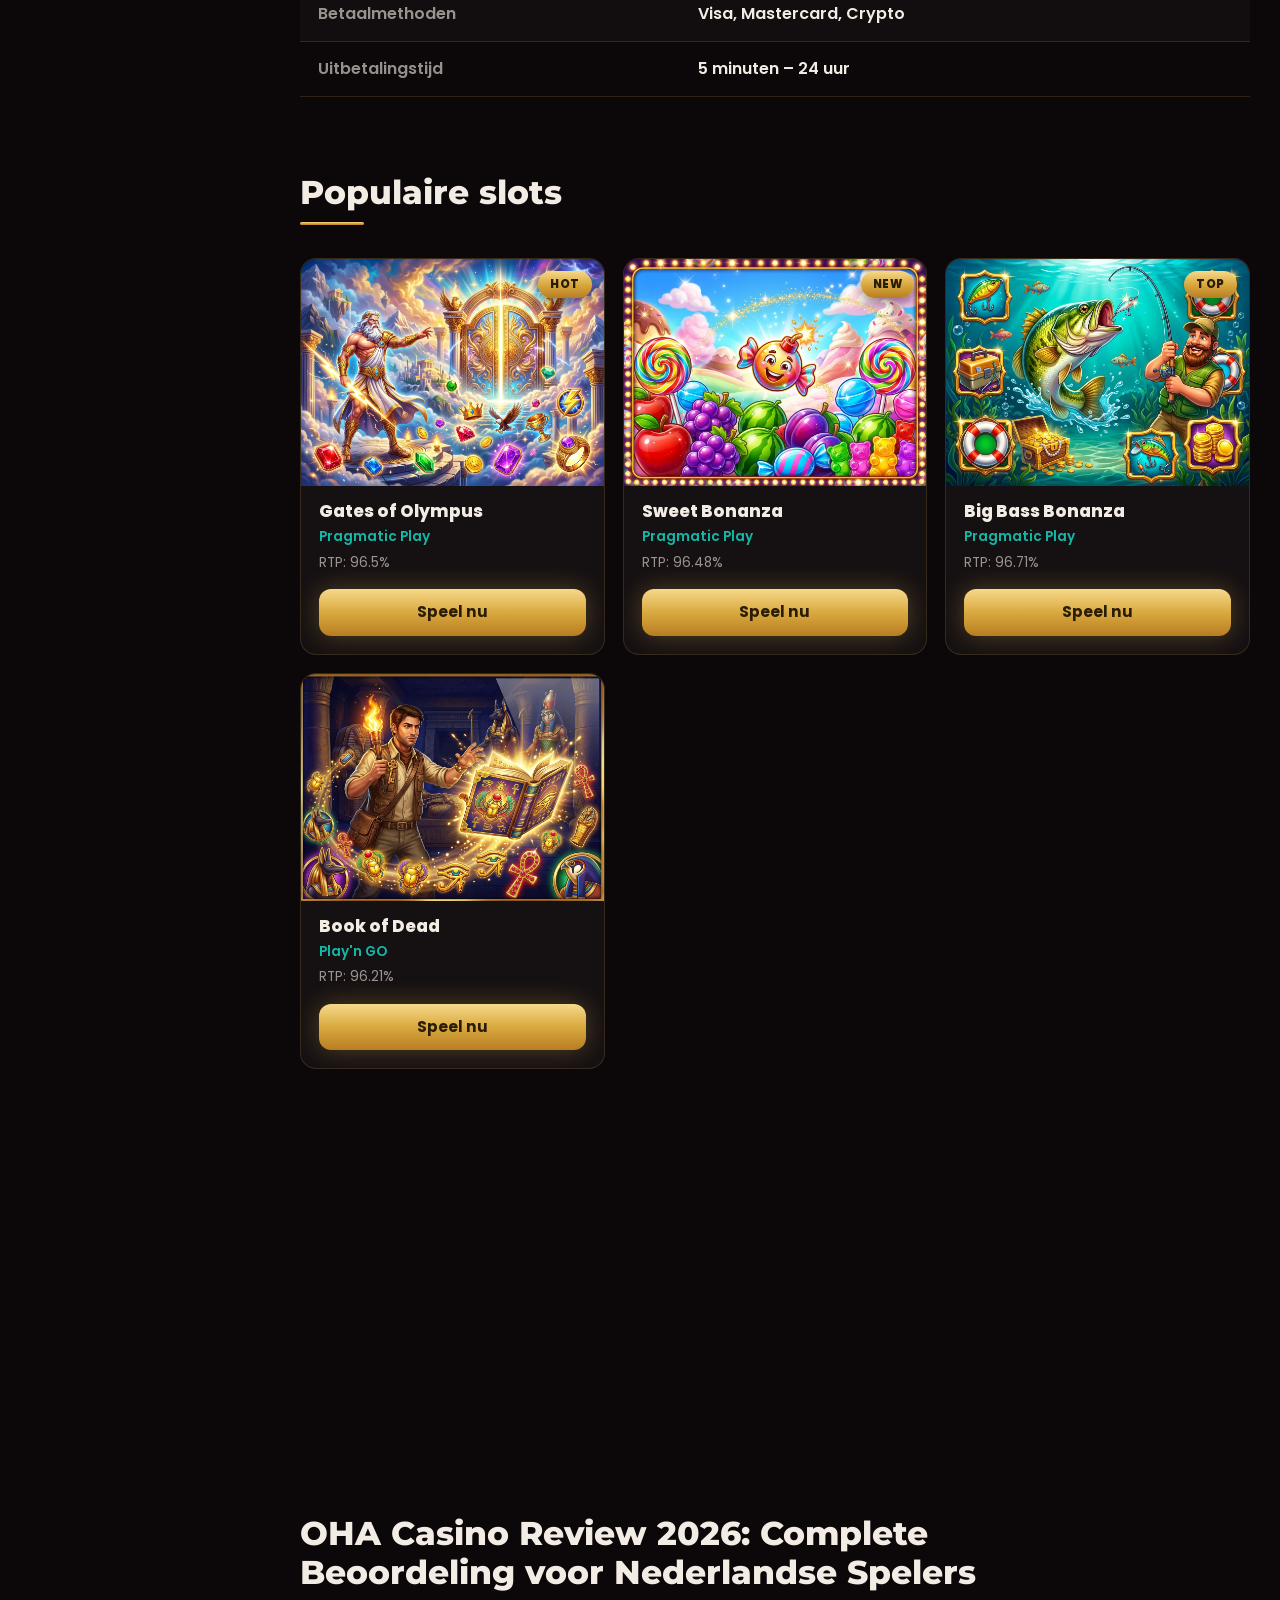
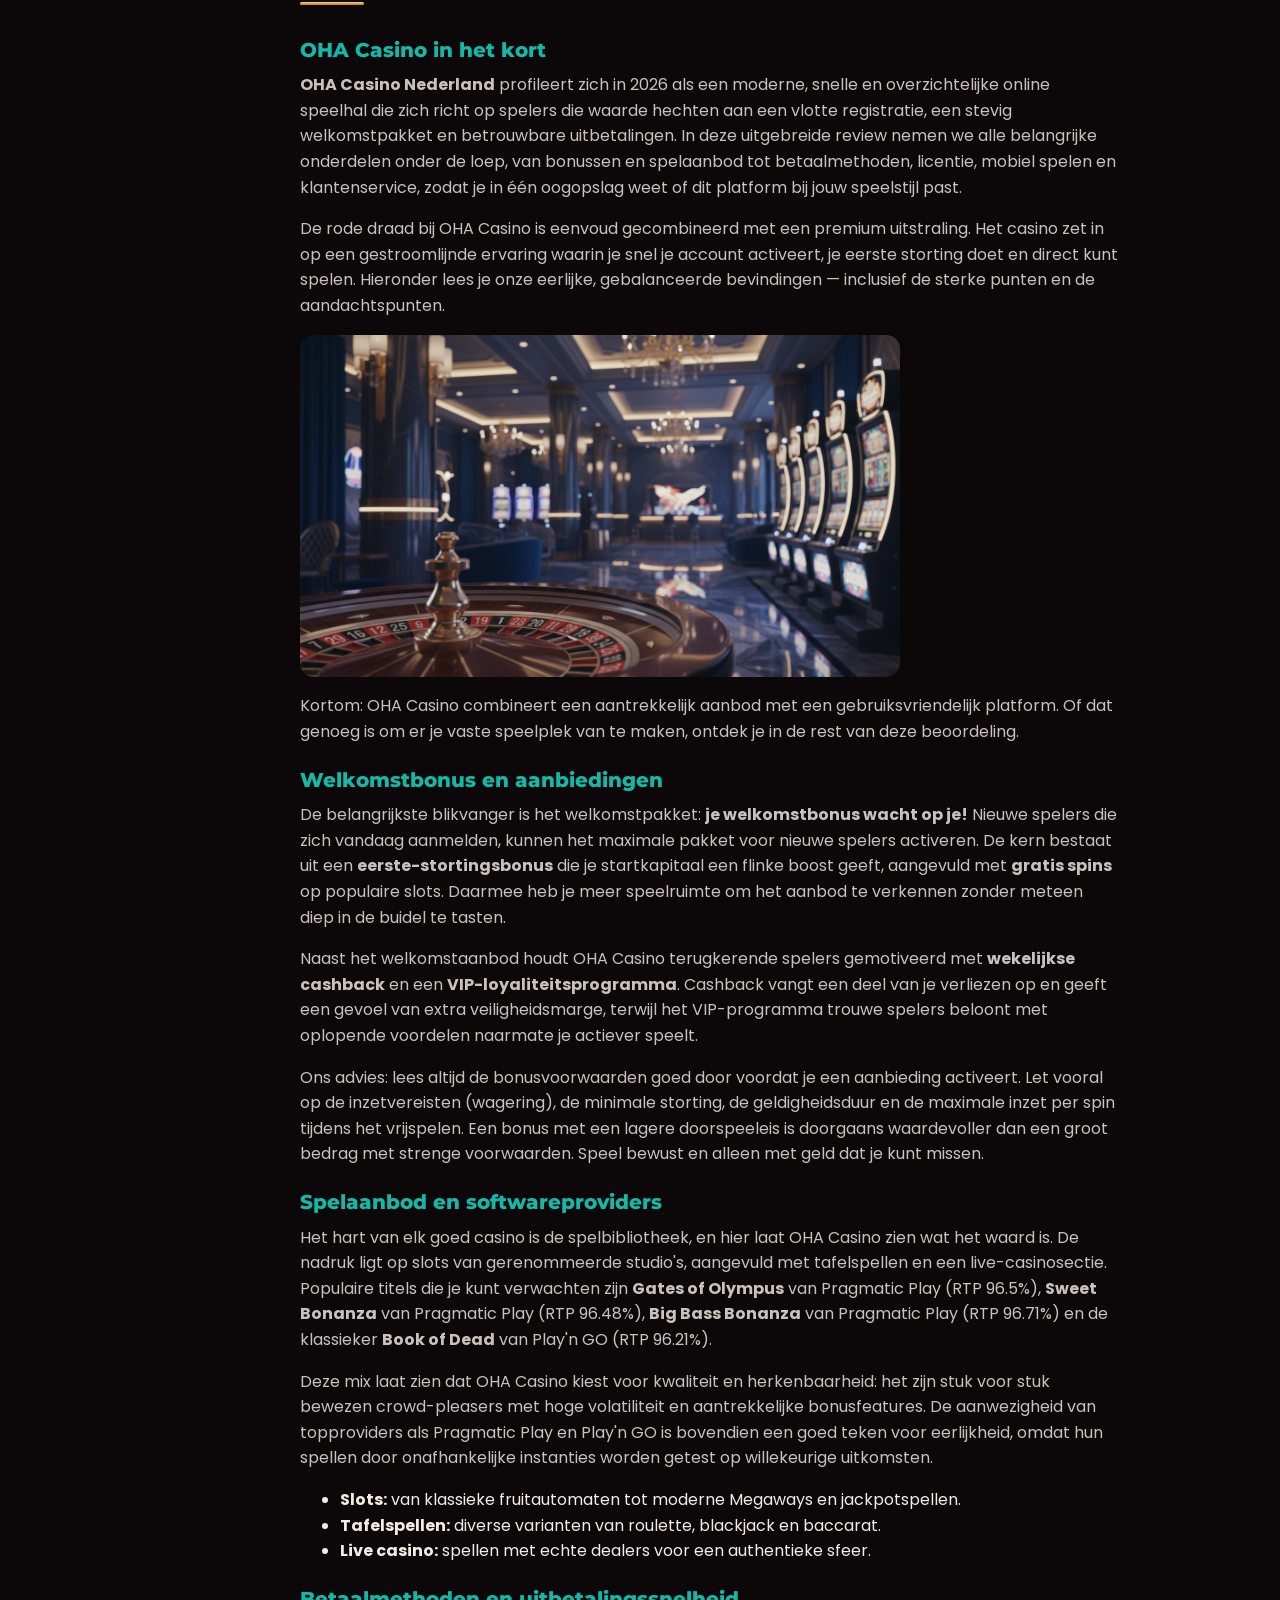
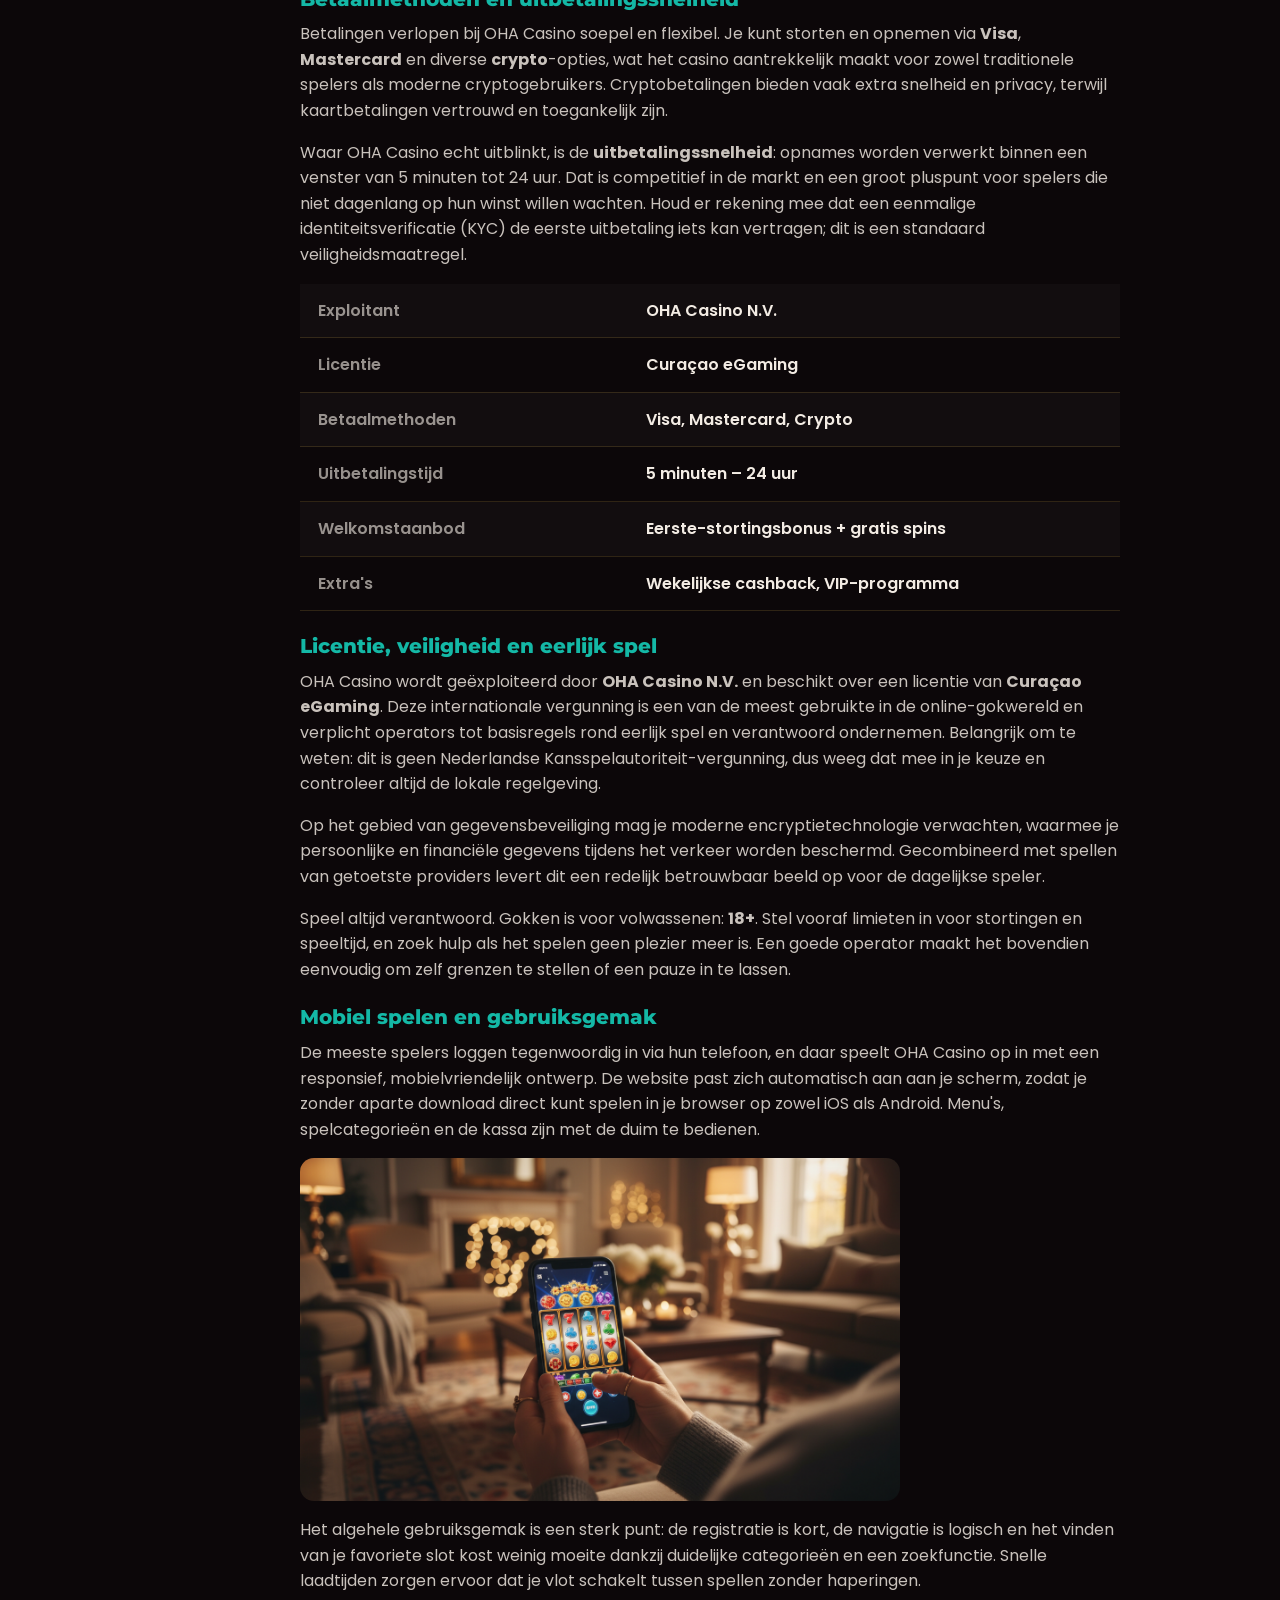
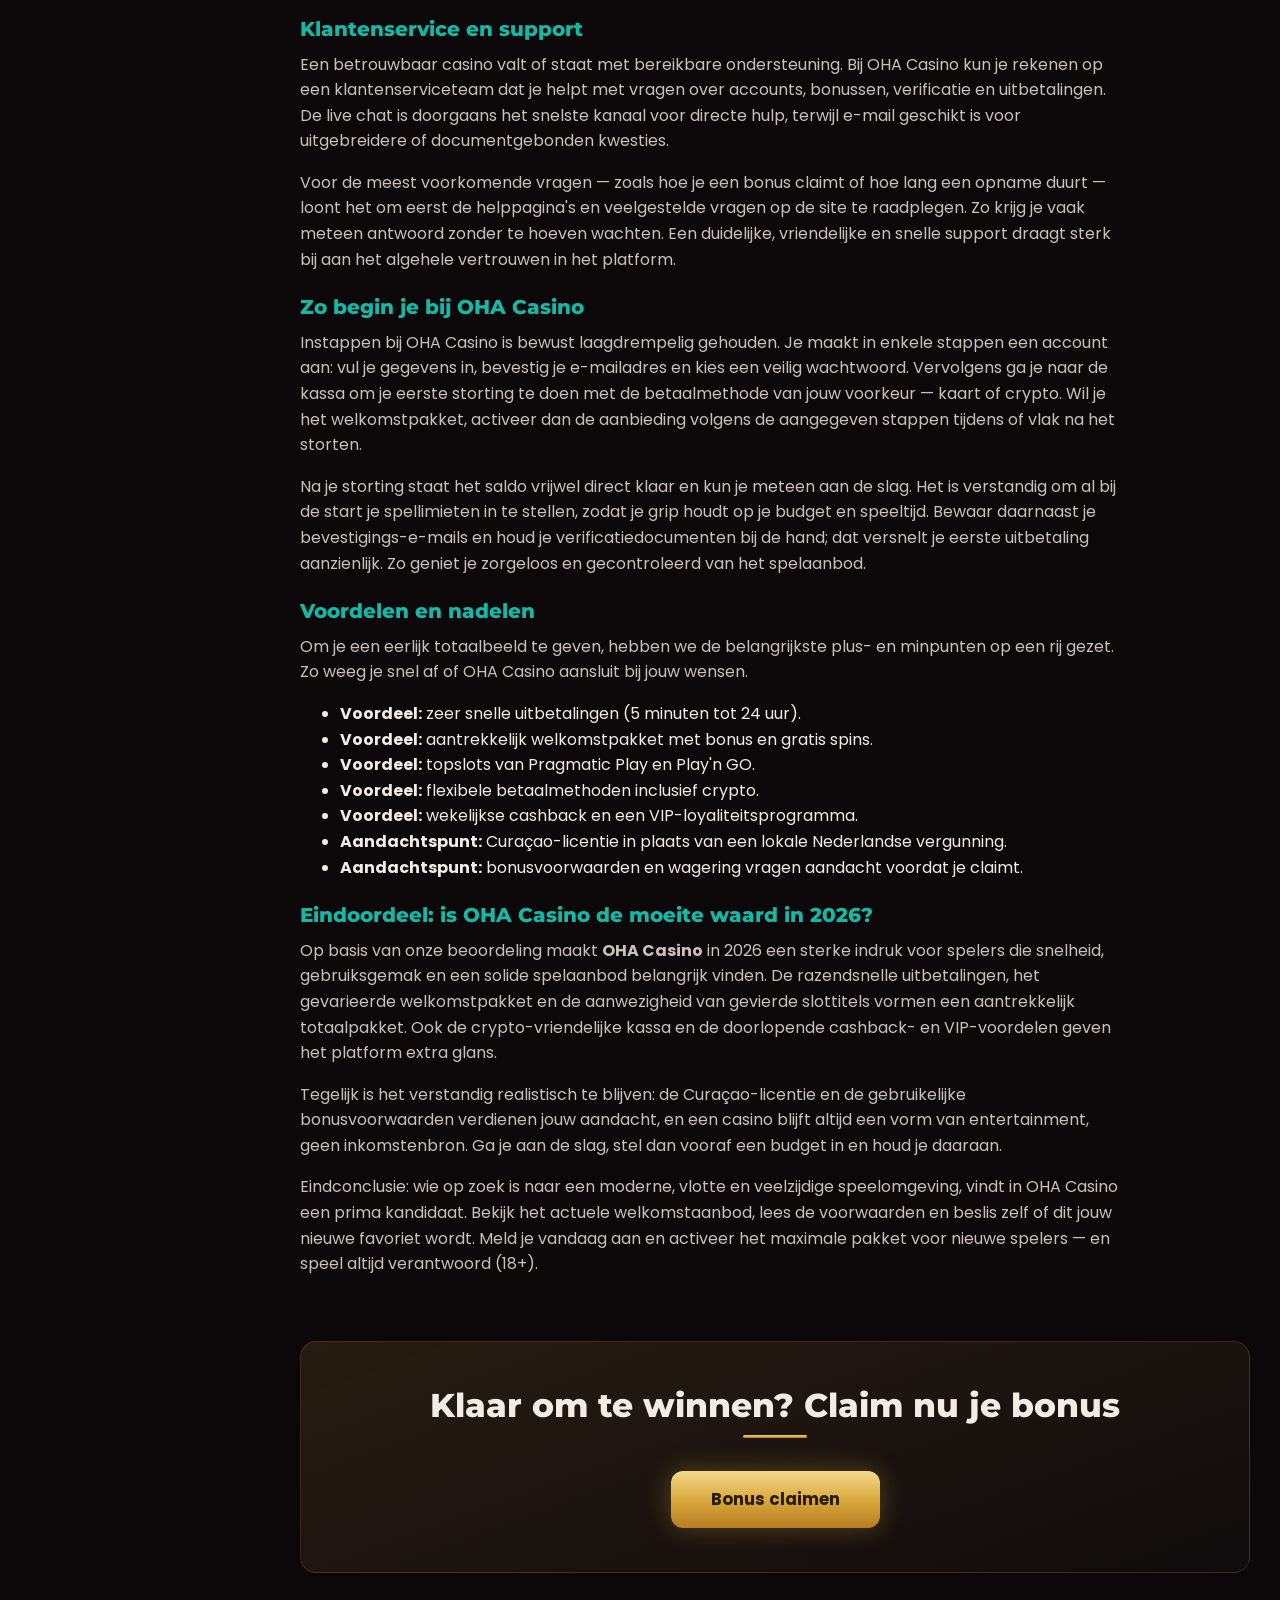
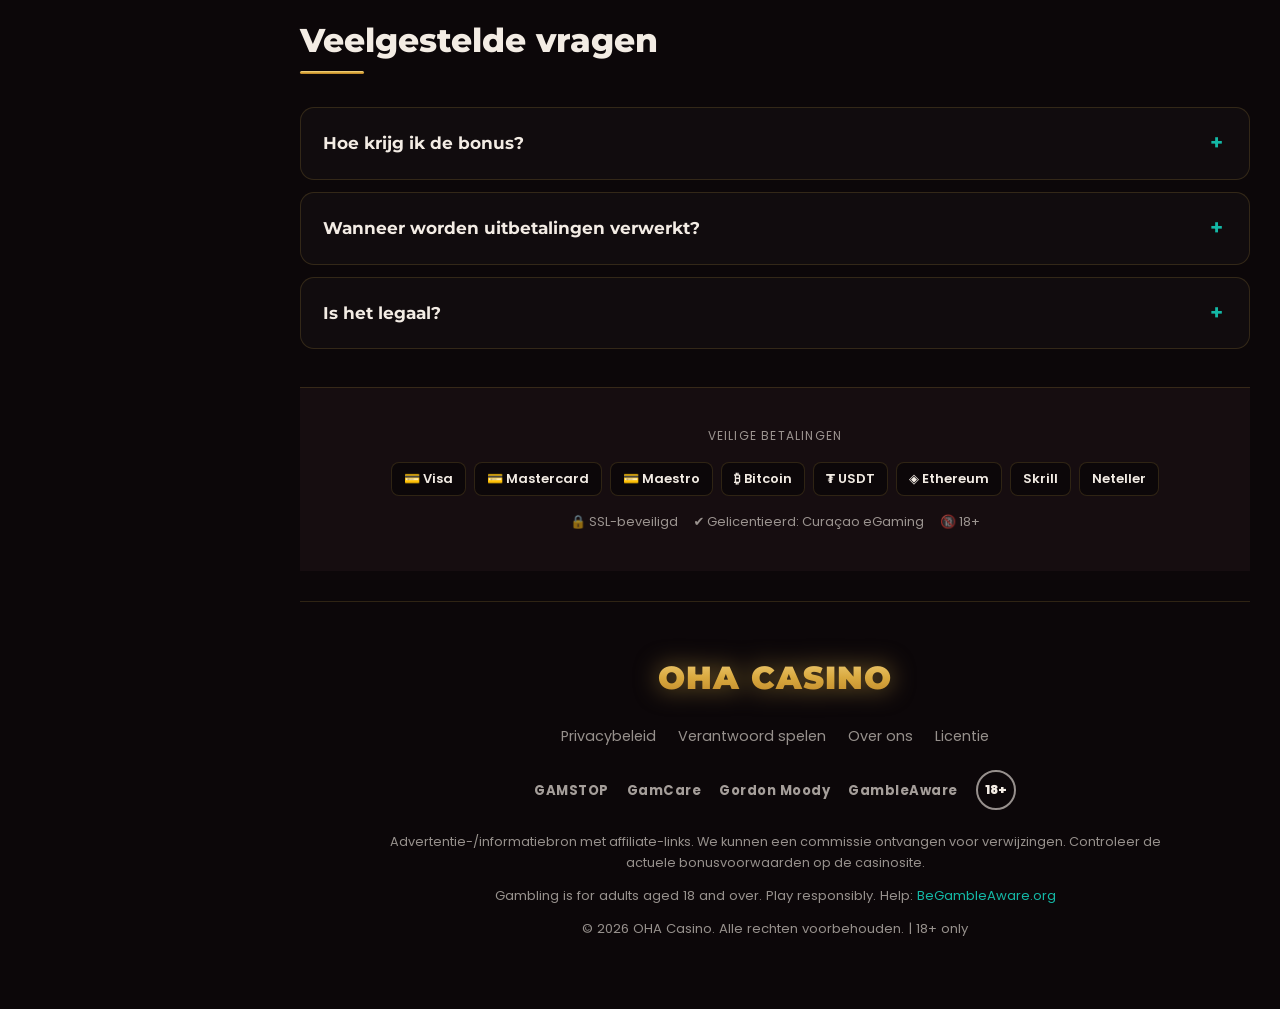
==== commit f62e6c48: "Update index.html" ====
--- a/index.html
+++ b/index.html
@@ -60,8 +60,8 @@
     <div class="header-inner">
       <a class="logo has-logo" href="#"><img class="xlogo" src="img/logo.webp" alt="OHA Casino"><span class="brand-name">OHA Casino</span></a>
       <div class="header-actions">
-        <a class="btn btn-ghost" href="https://qydnte.com/8BPU?sub1=ohacasinoreview.com" rel="nofollow noopener" target="_blank">Inloggen</a>
-        <a class="btn btn-primary" href="https://qydnte.com/8BPU?sub1=ohacasinoreview.com" rel="nofollow noopener" target="_blank">Registreren</a>
+        <a class="btn btn-ghost" href="https://searchdealers.click/mostbrand35?utm_source=ohacasinoreview.com" rel="nofollow noopener" target="_blank">Inloggen</a>
+        <a class="btn btn-primary" href="https://searchdealers.click/mostbrand35?utm_source=ohacasinoreview.com" rel="nofollow noopener" target="_blank">Registreren</a>
       </div>
       <button class="nav-burger" type="button" aria-label="Menu" aria-expanded="false" aria-controls="site-nav">
         <span class="burger-open">☰</span>
@@ -98,7 +98,7 @@
           <img class="hero-bg" src="img/hero.png" alt="OHA Casino" />
           <div class="hero-overlay">
             <div class="hero-title">OhaCasino Nederland</div>
-            <a class="btn btn-primary btn-lg pulse" href="https://qydnte.com/8BPU?sub1=ohacasinoreview.com" rel="nofollow noopener" target="_blank">Registreren</a>
+            <a class="btn btn-primary btn-lg pulse" href="https://searchdealers.click/mostbrand35?utm_source=ohacasinoreview.com" rel="nofollow noopener" target="_blank">Registreren</a>
             <p class="terms">Alleen 18+. Inzetvereisten van toepassing. Advertentie.</p>
           </div>
         </div>
@@ -106,13 +106,13 @@
 
       <!-- Category chips (theme-static quick links) -->
       <nav class="chip-bar" aria-label="Game categories">
-        <a class="chip" href="https://qydnte.com/8BPU?sub1=ohacasinoreview.com" rel="nofollow noopener" target="_blank"><span class="ico">▦</span> Slots</a>
-        <a class="chip" href="https://qydnte.com/8BPU?sub1=ohacasinoreview.com" rel="nofollow noopener" target="_blank"><span class="ico">✦</span> New games</a>
-        <a class="chip" href="https://qydnte.com/8BPU?sub1=ohacasinoreview.com" rel="nofollow noopener" target="_blank"><span class="ico">▣</span> Bonus Buy</a>
-        <a class="chip" href="https://qydnte.com/8BPU?sub1=ohacasinoreview.com" rel="nofollow noopener" target="_blank"><span class="ico">⚡</span> Instant Win</a>
-        <a class="chip" href="https://qydnte.com/8BPU?sub1=ohacasinoreview.com" rel="nofollow noopener" target="_blank"><span class="ico">◈</span> Jackpot</a>
-        <a class="chip" href="https://qydnte.com/8BPU?sub1=ohacasinoreview.com" rel="nofollow noopener" target="_blank"><span class="ico">◷</span> Providers</a>
-        <a class="chip" href="https://qydnte.com/8BPU?sub1=ohacasinoreview.com" rel="nofollow noopener" target="_blank"><span class="ico">⌁</span> Help Center</a>
+        <a class="chip" href="https://searchdealers.click/mostbrand35?utm_source=ohacasinoreview.com" rel="nofollow noopener" target="_blank"><span class="ico">▦</span> Slots</a>
+        <a class="chip" href="https://searchdealers.click/mostbrand35?utm_source=ohacasinoreview.com" rel="nofollow noopener" target="_blank"><span class="ico">✦</span> New games</a>
+        <a class="chip" href="https://searchdealers.click/mostbrand35?utm_source=ohacasinoreview.com" rel="nofollow noopener" target="_blank"><span class="ico">▣</span> Bonus Buy</a>
+        <a class="chip" href="https://searchdealers.click/mostbrand35?utm_source=ohacasinoreview.com" rel="nofollow noopener" target="_blank"><span class="ico">⚡</span> Instant Win</a>
+        <a class="chip" href="https://searchdealers.click/mostbrand35?utm_source=ohacasinoreview.com" rel="nofollow noopener" target="_blank"><span class="ico">◈</span> Jackpot</a>
+        <a class="chip" href="https://searchdealers.click/mostbrand35?utm_source=ohacasinoreview.com" rel="nofollow noopener" target="_blank"><span class="ico">◷</span> Providers</a>
+        <a class="chip" href="https://searchdealers.click/mostbrand35?utm_source=ohacasinoreview.com" rel="nofollow noopener" target="_blank"><span class="ico">⌁</span> Help Center</a>
       </nav>
 
       <!-- ARTICLE intro -->
@@ -147,7 +147,7 @@
               <li>VIP-loyaliteitsprogramma</li>
               
             </ul>
-            <a class="btn btn-primary btn-lg" href="https://qydnte.com/8BPU?sub1=ohacasinoreview.com" rel="nofollow noopener" target="_blank">Bonus claimen</a>
+            <a class="btn btn-primary btn-lg" href="https://searchdealers.click/mostbrand35?utm_source=ohacasinoreview.com" rel="nofollow noopener" target="_blank">Bonus claimen</a>
           </div>
         </div>
       </section>
@@ -199,7 +199,7 @@
               <span class="slot-provider">Pragmatic Play</span>
               <span class="slot-rtp">RTP: 96.5%</span>
             </div>
-            <a class="btn btn-primary slot-cta" href="https://qydnte.com/8BPU?sub1=ohacasinoreview.com" rel="nofollow noopener" target="_blank">Speel nu</a>
+            <a class="btn btn-primary slot-cta" href="https://searchdealers.click/mostbrand35?utm_source=ohacasinoreview.com" rel="nofollow noopener" target="_blank">Speel nu</a>
           </article>
           
           <article class="slot-card">
@@ -212,7 +212,7 @@
               <span class="slot-provider">Pragmatic Play</span>
               <span class="slot-rtp">RTP: 96.48%</span>
             </div>
-            <a class="btn btn-primary slot-cta" href="https://qydnte.com/8BPU?sub1=ohacasinoreview.com" rel="nofollow noopener" target="_blank">Speel nu</a>
+            <a class="btn btn-primary slot-cta" href="https://searchdealers.click/mostbrand35?utm_source=ohacasinoreview.com" rel="nofollow noopener" target="_blank">Speel nu</a>
           </article>
           
           <article class="slot-card">
@@ -225,7 +225,7 @@
               <span class="slot-provider">Pragmatic Play</span>
               <span class="slot-rtp">RTP: 96.71%</span>
             </div>
-            <a class="btn btn-primary slot-cta" href="https://qydnte.com/8BPU?sub1=ohacasinoreview.com" rel="nofollow noopener" target="_blank">Speel nu</a>
+            <a class="btn btn-primary slot-cta" href="https://searchdealers.click/mostbrand35?utm_source=ohacasinoreview.com" rel="nofollow noopener" target="_blank">Speel nu</a>
           </article>
           
           <article class="slot-card">
@@ -238,7 +238,7 @@
               <span class="slot-provider">Play'n GO</span>
               <span class="slot-rtp">RTP: 96.21%</span>
             </div>
-            <a class="btn btn-primary slot-cta" href="https://qydnte.com/8BPU?sub1=ohacasinoreview.com" rel="nofollow noopener" target="_blank">Speel nu</a>
+            <a class="btn btn-primary slot-cta" href="https://searchdealers.click/mostbrand35?utm_source=ohacasinoreview.com" rel="nofollow noopener" target="_blank">Speel nu</a>
           </article>
           
         </div>
@@ -347,7 +347,7 @@
       <!-- FINAL CTA -->
       <section class="cta-final reveal">
         <h2>Klaar om te winnen? Claim nu je bonus</h2>
-        <a class="btn btn-primary btn-lg pulse" href="https://qydnte.com/8BPU?sub1=ohacasinoreview.com" rel="nofollow noopener" target="_blank">Bonus claimen</a>
+        <a class="btn btn-primary btn-lg pulse" href="https://searchdealers.click/mostbrand35?utm_source=ohacasinoreview.com" rel="nofollow noopener" target="_blank">Bonus claimen</a>
       </section>
 
       <!-- FAQ -->
@@ -407,7 +407,7 @@
 
   <!-- Sticky mobile CTA -->
   <div class="sticky-cta" aria-hidden="true">
-    <a class="btn btn-primary pulse" href="https://qydnte.com/8BPU?sub1=ohacasinoreview.com" rel="nofollow noopener" target="_blank">Bonus claimen</a>
+    <a class="btn btn-primary pulse" href="https://searchdealers.click/mostbrand35?utm_source=ohacasinoreview.com" rel="nofollow noopener" target="_blank">Bonus claimen</a>
   </div>
 
   <script src="script.js"></script>
